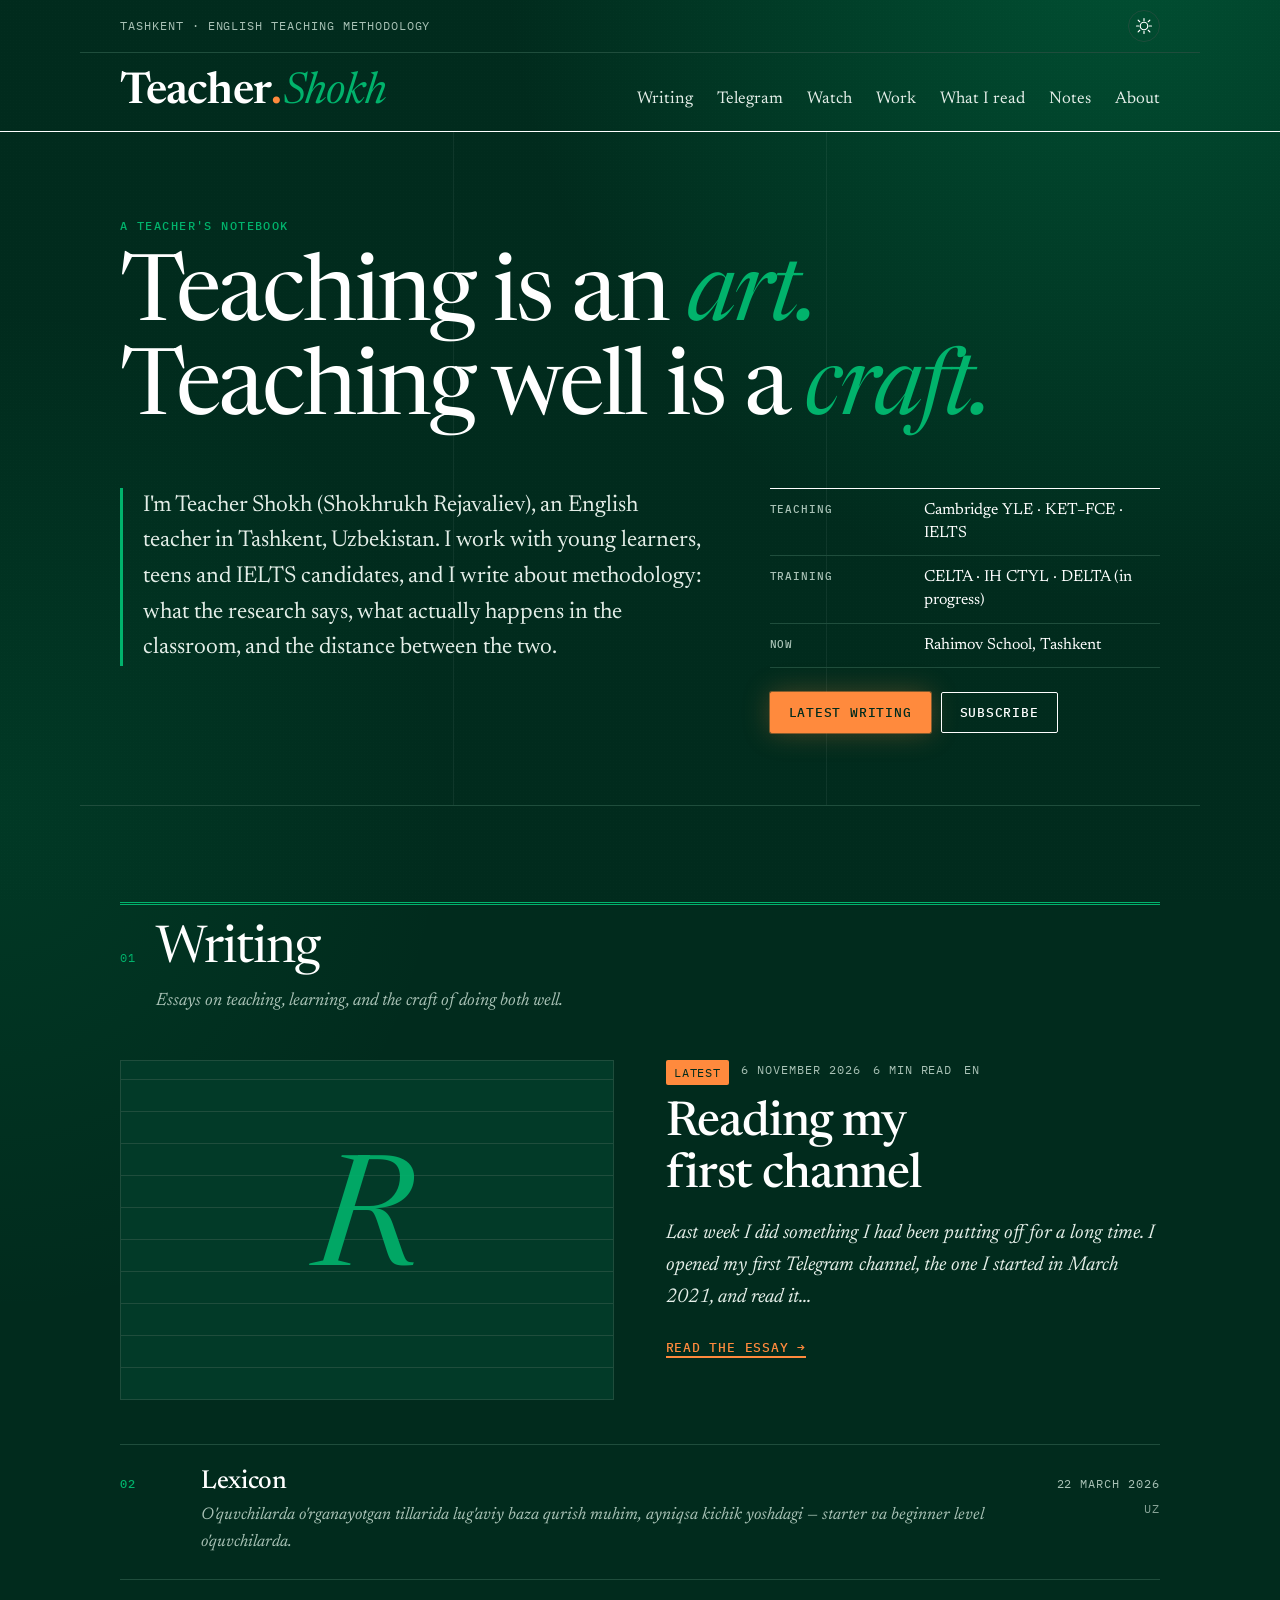
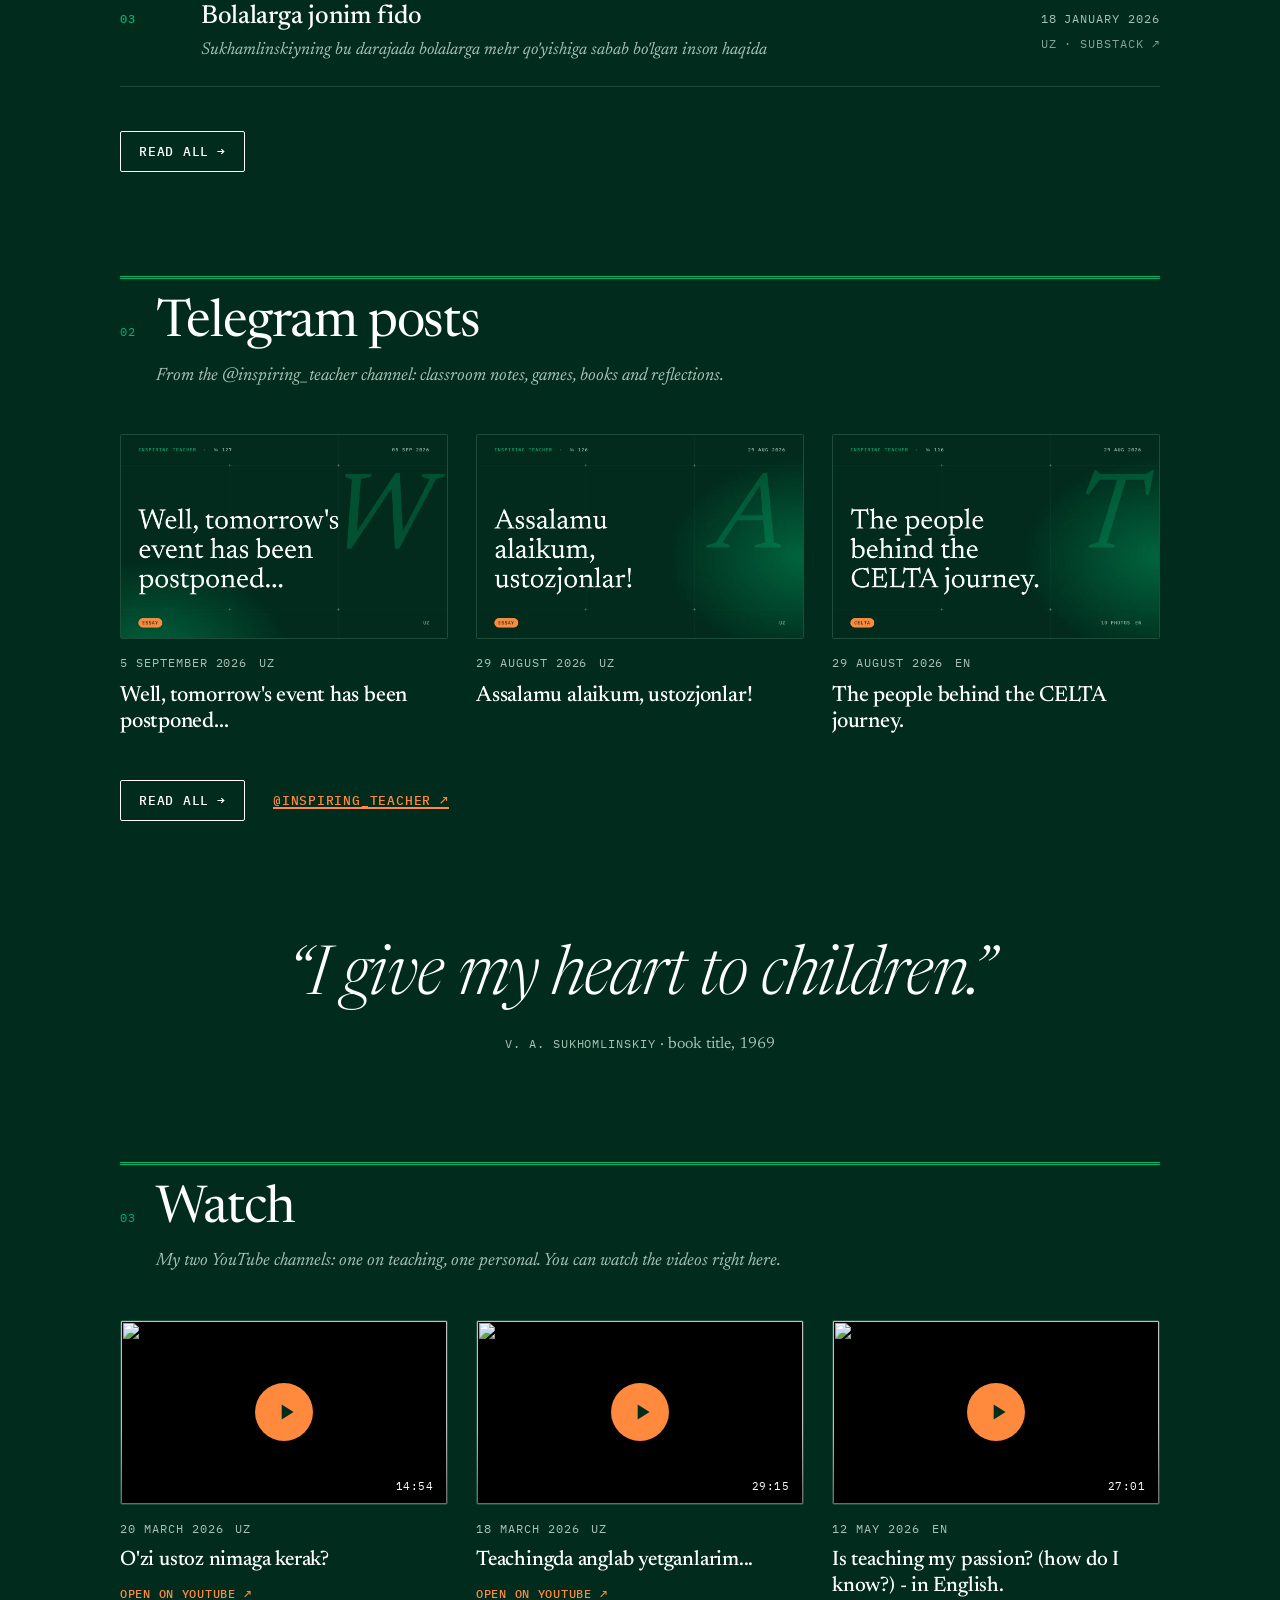
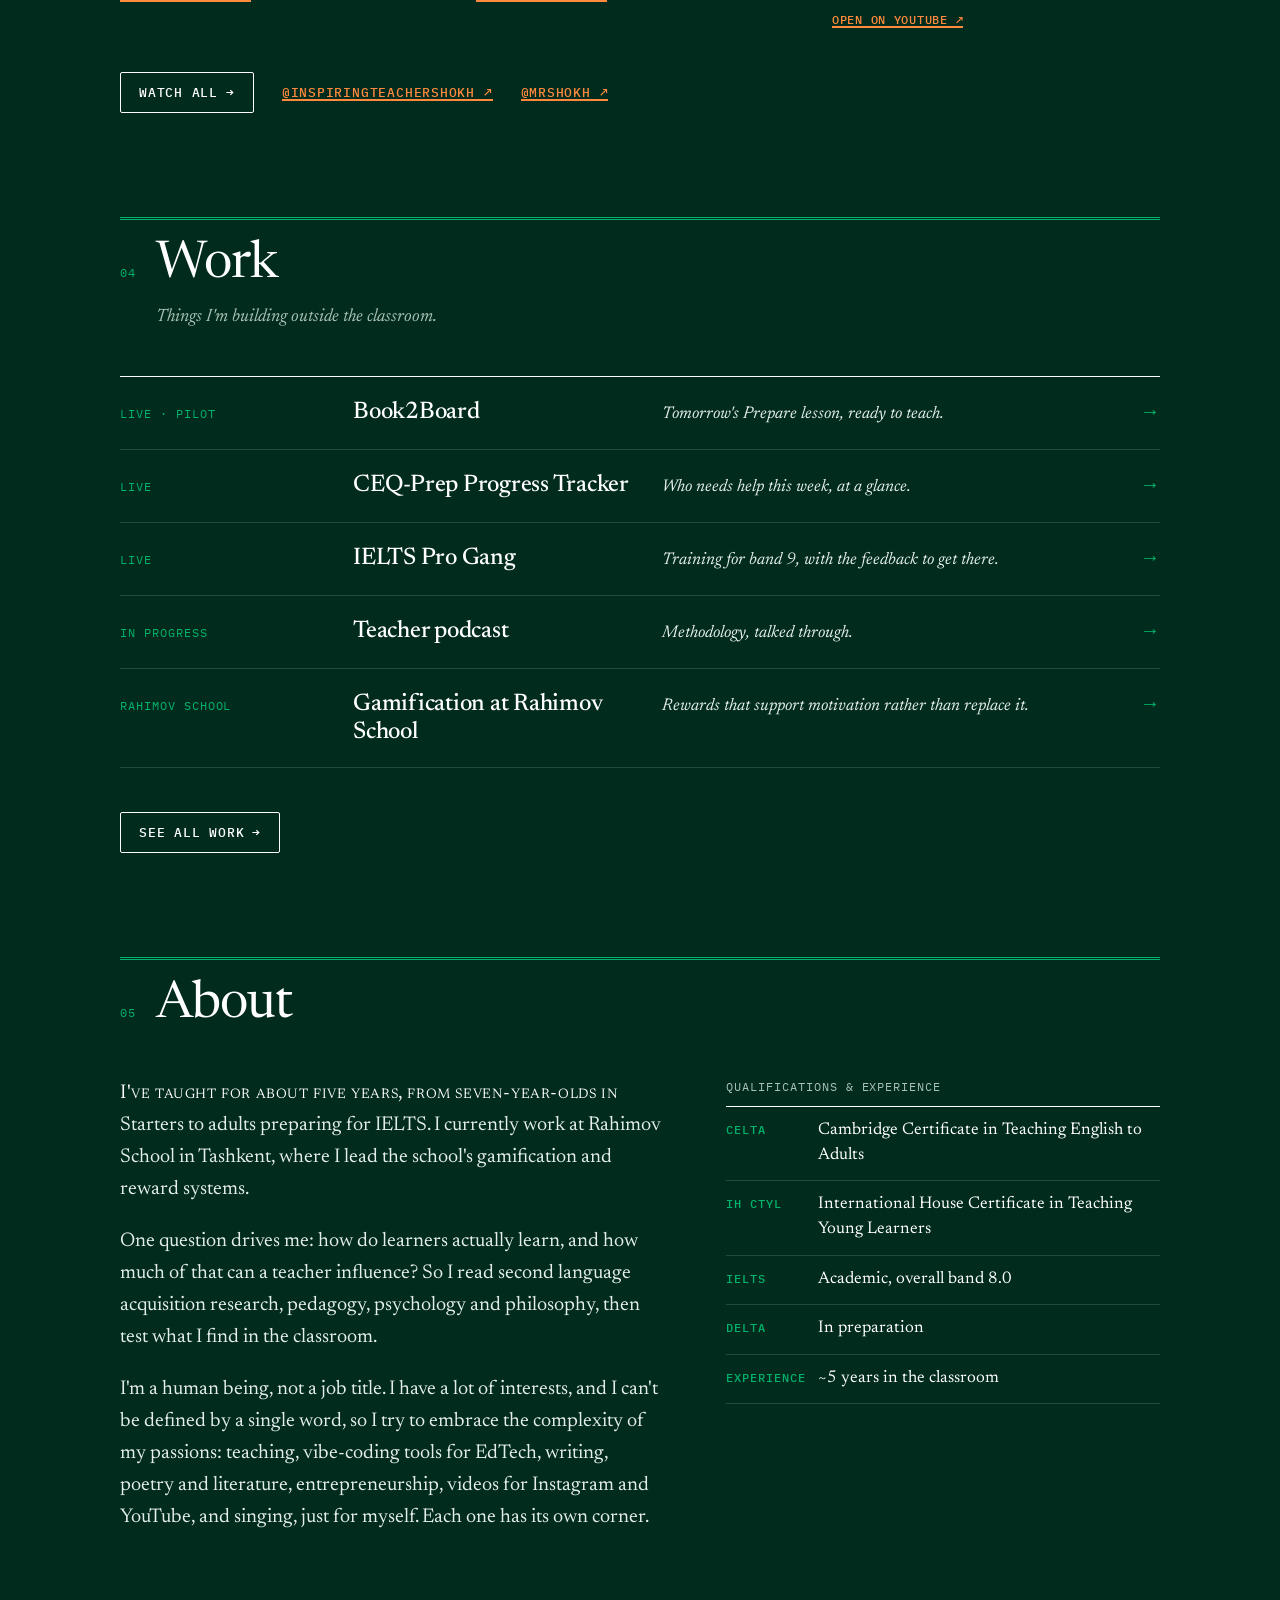
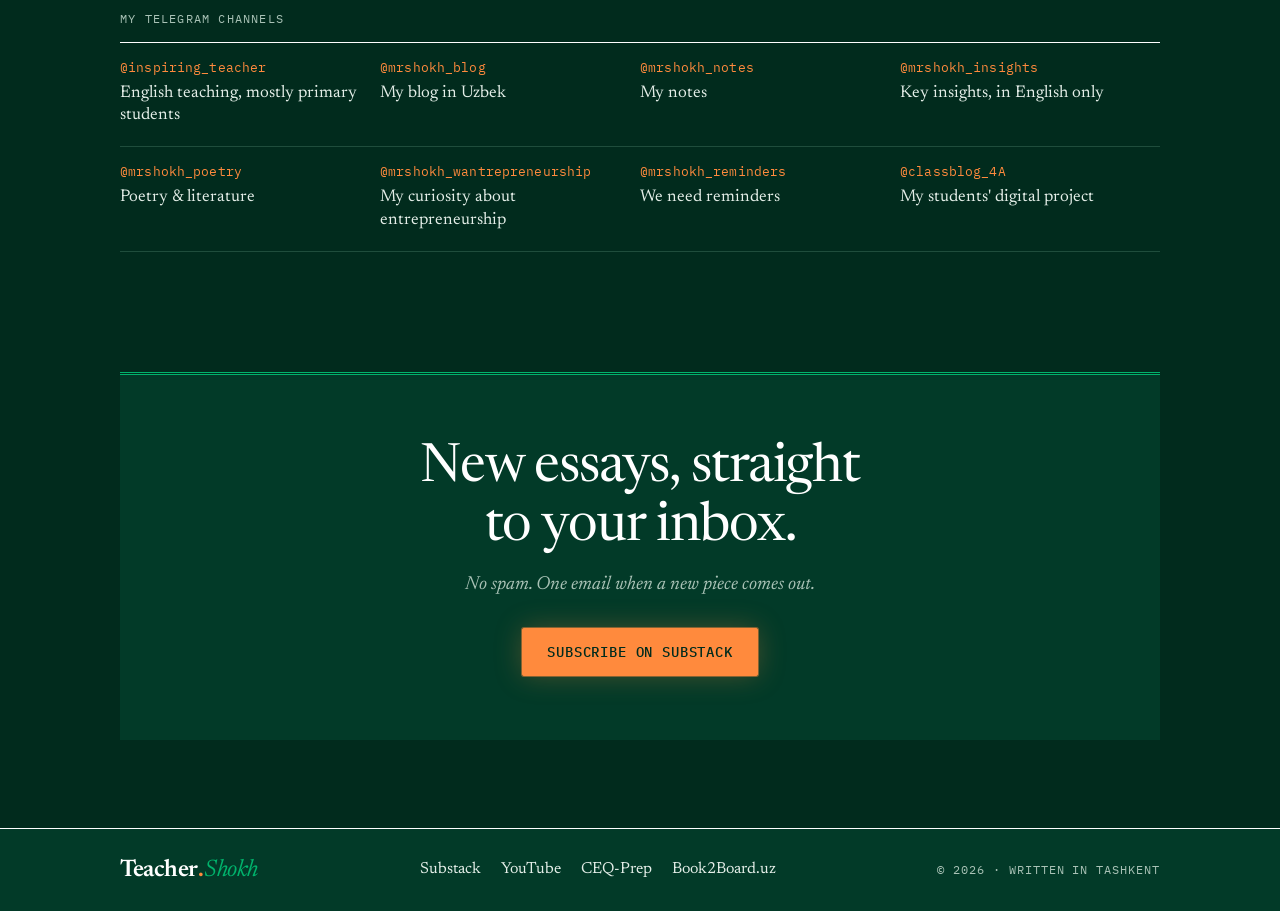
==== index.html @ 96eb8220 "Writing: remove 11 short posts from the first channel Co-Authored-By: Claude Opus 5.5 <noreply@anthr" ====
<!doctype html>
<html lang="en">
<head>
  <meta charset="utf-8">
  <meta name="viewport" content="width=device-width, initial-scale=1">
  <title>Teacher Shokh — Notes on teaching English</title>
  <meta name="description" content="Teacher Shokh: an English teacher in Tashkent writing about methodology, young learners, Cambridge exams and IELTS. Essays, videos and projects.">
  <meta property="og:title" content="Teacher Shokh">
  <meta property="og:description" content="Teacher Shokh: an English teacher in Tashkent writing about methodology, young learners, Cambridge exams and IELTS. Essays, videos and projects.">
  <meta property="og:type" content="website">
  <meta property="og:site_name" content="Teacher Shokh">
  <script type="application/ld+json">{"@context":"https://schema.org","@graph":[{"@type":"WebSite","@id":"https://teachershokh.blog/#website","name":"Teacher Shokh","alternateName":["Teacher.Shokh","teachershokh.blog"],"url":"https://teachershokh.blog/","publisher":{"@id":"https://teachershokh.blog/#person"}},{"@type":"Person","@id":"https://teachershokh.blog/#person","name":"Shokhrukh Rejavaliev","alternateName":["Teacher Shokh","Shohruh Rejavaliev","MrShokh"],"jobTitle":"English teacher","worksFor":{"@type":"EducationalOrganization","name":"Rahimov School"},"address":{"@type":"PostalAddress","addressLocality":"Tashkent","addressCountry":"UZ"},"url":"https://teachershokh.blog/","sameAs":["https://www.youtube.com/@InspiringTeacherShokh","https://www.youtube.com/@mrshokh","https://www.instagram.com/teachershokh/","https://t.me/inspiring_teacher","https://teachershokh.substack.com/","https://notes.teachershokh.blog/"]}]}</script>
  <meta property="og:url" content="https://teachershokh.blog/">
  <meta name="theme-color" content="#012b1d" media="(prefers-color-scheme: light)">
  <meta name="theme-color" content="#0f1512" media="(prefers-color-scheme: dark)">
  <link rel="icon" href="/favicon.ico" sizes="48x48">
  <link rel="icon" href="favicon.svg" type="image/svg+xml">
  <link rel="icon" href="favicon-96.png" sizes="96x96" type="image/png">
  <link rel="icon" href="favicon-192.png" sizes="192x192" type="image/png">
  <link rel="apple-touch-icon" href="apple-touch-icon.png">
  <meta property="og:image" content="https://teachershokh.blog/og-image.png?v=3">
  <meta property="og:image:width" content="1200">
  <meta property="og:image:height" content="630">
  <meta name="twitter:card" content="summary_large_image">
  <link rel="alternate" type="application/rss+xml" title="Teacher Shokh on Substack" href="https://teachershokh.substack.com/feed">
  <link rel="preconnect" href="https://fonts.googleapis.com">
  <link rel="preconnect" href="https://fonts.gstatic.com" crossorigin>
  <link href="https://fonts.googleapis.com/css2?family=Newsreader:ital,opsz,wght@0,6..72,300..700;1,6..72,300..700&family=IBM+Plex+Mono:wght@400;500&display=swap" rel="stylesheet">
  <link rel="stylesheet" href="styles.css?v=20261106e">
  <script>
    // Set the theme before paint to avoid a flash.
    (function () {
      var t = null;
      try { t = localStorage.getItem('ts-theme'); } catch (e) {}
      if (t === 'light' || t === 'dark') document.documentElement.setAttribute('data-theme', t);
    })();
  </script>
</head>
<body>
  <a class="skip" href="#main" data-i18n="skip">Skip to content</a>

  <header class="masthead">
    <div class="wrap masthead__top">
      <span class="mono" data-i18n="edition">Tashkent · English teaching methodology</span>
      <div class="controls">
        <button type="button" class="theme" id="themeToggle" aria-label="Toggle dark mode">
          <svg viewBox="0 0 24 24" width="18" height="18" aria-hidden="true"><path class="sun" d="M12 7a5 5 0 1 0 0 10a5 5 0 0 0 0-10Zm0-5v3m0 14v3M4.2 4.2l2.1 2.1m11.4 11.4l2.1 2.1M2 12h3m14 0h3M4.2 19.8l2.1-2.1M17.7 6.3l2.1-2.1"/><path class="moon" d="M20 14.5A8.5 8.5 0 0 1 9.5 4a8.5 8.5 0 1 0 10.5 10.5Z"/></svg>
        </button>
      </div>
    </div>
    <div class="wrap masthead__brand">
      <a href="#top" class="wordmark" id="top" aria-label="Teacher Shokh">Teacher<span class="wordmark__dot" aria-hidden="true">.</span><em>Shokh</em></a>
      <nav class="nav" aria-label="Primary">
        <a href="writing/" data-i18n="nav.writing">Writing</a>
        <a href="telegram/" data-i18n="nav.telegram">Telegram</a>
        <a href="watch/" data-i18n="nav.watch">Watch</a>
        <a href="work/" data-i18n="nav.work">Work</a>
        <a href="reading/" data-i18n="nav.reading">What I read</a>
        <a href="https://notes.teachershokh.blog" data-i18n="nav.notes">Notes</a>
        <a href="#about" data-i18n="nav.about">About</a>
      </nav>
    </div>
  </header>

  <main id="main">
  <div id="home">
    <!-- HERO -->
    <section class="hero wrap">
      <p class="kicker" data-i18n="hero.kicker">A teacher's notebook</p>
      <h1 class="hero__title" data-i18n-html="hero.title">Teaching is an <em>art.</em><br>Teaching well is a <em>craft.</em></h1>
      <div class="hero__grid">
        <p class="hero__lede" data-i18n="hero.lede">I'm Teacher Shokh (Shokhrukh Rejavaliev), an English teacher in Tashkent, Uzbekistan. I work with young learners, teens and IELTS candidates, and I write about methodology: what the research says, what actually happens in the classroom, and the distance between the two.</p>
        <aside class="hero__aside">
          <dl class="facts">
            <div><dt data-i18n="facts.teach">Teaching</dt><dd>Cambridge YLE · KET–FCE · IELTS</dd></div>
            <div><dt data-i18n="facts.train">Training</dt><dd>CELTA · IH CTYL · <span data-i18n="facts.delta">DELTA (in progress)</span></dd></div>
            <div><dt data-i18n="facts.now">Now</dt><dd>Rahimov School, <span data-i18n="facts.city">Tashkent</span></dd></div>
          </dl>
          <div class="hero__ctas">
            <a class="btn btn--solid" href="#writing" data-i18n="hero.cta1">Latest writing</a>
            <a class="btn" href="https://teachershokh.substack.com/subscribe" target="_blank" rel="noopener" data-i18n="hero.cta2">Subscribe</a>
          </div>
        </aside>
      </div>
    </section>

    <!-- WRITING -->
    <section class="section wrap" id="writing" aria-labelledby="writing-h">
      <header class="section__head">
        <span class="section__no mono">01</span>
        <h2 id="writing-h" data-i18n="writing.h">Writing</h2>
        <p class="section__dek" data-i18n="writing.dek">Essays on teaching, learning, and the craft of doing both well.</p>
      </header>
      <article class="feature" id="featured" aria-live="polite"></article>
      <ol class="index" id="postIndex" data-limit="2"></ol>

      <div class="tg-actions"><a class="btn btn--more" href="writing/"><span data-i18n="more.read">Read all</span> <span aria-hidden="true">→</span></a></div>
    </section>

    <!-- TELEGRAM -->
    <section class="section wrap" id="telegram" aria-labelledby="telegram-h">
      <header class="section__head">
        <span class="section__no mono">02</span>
        <h2 id="telegram-h" data-i18n="tg.h">Telegram posts</h2>
        <p class="section__dek" data-i18n="tg.dek">From the @inspiring_teacher channel: classroom notes, games, books and reflections.</p>
      </header>
      <ul class="tg-grid teaser">
<!-- TG:START -->
        <li><a class="tg-card" href="telegram/#tg-127"><span class="tg-card__img"><img src="covers/tg-127.webp" alt="" width="1200" height="750" loading="lazy" decoding="async"></span><span class="tg-card__meta mono"><time datetime="2026-09-05T17:35:52+00:00">5 September 2026</time><span>UZ</span></span><span class="tg-card__title" lang="uz">Well, tomorrow&#x27;s event has been postponed...</span></a></li>
        <li><a class="tg-card" href="telegram/#tg-126"><span class="tg-card__img"><img src="covers/tg-126.webp" alt="" width="1200" height="750" loading="lazy" decoding="async"></span><span class="tg-card__meta mono"><time datetime="2026-08-29T09:16:57+00:00">29 August 2026</time><span>UZ</span></span><span class="tg-card__title" lang="uz">Assalamu alaikum, ustozjonlar!</span></a></li>
        <li><a class="tg-card" href="telegram/#tg-116"><span class="tg-card__img"><img src="covers/tg-116.webp" alt="" width="1200" height="750" loading="lazy" decoding="async"></span><span class="tg-card__meta mono"><time datetime="2026-08-29T09:08:04+00:00">29 August 2026</time><span>EN</span></span><span class="tg-card__title" lang="en">The people behind the CELTA journey.</span></a></li>
<!-- TG:END -->
      </ul>
      <div class="tg-actions"><a class="btn btn--more" href="telegram/"><span data-i18n="more.read">Read all</span> <span aria-hidden="true">→</span></a><a class="readlink" href="https://t.me/inspiring_teacher" target="_blank" rel="noopener">@inspiring_teacher ↗</a></div>
    </section>

    <!-- PULL QUOTE -->
    <figure class="pull wrap">
      <blockquote data-i18n="pull.q">“I give my heart to children.”</blockquote>
      <figcaption><span class="mono">V. A. Sukhomlinskiy</span> · <span data-i18n="pull.src">book title, 1969</span></figcaption>
    </figure>

    <!-- WATCH -->
    <section class="section wrap" id="watch" aria-labelledby="watch-h">
      <header class="section__head">
        <span class="section__no mono">03</span>
        <h2 id="watch-h" data-i18n="watch.h">Watch</h2>
        <p class="section__dek" data-i18n="watch.dek">My two YouTube channels: one on teaching, one personal. You can watch the videos right here.</p>
      </header>
      <ul class="yt-grid teaser" data-yt-home></ul>
      <div class="tg-actions"><a class="btn btn--more" href="watch/"><span data-i18n="more.watch">Watch all</span> <span aria-hidden="true">→</span></a><a class="readlink" href="https://www.youtube.com/@InspiringTeacherShokh" target="_blank" rel="noopener">@InspiringTeacherShokh ↗</a><a class="readlink" href="https://www.youtube.com/@mrshokh" target="_blank" rel="noopener">@mrshokh ↗</a></div>
    </section>

    <!-- WORK -->
    <section class="section wrap" id="work" aria-labelledby="work-h">
      <header class="section__head">
        <span class="section__no mono">04</span>
        <h2 id="work-h" data-i18n="work.h">Work</h2>
        <p class="section__dek" data-i18n="work.dek">Things I'm building outside the classroom.</p>
      </header>
      <div class="work work--list">
        <a class="work__row" href="work/#book2board"><span class="work__tag mono">Live · pilot</span><h3>Book2Board</h3><p>Tomorrow&#x27;s Prepare lesson, ready to teach.</p><span class="work__go" aria-hidden="true">→</span></a>
        <a class="work__row" href="work/#ceq-prep"><span class="work__tag mono">Live</span><h3>CEQ-Prep Progress Tracker</h3><p>Who needs help this week, at a glance.</p><span class="work__go" aria-hidden="true">→</span></a>
        <a class="work__row" href="work/#ielts-pro-gang"><span class="work__tag mono">Live</span><h3>IELTS Pro Gang</h3><p>Training for band 9, with the feedback to get there.</p><span class="work__go" aria-hidden="true">→</span></a>
        <a class="work__row" href="work/#podcast"><span class="work__tag mono">In progress</span><h3>Teacher podcast</h3><p>Methodology, talked through.</p><span class="work__go" aria-hidden="true">→</span></a>
        <a class="work__row" href="work/#gamification"><span class="work__tag mono">Rahimov School</span><h3>Gamification at Rahimov School</h3><p>Rewards that support motivation rather than replace it.</p><span class="work__go" aria-hidden="true">→</span></a>
      </div>
      <div class="tg-actions"><a class="btn btn--more" href="work/"><span data-i18n="more.work">See all work</span> <span aria-hidden="true">→</span></a></div>
    </section>

    <!-- ABOUT -->
    <section class="section wrap" id="about" aria-labelledby="about-h">
      <header class="section__head">
        <span class="section__no mono">05</span>
        <h2 id="about-h" data-i18n="about.h">About</h2>
      </header>
      <div class="about">
        <div class="about__text">
          <p data-i18n="about.p1">I've taught for about five years, from seven-year-olds in Starters to adults preparing for IELTS. I currently work at Rahimov School in Tashkent, where I lead the school's gamification and reward systems.</p>
          <p data-i18n="about.p2">One question drives me: how do learners actually learn, and how much of that can a teacher influence? So I read second language acquisition research, pedagogy, psychology and philosophy, then test what I find in the classroom.</p>
          <p data-i18n="about.p3">I'm a human being, not a job title. I have a lot of interests, and I can't be defined by a single word, so I try to embrace the complexity of my passions: teaching, vibe-coding tools for EdTech, writing, poetry and literature, entrepreneurship, videos for Instagram and YouTube, and singing, just for myself. Each one has its own corner.</p>
        </div>
        <table class="ledger">
          <caption class="mono" data-i18n="about.cap">Qualifications &amp; experience</caption>
          <tbody>
            <tr><th>CELTA</th><td data-i18n="about.celta">Cambridge Certificate in Teaching English to Adults</td></tr>
            <tr><th>IH CTYL</th><td data-i18n="about.ctyl">International House Certificate in Teaching Young Learners</td></tr>
            <tr><th>IELTS</th><td data-i18n="about.ielts">Academic, overall band 8.0</td></tr>
            <tr><th>DELTA</th><td data-i18n="about.delta">In preparation</td></tr>
            <tr><th data-i18n="about.expT">Experience</th><td data-i18n="about.exp">~5 years in the classroom</td></tr>
          </tbody>
        </table>
      </div>
      <div class="elsewhere">
        <p class="elsewhere__h mono" data-i18n="about.elsewhere">My Telegram channels</p>
        <ul class="elsewhere__list">
          <li><a href="https://t.me/inspiring_teacher" target="_blank" rel="noopener"><span class="mono">@inspiring_teacher</span><span data-i18n="ch.inspiring_teacher">English teaching, mostly primary students</span></a></li>
          <li><a href="https://t.me/mrshokh_blog" target="_blank" rel="noopener"><span class="mono">@mrshokh_blog</span><span data-i18n="ch.mrshokh_blog">My blog in Uzbek</span></a></li>
          <li><a href="https://t.me/mrshokh_notes" target="_blank" rel="noopener"><span class="mono">@mrshokh_notes</span><span data-i18n="ch.mrshokh_notes">My notes</span></a></li>
          <li><a href="https://t.me/mrshokh_insights" target="_blank" rel="noopener"><span class="mono">@mrshokh_insights</span><span data-i18n="ch.mrshokh_insights">Key insights, in English only</span></a></li>
          <li><a href="https://t.me/mrshokh_poetry" target="_blank" rel="noopener"><span class="mono">@mrshokh_poetry</span><span data-i18n="ch.mrshokh_poetry">Poetry &amp; literature</span></a></li>
          <li><a href="https://t.me/mrshokh_wantrepreneurship" target="_blank" rel="noopener"><span class="mono">@mrshokh_wantrepreneurship</span><span data-i18n="ch.mrshokh_wantrepreneurship">My curiosity about entrepreneurship</span></a></li>
          <li><a href="https://t.me/mrshokh_reminders" target="_blank" rel="noopener"><span class="mono">@mrshokh_reminders</span><span data-i18n="ch.mrshokh_reminders">We need reminders</span></a></li>
          <li><a href="https://t.me/classblog_4A" target="_blank" rel="noopener"><span class="mono">@classblog_4A</span><span data-i18n="ch.classblog_4A">My students' digital project</span></a></li>
        </ul>
      </div>
    </section>

    <!-- SUBSCRIBE -->
    <section class="subscribe wrap" aria-labelledby="sub-h">
      <h2 id="sub-h" data-i18n="sub.h">New essays, straight to your inbox.</h2>
      <p data-i18n="sub.p">No spam. One email when a new piece comes out.</p>
      <a class="btn btn--solid btn--lg" href="https://teachershokh.substack.com/subscribe" target="_blank" rel="noopener" data-i18n="sub.cta">Subscribe on Substack</a>
    </section>
  </div>

    <!-- READER (single essay) -->
    <article class="reader wrap" id="reader" hidden>
      <a class="back mono" href="#writing" id="backLink"><span aria-hidden="true">←</span> <span data-i18n="reader.back">All writing</span></a>
      <header class="reader__head">
        <p class="reader__meta mono" id="readerMeta"></p>
        <h1 id="readerTitle"></h1>
        <p class="reader__tags" id="readerTags" hidden></p>
      </header>
      <figure class="reader__cover" id="readerCover" hidden><img alt="" id="readerCoverImg"></figure>
      <p class="reader__media" id="readerMedia" hidden></p>
      <div class="prose" id="readerBody"></div>
      <nav class="reader__next" id="readerNext" aria-label="Next essay"></nav>
      <section class="comments" aria-labelledby="comments-h">
        <h2 id="comments-h" class="mono" data-i18n="reader.comments">Comments</h2>
        <div id="giscus"></div>
      </section>
    </article>
  </main>

  <footer class="footer">
    <div class="wrap footer__inner">
      <span class="wordmark wordmark--sm" aria-label="Teacher Shokh">Teacher<span class="wordmark__dot" aria-hidden="true">.</span><em>Shokh</em></span>
      <nav class="footer__links" aria-label="Elsewhere">
        <a href="https://teachershokh.substack.com/" target="_blank" rel="me noopener">Substack</a>
        <a href="https://www.youtube.com/@InspiringTeacherShokh" target="_blank" rel="me noopener">YouTube</a>
        <a href="https://ceq-prep-tracker.vercel.app/login" target="_blank" rel="noopener">CEQ-Prep</a>
        <a href="https://book2board.uz" target="_blank" rel="noopener">Book2Board.uz</a>
      </nav>
      <span class="mono footer__fine">© <span id="year">2026</span> · <span data-i18n="footer.made">Written in Tashkent</span></span>
    </div>
  </footer>

  <script src="youtube.js?v=20261106e" defer></script>
  <script src="articles.js?v=20261106e" defer></script>
  <script src="app.js?v=20261106e" defer></script>
</body>
</html>
---- styles.css ----
/* Teacher Shokh — editorial theme */
:root {
  /* Default theme, palette from the reference:
     Forest Green #012B1D (background) · Jungle Green #01B36C (accent text, glow) · Tangerine #FF8A3D (clickable) */
  --paper: #012b1d;
  --paper-2: #023a28;     /* raised panels, footer */
  --ink: #ffffff;
  --ink-2: #e4eee8;
  --muted: #a9c2b6;
  --rule: #1f4d3c;
  --forest: #01b36c;      /* jungle green: headline accent, wordmark, rules */
  --accent: #01b36c;      /* jungle green for small labels (5.6:1) */
  --peach: #ff8a3d;       /* tangerine: everything clickable */
  --on-peach: #012b1d;
  --hl-fg: var(--on-peach);
  --focus: #ff8a3d;
  --grain: rgba(255,255,255,.03);
  --page-glow: radial-gradient(70% 55% at 88% -5%, rgba(1,179,108,.28), transparent 70%), radial-gradient(50% 40% at 0% 45%, rgba(1,179,108,.10), transparent 70%);
  --grid-line: rgba(255,255,255,.06);
  --btn-glow: 0 0 0 1px rgba(255,138,61,.45), 0 0 28px rgba(255,138,61,.28);
  /* component roles (night mode overrides these to keep its original look) */
  --btn-bg: var(--peach); --btn-fg: var(--on-peach); --btn-border: var(--peach);
  --btn-hover-bg: #ffffff; --btn-hover-fg: var(--on-peach); --btn-hover-border: #ffffff;
  --ghost-hover-bg: var(--peach); --ghost-hover-fg: var(--on-peach);
  --chip-bg: var(--peach); --chip-fg: var(--on-peach); --chip-border: var(--peach);
  --tag-bg: var(--peach); --tag-fg: var(--on-peach); --tag-pad: 3px 8px;
  --hover-tint: #02341f;
  --hl: var(--peach);     /* thin peach line under clickable text, fills in on hover */
  --hl-h: 2px;
  --link-fg: var(--peach);
  --more-pad: 4px 2px;
  --nav-line: var(--peach); --nav-line-h: 2px;
  --card-bg: #023a28; --card-glow: rgba(1,179,108,.45); --card-fg: #ffffff;
  --play-bg: var(--peach); --play-fg: var(--on-peach);
  --band-bg: #023a28; --band-fg: #ffffff; --band-muted: #a9c2b6; --band-pad: clamp(40px, 6vw, 64px) var(--gutter); --band-mb: clamp(48px, 7vw, 88px);
  --band-w: calc(100% - 2 * var(--gutter)); --band-maxw: calc(var(--wrap) - 2 * var(--gutter)); --label-op: .9;
  --serif: "Newsreader", "Iowan Old Style", Georgia, serif;
  --mono: "IBM Plex Mono", ui-monospace, Menlo, monospace;
  --wrap: 1120px;
  --gutter: clamp(16px, 4vw, 40px);
  color-scheme: dark;
}
@media (prefers-color-scheme: dark) {
  :root:not([data-theme="light"]) {
    --paper: #0f1512; --paper-2: #17201b; --ink: #e8eee9; --ink-2: #c3cdc6;
    --muted: #8f9b94; --rule: #2a3530;
    --forest: #36b872; --accent: #36b872; --hl-fg: #36b872; --focus: #5fd394;
    --btn-bg: #36b872; --btn-fg: #0b1510; --btn-border: #36b872;
    --btn-hover-bg: var(--ink); --btn-hover-fg: var(--paper); --btn-hover-border: var(--ink);
    --ghost-hover-bg: var(--ink); --ghost-hover-fg: var(--paper);
    --chip-bg: var(--ink); --chip-fg: var(--paper); --chip-border: var(--ink);
    --tag-bg: transparent; --tag-fg: #36b872; --tag-pad: 0;
    --hover-tint: var(--paper-2);
    --hl: transparent; --hl-h: .5em; --more-pad: 0; --grain: rgba(40,90,60,.07); --page-glow: none; --grid-line: transparent; --btn-glow: none; --link-fg: var(--accent);
    --nav-line: #36b872; --nav-line-h: 2px;
    --card-bg: #10241a; --card-glow: rgba(54,184,114,.55); --card-fg: #f4f1e8;
    --play-bg: #36b872; --play-fg: #0e1f16;
    --band-bg: transparent; --band-fg: var(--ink); --band-muted: var(--muted); --band-pad: clamp(40px, 6vw, 64px) var(--gutter) clamp(48px, 7vw, 80px); --band-mb: 0;
    --band-w: auto; --band-maxw: var(--wrap); --label-op: .7;
    color-scheme: dark;
  }
}
:root[data-theme="dark"] {
  --paper: #0f1512; --paper-2: #17201b; --ink: #e8eee9; --ink-2: #c3cdc6;
  --muted: #8f9b94; --rule: #2a3530;
  --forest: #36b872; --accent: #36b872; --hl-fg: #36b872; --focus: #5fd394;
  --btn-bg: #36b872; --btn-fg: #0b1510; --btn-border: #36b872;
  --btn-hover-bg: var(--ink); --btn-hover-fg: var(--paper); --btn-hover-border: var(--ink);
  --ghost-hover-bg: var(--ink); --ghost-hover-fg: var(--paper);
  --chip-bg: var(--ink); --chip-fg: var(--paper); --chip-border: var(--ink);
  --tag-bg: transparent; --tag-fg: #36b872; --tag-pad: 0;
  --hover-tint: var(--paper-2);
  --hl: transparent; --hl-h: .5em; --more-pad: 0; --grain: rgba(40,90,60,.07); --page-glow: none; --grid-line: transparent; --btn-glow: none; --link-fg: var(--accent);
  --nav-line: #36b872; --nav-line-h: 2px;
  --card-bg: #10241a; --card-glow: rgba(54,184,114,.55); --card-fg: #f4f1e8;
  --play-bg: #36b872; --play-fg: #0e1f16;
  --band-bg: transparent; --band-fg: var(--ink); --band-muted: var(--muted); --band-pad: clamp(40px, 6vw, 64px) var(--gutter) clamp(48px, 7vw, 80px); --band-mb: 0;
    --band-w: auto; --band-maxw: var(--wrap); --label-op: .7;
  color-scheme: dark;
}

*, *::before, *::after { box-sizing: border-box; }
html { scroll-behavior: smooth; -webkit-text-size-adjust: 100%; }
@media (prefers-reduced-motion: reduce) { html { scroll-behavior: auto; } * { transition: none !important; animation: none !important; } }
[hidden] { display: none !important; }
body {
  margin: 0; background: var(--page-glow), var(--paper); background-repeat: no-repeat; background-size: 100% 1800px; color: var(--ink);
  font-family: var(--serif); font-size: 19px; line-height: 1.6;
  font-optical-sizing: auto; text-rendering: optimizeLegibility;
  -webkit-font-smoothing: antialiased; overflow-x: hidden;
}
/* faint paper grain */
body::before {
  content: ""; position: fixed; inset: 0; pointer-events: none; z-index: 0; opacity: .35;
  background-image: radial-gradient(var(--grain) 1px, transparent 1px);
  background-size: 3px 3px;
}
main, header, footer { position: relative; z-index: 1; }
a { color: inherit; }
:focus-visible { outline: 2px solid var(--focus); outline-offset: 3px; border-radius: 2px; }
.wrap { max-width: var(--wrap); margin: 0 auto; padding: 0 var(--gutter); }
.mono { font-family: var(--mono); font-size: 12px; letter-spacing: .08em; text-transform: uppercase; }
.skip { position: absolute; left: -9999px; top: 8px; background: var(--ink); color: var(--paper); padding: 8px 12px; z-index: 10; }
.skip:focus { left: 8px; }

/* Masthead */
.masthead { border-bottom: 1px solid var(--ink); }
.masthead__top {
  display: flex; justify-content: space-between; align-items: center; gap: 12px;
  padding-top: 10px; padding-bottom: 10px; border-bottom: 1px solid var(--rule); color: var(--muted);
}
.controls { display: flex; align-items: center; gap: 10px; }
.theme {
  display: inline-grid; place-items: center; width: 32px; height: 32px; border-radius: 50%;
  border: 1px solid var(--rule); background: transparent; color: var(--ink); cursor: pointer;
}
.theme svg path { fill: none; stroke: currentColor; stroke-width: 1.6; stroke-linecap: round; }
.theme .moon { display: none; }
:root[data-theme="dark"] .theme .sun { display: none; }
:root[data-theme="dark"] .theme .moon { display: block; }
@media (prefers-color-scheme: dark) {
  :root:not([data-theme="light"]) .theme .sun { display: none; }
  :root:not([data-theme="light"]) .theme .moon { display: block; }
}
.masthead__brand {
  display: flex; align-items: baseline; justify-content: space-between; flex-wrap: wrap; gap: 8px 32px;
  padding-top: 18px; padding-bottom: 14px;
}
.wordmark { font-size: clamp(30px, 5vw, 44px); font-weight: 600; letter-spacing: -.02em; text-decoration: none; line-height: 1; }
.wordmark em { font-weight: 400; color: var(--forest); }
.wordmark--sm { font-size: 24px; }
.wordmark__dot { color: #ff8a3d; margin: 0 .04em 0 .01em; }   /* the tangerine full stop: Teacher.Shokh */
.nav { display: flex; flex-wrap: wrap; gap: 4px 24px; }
.nav a { font-size: 17px; text-decoration: none; color: var(--ink-2); padding: 4px 0; background: linear-gradient(var(--nav-line), var(--nav-line)) 0 92% / 0 var(--nav-line-h) no-repeat; transition: background-size .25s; }
.nav a:hover { background-size: 100% var(--nav-line-h); color: var(--ink); }

/* Hero */
.hero { position: relative; padding-top: clamp(40px, 8vw, 88px); padding-bottom: clamp(40px, 6vw, 72px); border-bottom: 1px solid var(--rule); }
.hero::before {
  content: ""; position: absolute; inset: 0; pointer-events: none; z-index: -1;
  background: linear-gradient(var(--grid-line), var(--grid-line)) 33.33% 0 / 1px 100% no-repeat,
              linear-gradient(var(--grid-line), var(--grid-line)) 66.66% 0 / 1px 100% no-repeat;
}
.kicker { font: 500 12px/1 var(--mono); letter-spacing: .12em; text-transform: uppercase; color: var(--accent); margin: 0 0 20px; }
.hero__title {
  font-size: clamp(40px, 7.4vw, 92px); line-height: 1.02; letter-spacing: -.025em; font-weight: 400;
  margin: 0 0 clamp(28px, 4vw, 48px); max-width: none; text-wrap: balance;
}
.hero__title em { font-style: italic; color: var(--forest); }
.hero__grid { display: grid; grid-template-columns: minmax(0, 1.5fr) minmax(0, 1fr); gap: clamp(28px, 5vw, 72px); align-items: start; }
.hero__lede { border-left: 3px solid var(--forest); padding-left: 20px; font-size: clamp(19px, 2vw, 23px); line-height: 1.55; color: var(--ink-2); margin: 0; max-width: 38em; }
.dropcap::first-letter { float: left; font-size: 4.1em; line-height: .82; padding: .06em .1em 0 0; color: var(--accent); font-weight: 500; }
.facts { margin: 0 0 24px; border-top: 1px solid var(--ink); }
.facts div { display: grid; grid-template-columns: 7.5em 1fr; gap: 12px; padding: 10px 0; border-bottom: 1px solid var(--rule); }
.facts dt { font: 500 11px/1.9 var(--mono); letter-spacing: .08em; text-transform: uppercase; color: var(--muted); }
.facts dd { margin: 0; font-size: 16px; line-height: 1.45; }
.hero__ctas { display: flex; flex-wrap: wrap; gap: 10px; }
.btn {
  display: inline-flex; align-items: center; gap: 8px; text-decoration: none; font: 500 13px/1 var(--mono);
  letter-spacing: .06em; text-transform: uppercase; padding: 13px 18px; border: 1px solid var(--ink); border-radius: 2px;
  transition: background .2s, color .2s, transform .2s;
}
.btn:hover { background: var(--ghost-hover-bg); color: var(--ghost-hover-fg); }
.btn--solid { background: var(--btn-bg); border-color: var(--btn-border); color: var(--btn-fg); box-shadow: var(--btn-glow); }
.btn--solid:hover { background: var(--ink); border-color: var(--ink); color: var(--paper); }
.btn--lg { padding: 16px 24px; font-size: 14px; }

/* Sections */
.section { padding-top: clamp(56px, 8vw, 96px); padding-bottom: 8px; }
.section__head {
  display: grid; grid-template-columns: auto 1fr; column-gap: 20px; row-gap: 6px; align-items: baseline;
  border-top: 3px double var(--ink); padding-top: 18px; margin-bottom: clamp(28px, 4vw, 44px);
}
.section__no { color: var(--accent); }
.section__head { border-top-color: var(--forest); }
.section__head h2 { font-size: clamp(32px, 4.4vw, 52px); font-weight: 400; letter-spacing: -.02em; margin: 0; line-height: 1.05; }
.section__dek { grid-column: 2; margin: 4px 0 0; color: var(--muted); font-style: italic; font-size: 18px; max-width: 40em; }

/* Featured post */
.feature {
  display: grid; grid-template-columns: minmax(0, 1fr) minmax(0, 1fr); gap: clamp(24px, 4vw, 56px);
  padding-bottom: clamp(28px, 4vw, 44px); border-bottom: 1px solid var(--rule); min-height: 160px;
}
.feature__media { display: block; text-decoration: none; aspect-ratio: 16 / 11; background: var(--paper-2); overflow: hidden; border: 1px solid var(--rule); }
.feature__media img { width: 100%; height: 100%; object-fit: cover; display: block; filter: saturate(.85) contrast(1.02); transition: transform .6s; }
.feature:hover .feature__media img { transform: scale(1.03); }
.feature__media--empty {
  display: grid; place-items: center;
  background: repeating-linear-gradient(0deg, transparent 0 31px, var(--rule) 31px 32px), var(--paper-2);
}
.feature__media--empty span { font-size: clamp(80px, 12vw, 160px); font-style: italic; color: var(--forest); opacity: .9; line-height: 1; }
.feature__meta { display: flex; gap: 12px; flex-wrap: wrap; color: var(--muted); margin-bottom: 14px; }
.feature__meta .tag { background: var(--tag-bg); color: var(--tag-fg); padding: var(--tag-pad); border-radius: 2px; }
.feature h3 { font-size: clamp(30px, 4vw, 48px); line-height: 1.08; letter-spacing: -.02em; font-weight: 500; margin: 0 0 14px; text-wrap: balance; }
.feature h3 a { text-decoration: none; background: linear-gradient(currentColor, currentColor) 0 100% / 0 2px no-repeat; transition: background-size .35s; }
.feature h3 a:hover { background-size: 100% 2px; }
.feature p { color: var(--ink-2); font-size: 20px; margin: 0 0 20px; font-style: italic; }
.readlink { font: 500 13px/1 var(--mono); letter-spacing: .06em; text-transform: uppercase; color: var(--link-fg); text-decoration: none; padding: 2px 0; background: linear-gradient(var(--hl), var(--hl)) 0 100% / 100% var(--hl-h) no-repeat; transition: background-size .2s; }
.readlink:hover, .more:hover { background-size: 100% 100%; color: var(--hl-fg); }
.readlink:hover { text-decoration: underline; text-underline-offset: 4px; }

/* Index of posts */
.index { list-style: none; margin: 0; padding: 0; counter-reset: post 1; }
.index li { counter-increment: post; border-bottom: 1px solid var(--rule); }
.index a {
  display: grid; grid-template-columns: 3.2em minmax(0, 1fr) auto; gap: 8px 20px; align-items: baseline;
  padding: 22px 0; text-decoration: none; transition: padding .25s, background .25s;
}
.index a::before { content: counter(post, decimal-leading-zero); font: 500 12px/1 var(--mono); letter-spacing: .08em; color: var(--accent); padding-top: 8px; }
.index a:hover { padding-left: 10px; background: linear-gradient(90deg, var(--hover-tint), transparent 75%); }
.index h4 { font-size: clamp(21px, 2.2vw, 26px); font-weight: 500; line-height: 1.2; margin: 0 0 4px; letter-spacing: -.01em; }
.index p { margin: 0; color: var(--muted); font-size: 17px; font-style: italic; }
.index .when { color: var(--muted); white-space: nowrap; text-align: right; }
.more { display: inline-flex; gap: 8px; margin-top: 24px; font: 500 13px/1 var(--mono); letter-spacing: .06em; text-transform: uppercase; text-decoration: none; color: var(--link-fg); padding: var(--more-pad); background: linear-gradient(var(--hl), var(--hl)) 0 100% / 100% var(--hl-h) no-repeat; transition: background-size .2s; }
.more:hover span:last-child { transform: translateX(4px); }
.more span:last-child { transition: transform .2s; }
.skeleton { height: 1em; background: var(--paper-2); border-radius: 2px; }

/* Pull quote */
.pull { margin: 0 auto; padding-top: clamp(64px, 9vw, 112px); padding-bottom: 8px; text-align: center; }
.pull blockquote { margin: 0 auto 16px; font-size: clamp(34px, 5.4vw, 68px); line-height: 1.1; font-style: italic; font-weight: 300; letter-spacing: -.02em; max-width: 18ch; text-wrap: balance; }
.pull figcaption { color: var(--muted); font-size: 16px; }

/* Watch */
.watch { display: grid; grid-template-columns: minmax(0, 1fr) minmax(0, 1fr); gap: clamp(24px, 4vw, 56px); align-items: stretch; }
.watch__card {
  position: relative; display: flex; flex-direction: column; justify-content: flex-end; gap: 6px; min-height: 280px;
  padding: 28px; text-decoration: none; color: var(--card-fg); background: var(--card-bg); overflow: hidden; border-radius: 2px;
}
.watch__card::before {
  content: ""; position: absolute; inset: 0; opacity: .9;
  background:
    radial-gradient(120% 90% at 100% 0%, var(--card-glow), transparent 60%),
    repeating-linear-gradient(0deg, rgba(255,255,255,.04) 0 1px, transparent 1px 4px);
}
.watch__card > * { position: relative; }
.watch__play {
  position: absolute; top: 28px; left: 28px; width: 64px; height: 64px; border-radius: 50%; display: grid; place-items: center;
  background: var(--play-bg); transition: transform .3s;
}
.watch__play path { fill: var(--play-fg); }
.watch__card:hover .watch__play { transform: scale(1.08); }
.watch__label { opacity: var(--label-op); }
.watch__title { font-size: clamp(26px, 3vw, 36px); line-height: 1.1; letter-spacing: -.01em; overflow-wrap: anywhere; }
.watch__go { font: 500 13px/1 var(--mono); letter-spacing: .06em; text-transform: uppercase; margin-top: 10px; opacity: .85; }
.series { list-style: none; margin: 0; padding: 0; border-top: 1px solid var(--ink); }
.series li { display: grid; grid-template-columns: 3em 1fr; gap: 12px; padding: 14px 0; border-bottom: 1px solid var(--rule); font-size: 19px; align-items: baseline; }
.series .mono { color: var(--accent); }

/* Work */
.work { display: grid; grid-template-columns: repeat(3, minmax(0, 1fr)); border-top: 1px solid var(--ink); }
.work__item { position: relative; padding: 24px 24px 28px 0; text-decoration: none; display: block; }
.work__item + .work__item { padding-left: 24px; border-left: 1px solid var(--rule); }
.work__tag { color: var(--accent); }
.work__item h3 { font-size: 28px; font-weight: 500; letter-spacing: -.01em; margin: 12px 0 8px; line-height: 1.15; }
.work__item p { margin: 0; color: var(--ink-2); font-size: 17px; }
.work__go { position: absolute; top: 20px; right: 20px; font-size: 20px; color: var(--forest); transition: transform .25s; }
a.work__item:hover .work__go { transform: translate(3px, -3px); }
a.work__item:hover { background: linear-gradient(180deg, var(--hover-tint), transparent 85%); }
a.work__item:hover h3 { text-decoration: underline; text-decoration-thickness: 1px; text-underline-offset: 5px; }

/* About */
.about { display: grid; grid-template-columns: minmax(0, 1.25fr) minmax(0, 1fr); gap: clamp(28px, 5vw, 72px); align-items: start; }
.about__text p { margin: 0 0 1em; font-size: 20px; color: var(--ink-2); }
.about__text p:first-child::first-line { font-variant: small-caps; letter-spacing: .03em; color: var(--ink); }
.ledger { width: 100%; border-collapse: collapse; border-top: 1px solid var(--ink); }
.ledger caption { text-align: left; color: var(--muted); padding-bottom: 10px; }
.ledger th, .ledger td { text-align: left; vertical-align: baseline; padding: 12px 0; border-bottom: 1px solid var(--rule); }
.ledger th { font: 500 12px/1.6 var(--mono); letter-spacing: .08em; text-transform: uppercase; color: var(--accent); width: 7.5em; padding-right: 12px; }
.ledger td { font-size: 17px; line-height: 1.45; }

/* Subscribe */
.subscribe {
  margin-top: clamp(64px, 9vw, 112px); padding: var(--band-pad);
  text-align: center; border-top: 3px double var(--forest);
  background: var(--band-bg) padding-box; color: var(--band-fg); margin-bottom: var(--band-mb);
}
.wrap.subscribe { width: var(--band-w); max-width: var(--band-maxw); }
.subscribe h2 { font-size: clamp(30px, 4.6vw, 54px); font-weight: 400; letter-spacing: -.02em; line-height: 1.1; margin: 0 auto 12px; max-width: 20ch; text-wrap: balance; }
.subscribe p { color: var(--band-muted); font-style: italic; margin: 0 0 28px; }

/* Footer */
.footer { border-top: 1px solid var(--ink); background: var(--paper-2); }
.footer__inner { display: flex; flex-wrap: wrap; align-items: center; justify-content: space-between; gap: 16px 32px; padding-top: 28px; padding-bottom: 28px; }
.footer__links { display: flex; flex-wrap: wrap; gap: 8px 20px; }
.footer__links a { font-size: 16px; color: var(--ink-2); text-decoration: none; }
.footer__links a:hover { color: var(--hl-fg); background: var(--hl); }
.footer__fine { color: var(--muted); }

/* Language filter */
.filters { display: flex; flex-wrap: wrap; gap: 8px; margin: -12px 0 28px; }
.filters button {
  font: 500 12px/1 var(--mono); letter-spacing: .06em; text-transform: uppercase; cursor: pointer;
  padding: 9px 14px; border: 1px solid var(--rule); border-radius: 999px; background: transparent; color: var(--muted);
  transition: border-color .2s, color .2s, background .2s;
}
.filters button:hover { border-color: var(--ink); color: var(--ink); background: var(--hover-tint); }
.filters button[aria-pressed="true"] { background: var(--chip-bg); border-color: var(--chip-border); color: var(--chip-fg); }
.feature__meta .src { color: var(--ink-2); }
.index .when { display: flex; flex-direction: column; align-items: flex-end; gap: 6px; }
.index .when span { opacity: .8; }

/* Reader */
.reader { max-width: 760px; padding-top: clamp(32px, 6vw, 64px); padding-bottom: 24px; }
.back { display: inline-flex; gap: 8px; color: var(--muted); text-decoration: none; margin-bottom: clamp(28px, 5vw, 48px); }
.back:hover { color: var(--accent); }
.reader__head { border-bottom: 1px solid var(--rule); padding-bottom: 28px; margin-bottom: 36px; }
.reader__meta { display: flex; flex-wrap: wrap; gap: 12px; color: var(--muted); margin: 0 0 16px; }
.reader__head h1 { font-size: clamp(38px, 6vw, 68px); line-height: 1.04; letter-spacing: -.025em; font-weight: 400; margin: 0; text-wrap: balance; }
.prose { font-size: clamp(19px, 1.9vw, 21px); line-height: 1.72; color: var(--ink); }
.prose p { margin: 0 0 1.25em; }
.prose > p:first-child::first-letter { float: left; font-size: 3.6em; line-height: .84; padding: .07em .1em 0 0; color: var(--accent); font-weight: 500; }
.prose blockquote {
  margin: 1.6em 0; padding: .2em 0 .2em 1.1em; border-left: 3px solid var(--forest);
  font-size: 1.12em; font-style: italic; line-height: 1.5; color: var(--ink-2);
}
.prose em { font-style: italic; }
.prose strong { font-weight: 600; }
.prose a { color: var(--accent); text-underline-offset: 3px; text-decoration-color: var(--forest); background: linear-gradient(var(--hl), var(--hl)) 0 100% / 100% var(--hl-h) no-repeat; }
.reader__next { display: flex; flex-direction: column; gap: 8px; margin-top: 48px; padding: 24px 0; border-top: 3px double var(--ink); border-bottom: 1px solid var(--rule); }
.reader__next:empty { display: none; }
.reader__next .mono { color: var(--muted); }
.reader__next a { font-size: clamp(24px, 3vw, 32px); text-decoration: none; letter-spacing: -.01em; line-height: 1.2; }
.reader__next a:hover { color: var(--accent); background: var(--hover-tint); }
.comments { margin-top: 56px; }
.comments h2 { color: var(--muted); font-weight: 500; margin: 0 0 20px; }

/* Telegram */
.tg-count { color: var(--muted); align-self: center; margin-left: auto; }
.tg-grid { list-style: none; margin: 0; padding: 0; display: grid; grid-template-columns: repeat(3, minmax(0, 1fr)); gap: clamp(20px, 3vw, 36px) clamp(16px, 2.4vw, 28px); }
.tg-card { display: flex; flex-direction: column; gap: 10px; text-decoration: none; height: 100%; }
.tg-card__img { display: block; aspect-ratio: 1200 / 750; overflow: hidden; border: 1px solid var(--rule); background: var(--paper-2); border-radius: 2px; }
.tg-card__img img { width: 100%; height: 100%; object-fit: cover; display: block; transition: transform .5s ease; }
.tg-card:hover .tg-card__img img { transform: scale(1.035); }
.tg-card:hover .tg-card__img { border-color: var(--hl-fg); }
.tg-card__meta { display: flex; gap: 12px; color: var(--muted); margin-top: 4px; }
.tg-card__title { font-size: 22px; line-height: 1.22; letter-spacing: -.01em; font-weight: 500; }
.tg-card:hover .tg-card__title { text-decoration: underline; text-decoration-color: var(--focus); text-decoration-thickness: 2px; text-underline-offset: 4px; }
.tg-card__ex { color: var(--muted); font-size: 16px; line-height: 1.5; font-style: italic; display: -webkit-box; -webkit-line-clamp: 2; -webkit-box-orient: vertical; overflow: hidden; }
.tg-actions { display: flex; flex-wrap: wrap; align-items: center; gap: 16px 28px; margin-top: clamp(28px, 4vw, 44px); }
.tg-actions .more { margin-top: 0; }
.reader__tags { display: flex; flex-wrap: wrap; gap: 8px; margin: 18px 0 0; }
.reader__tags span { color: var(--accent); border: 1px solid var(--rule); border-radius: 999px; padding: 6px 10px; }
.reader__cover { margin: 0 0 32px; border: 1px solid var(--rule); border-radius: 2px; overflow: hidden; }
.reader__cover img { display: block; width: 100%; height: auto; aspect-ratio: 1200 / 750; }
.reader__media { margin: -8px 0 32px; color: var(--muted); font-size: 16px; font-style: italic; display: flex; flex-wrap: wrap; gap: 8px 14px; align-items: baseline; }
.reader__media .readlink { font-style: normal; }
.tg-text { overflow-wrap: anywhere; }
.tg-text code { font-family: var(--mono); font-size: .8em; }
@media (max-width: 880px) { .tg-grid { grid-template-columns: repeat(2, minmax(0, 1fr)); } }
@media (max-width: 560px) { .tg-grid { grid-template-columns: 1fr; } .tg-count { margin-left: 0; width: 100%; } }

/* What I read */
.hero--page { border-bottom: 0; padding-bottom: 8px; }
.hero--page .hero__title { max-width: none; }
.rl__total { color: var(--muted); margin: 6px 0 0; font-size: 13px; }
.rl__total span:nth-child(odd) { color: var(--accent); }
.rl__toc { display: flex; flex-wrap: wrap; gap: 8px; margin-top: clamp(28px, 4vw, 44px); }
.rl__toc a { display: inline-flex; gap: 8px; align-items: baseline; text-decoration: none; font-size: 16px; color: var(--ink-2);
  border: 1px solid var(--rule); border-radius: 999px; padding: 7px 14px; transition: border-color .2s, background .2s, color .2s; }
.rl__toc a .mono { color: var(--accent); font-size: 11px; }
.rl__toc a:hover { border-color: var(--hl-fg); background: var(--hover-tint); color: var(--ink); }
.rl .section__head { margin-bottom: 8px; }
.rl__count { font-style: normal; font-size: 12px; }
.rl__list { list-style: none; margin: 0; padding: 0; display: grid; grid-template-columns: repeat(2, minmax(0, 1fr)); column-gap: clamp(24px, 4vw, 56px); }
.src { display: grid; gap: 6px; padding: 22px 0; border-bottom: 1px solid var(--rule); align-content: start; }
.src__name { font-size: 23px; line-height: 1.2; letter-spacing: -.01em; text-decoration: none; justify-self: start;
  background: linear-gradient(var(--hl), var(--hl)) 0 100% / 0 2px no-repeat; transition: background-size .3s; }
.src__name span { color: var(--accent); font-size: .7em; }
.src__name:hover { background-size: 100% 2px; }
.src__by { color: var(--accent); }
.src__desc { margin: 2px 0 0; color: var(--ink-2); font-size: 17px; line-height: 1.55; }
.src__desc::first-letter { text-transform: uppercase; }
.src__host { color: var(--muted); font-size: 11px; }
.nav a[aria-current="page"] { color: var(--ink); background-size: 100% var(--nav-line-h); }
@media (max-width: 760px) { .rl__list { grid-template-columns: 1fr; } }

/* Telegram page */
button.btn { background: transparent; color: var(--ink); cursor: pointer; }
.tg-filters { margin: 22px 0 0; }
.tg-chip__n { color: var(--muted); font-size: 11px; }
.tg-cat .section__head { margin-bottom: clamp(20px, 3vw, 32px); }
.tg-cat .tg-actions { margin-top: 24px; }
.tg-cat .tg-actions:has(> [hidden]) { display: none; }
.tg-quotes { list-style: none; margin: 0; padding: 0; display: grid; grid-template-columns: repeat(3, minmax(0, 1fr)); gap: 16px; }
.tg-quote { display: flex; flex-direction: column; justify-content: space-between; gap: 18px; height: 100%; min-height: 170px;
  padding: 22px 22px 18px; text-decoration: none; border: 1px solid var(--rule); border-radius: 2px; background: var(--paper-2);
  position: relative; transition: border-color .2s, transform .2s; }
.tg-quote::before { content: "“"; position: absolute; top: -6px; right: 16px; font-size: 72px; line-height: 1; font-style: italic; color: var(--focus); opacity: .9; }
.tg-quote__text { font-size: 21px; line-height: 1.32; font-style: italic; letter-spacing: -.005em; padding-right: 26px;
  display: -webkit-box; -webkit-line-clamp: 5; -webkit-box-orient: vertical; overflow: hidden; }
.tg-quote .tg-card__meta { margin: 0; }
.tg-quote:hover { border-color: var(--hl-fg); transform: translateY(-2px); }
@media (max-width: 880px) { .tg-quotes { grid-template-columns: repeat(2, minmax(0, 1fr)); } }
@media (max-width: 560px) { .tg-quotes { grid-template-columns: 1fr; } }

/* Reveal on scroll */
.reveal { opacity: 0; transform: translateY(14px); transition: opacity .7s ease, transform .7s ease; }
.reveal.in { opacity: 1; transform: none; }

/* Responsive */
@media (max-width: 880px) {
  .hero__grid, .feature, .watch, .about { grid-template-columns: 1fr; }
  .work { grid-template-columns: 1fr; }
  .work__item, .work__item + .work__item { padding: 22px 36px 24px 0; border-left: 0; border-bottom: 1px solid var(--rule); }
  .work__go { right: 0; }
}
@media (max-width: 600px) {
  body { font-size: 18px; }
  .masthead__top .mono:first-child { font-size: 10px; }
  .masthead__brand { flex-direction: column; align-items: flex-start; }
  .nav { gap: 4px 18px; }
  .nav a { font-size: 16px; }
  .section__head { grid-template-columns: 1fr; }
  .section__dek { grid-column: 1; }
  .index a { grid-template-columns: 2.4em minmax(0, 1fr); }
  .index .when { grid-column: 2; flex-direction: row; align-items: baseline; gap: 12px; }
  .facts div { grid-template-columns: 6.5em 1fr; }
  .watch__card { min-height: 240px; padding: 22px; }
  .feature__media { aspect-ratio: 16 / 8; }
  .watch__play { top: 22px; left: 22px; width: 54px; height: 54px; }
}

/* Watch: home list of latest videos */
.series--yt li { display: block; padding: 0; }
.series--yt a { display: grid; grid-template-columns: 4.2em minmax(0, 1fr); gap: 12px; padding: 14px 0; align-items: baseline; text-decoration: none; }
.series--yt .mono { font-size: 13px; }
.series--yt a:hover span:last-child { text-decoration: underline; text-decoration-color: var(--focus); text-decoration-thickness: 2px; text-underline-offset: 4px; }

/* Watch page: video cards that play in place */
.yt-grid { list-style: none; margin: 0; padding: 0; display: grid; grid-template-columns: repeat(3, minmax(0, 1fr)); gap: clamp(28px, 3.4vw, 44px) clamp(16px, 2.4vw, 28px); }
.yt-grid--shorts { grid-template-columns: repeat(5, minmax(0, 1fr)); }
.yt { display: flex; flex-direction: column; gap: 10px; min-width: 0; }
.yt[hidden] { display: none; }
.yt__media { position: relative; aspect-ratio: 16 / 9; overflow: hidden; border: 1px solid var(--rule); background: #000; border-radius: 2px; transition: border-color .2s; }
.yt-grid--shorts .yt__media { aspect-ratio: 9 / 16; }
.yt__thumb { position: absolute; inset: 0; display: block; width: 100%; height: 100%; padding: 0; margin: 0; border: 0; background: none; cursor: pointer; font: inherit; color: inherit; }
.yt__thumb:focus-visible { outline: 2px solid var(--focus); outline-offset: -4px; }
.yt__thumb img { width: 100%; height: 100%; object-fit: cover; display: block; transition: transform .5s ease; }
.yt__thumb::after { content: ""; position: absolute; inset: 0; background: linear-gradient(to top, rgba(0, 0, 0, .45), transparent 42%); pointer-events: none; }
.yt__icon { position: absolute; left: 50%; top: 50%; z-index: 1; width: 58px; height: 58px; margin: -29px 0 0 -29px; border-radius: 50%; display: grid; place-items: center; background: var(--play-bg); box-shadow: 0 6px 24px rgba(0, 0, 0, .35); transition: transform .3s; }
.yt__icon svg { margin-left: 3px; }
.yt__icon path { fill: var(--play-fg); }
.yt__thumb:hover img { transform: scale(1.04); }
.yt__thumb:hover .yt__icon { transform: scale(1.1); }
.yt__dur { position: absolute; right: 8px; bottom: 8px; z-index: 1; padding: 4px 6px; border-radius: 2px; background: rgba(0, 0, 0, .75); color: #fff; font-size: 11px; line-height: 1; letter-spacing: .04em; }
.yt__media iframe { position: absolute; inset: 0; width: 100%; height: 100%; border: 0; }
.yt.is-playing .yt__media, .yt__media:hover { border-color: var(--hl-fg); }
.yt .tg-card__meta { margin-top: 4px; }
.yt__title { margin: 0; font-size: 21px; line-height: 1.25; font-weight: 500; letter-spacing: -.01em; overflow-wrap: anywhere; }
.yt-grid--shorts .yt__title { font-size: 17px; }
.yt__open { align-self: flex-start; margin-top: 2px; font-size: 12px; }
.yt-grid--shorts .yt__icon { width: 48px; height: 48px; margin: -24px 0 0 -24px; }
.yt-handle { color: var(--link-fg); text-decoration: none; font-size: 12px; font-style: normal; white-space: nowrap; }
.yt-handle:hover { text-decoration: underline; }
.yt-cat .tg-actions { margin-top: 24px; }
.yt-cat .tg-actions:has(> [hidden]) { display: none; }
@media (max-width: 880px) { .yt-grid { grid-template-columns: repeat(2, minmax(0, 1fr)); } .yt-grid--shorts { grid-template-columns: repeat(3, minmax(0, 1fr)); } }
@media (max-width: 560px) { .yt-grid { grid-template-columns: 1fr; } .yt-grid--shorts { grid-template-columns: repeat(2, minmax(0, 1fr)); } }

/* About: inline links */
.about__text a { color: var(--link-fg); text-decoration: underline; text-decoration-thickness: 1px; text-underline-offset: 4px; }
.about__text a:hover { text-decoration-thickness: 2px; }

/* About: the Telegram channels, one per interest */
.elsewhere { margin-top: clamp(36px, 5vw, 56px); }
.elsewhere__h { color: var(--muted); font-size: 12px; letter-spacing: .1em; text-transform: uppercase; margin: 0 0 14px; }
.elsewhere__list { list-style: none; margin: 0; padding: 0; display: grid; grid-template-columns: repeat(4, minmax(0, 1fr)); border-top: 1px solid var(--ink); }
.elsewhere__list a { display: flex; flex-direction: column; gap: 6px; height: 100%; padding: 16px 16px 18px 0; border-bottom: 1px solid var(--rule); text-decoration: none; color: var(--ink-2); font-size: 17px; line-height: 1.35; box-sizing: border-box; }
.elsewhere__list .mono { color: var(--link-fg); font-size: 13px; letter-spacing: .01em; text-transform: none; overflow-wrap: anywhere; }
.elsewhere__list a:hover { color: var(--ink); }
.elsewhere__list a:hover .mono { text-decoration: underline; text-underline-offset: 3px; }
@media (max-width: 880px) { .elsewhere__list { grid-template-columns: repeat(2, minmax(0, 1fr)); } }

/* Home: a few of each, then "Read all" / "Watch all" */
.btn--more span[aria-hidden] { transition: transform .2s; }
.btn--more:hover span[aria-hidden] { transform: translateX(4px); }
.section--flush { padding-top: clamp(24px, 4vw, 40px); }

/* Phones */
@media (max-width: 600px) {
  /* the menu is one row you can swipe, not two wrapped lines */
  .masthead__brand { gap: 6px; }
  .nav { flex-wrap: nowrap; overflow-x: auto; gap: 0 22px; width: calc(100% + 2 * var(--gutter)); margin: 0 calc(-1 * var(--gutter)); padding: 0 var(--gutter); scrollbar-width: none; -webkit-overflow-scrolling: touch; }
  .nav::-webkit-scrollbar { display: none; }
  .nav a { flex: none; padding: 12px 0; background-position: 0 78%; }
  .hero__title { font-size: clamp(28px, 8.2vw, 40px); }
  .hero__lede { font-size: 19px; }
  /* home teasers: swipe sideways, the next card peeks in */
  .teaser { grid-template-columns: none; grid-auto-flow: column; grid-auto-columns: 82%; gap: 14px; overflow-x: auto; scroll-snap-type: x mandatory;
            width: calc(100% + 2 * var(--gutter)); margin: 0 calc(-1 * var(--gutter)); padding: 0 var(--gutter) 4px; scroll-padding: 0 var(--gutter); scrollbar-width: none; }
  .teaser::-webkit-scrollbar { display: none; }
  .teaser > li { scroll-snap-align: start; }
  .teaser .tg-card__title, .teaser .yt__title { font-size: 19px; }
  .tg-actions { gap: 14px 22px; margin-top: 24px; }
  .btn { padding: 14px 18px; }
  /* channels: one per row */
  .elsewhere__list { grid-template-columns: 1fr; }
  .elsewhere__list a { gap: 2px; padding: 12px 0; }
  .footer__links a { display: inline-block; padding: 8px 0; }
  .feature__media--empty { display: none; }
  /* topic chips: one swipeable row */
  .rl__toc { flex-wrap: nowrap; overflow-x: auto; width: calc(100% + 2 * var(--gutter)); margin-left: calc(-1 * var(--gutter)); margin-right: calc(-1 * var(--gutter)); padding: 0 var(--gutter) 4px; scrollbar-width: none; }
  .rl__toc::-webkit-scrollbar { display: none; }
  .rl__toc a { flex: none; }
  /* Telegram page: compact rows (small cover, title) instead of full-width cards */
  .tg-grid:not(.teaser) { gap: 0; }
  .tg-grid:not(.teaser) > li { border-bottom: 1px solid var(--rule); }
  .tg-grid:not(.teaser) .tg-card { display: grid; grid-template-columns: 108px minmax(0, 1fr); align-content: start; column-gap: 14px; row-gap: 6px; padding: 14px 0; }
  .tg-grid:not(.teaser) .tg-card__img { grid-row: 1 / span 2; }
  .tg-grid:not(.teaser) .tg-card__meta { margin-top: 0; font-size: 11px; gap: 10px; }
  .tg-grid:not(.teaser) .tg-card__title { font-size: 18px; line-height: 1.25; }
  .tg-grid:not(.teaser) .tg-card__ex { display: none; }
  .filters button { min-height: 38px; }
}

/* Writing page: filters sit under the hero text */
.hero--page .filters { margin-top: clamp(24px, 4vw, 40px); }

/* Telegram comments under a post */
.tg-discuss { margin: 16px 0 0; }
#giscus iframe[id^="telegram-discussion"] { width: 100% !important; border-radius: 4px; }

/* Home: Work as a short list linking into the Work page */
.work--list { display: block; }
.work__row { position: relative; display: grid; grid-template-columns: 11em minmax(0, 15em) minmax(0, 1fr) 2em; gap: 6px 24px; align-items: baseline; padding: 20px 0; border-bottom: 1px solid var(--rule); text-decoration: none; }
.work__row h3 { font-size: 24px; font-weight: 500; letter-spacing: -.01em; margin: 0; line-height: 1.2; }
.work__row p { margin: 0; color: var(--ink-2); font-size: 17px; font-style: italic; }
.work__row .work__go { position: static; text-align: right; }
.work__row:hover { background: linear-gradient(90deg, var(--hover-tint), transparent 75%); }
.work__row:hover .work__go { transform: translateX(4px); }
@media (max-width: 880px) { .work__row { grid-template-columns: minmax(0, 1fr) 2em; } .work__row .work__tag { grid-column: 1 / -1; } .work__row p { grid-column: 1; } .work__row .work__go { grid-row: 2; grid-column: 2; } }

/* Work page */
.wk-grid { display: grid; grid-template-columns: minmax(0, 1fr) minmax(0, 1.1fr); gap: clamp(28px, 4vw, 56px); align-items: start; }
.wk-text p { font-size: 19px; line-height: 1.6; color: var(--ink-2); margin: 0 0 16px; }
.wk-text .work__tag { font-size: 12px; letter-spacing: .08em; text-transform: uppercase; margin-bottom: 14px; }
.wk-text .hero__ctas { margin-top: 24px; }
.wk-bits { list-style: none; margin: 20px 0 0; padding: 0; border-top: 1px solid var(--rule); }
.wk-bits li { padding: 10px 0 10px 26px; border-bottom: 1px solid var(--rule); position: relative; font-size: 17px; color: var(--ink-2); }
.wk-bits li::before { content: "✓"; position: absolute; left: 2px; color: var(--accent); }
.wk-fig { margin: 0; background: var(--paper-2); border: 1px solid var(--rule); border-radius: 4px; padding: clamp(10px, 2vw, 20px); }
.wk-sub { color: var(--muted); font-size: 12px; letter-spacing: .1em; text-transform: uppercase; font-weight: 500; margin: clamp(36px, 5vw, 56px) 0 16px; }
.wk-steps { list-style: none; margin: 0; padding: 0; display: grid; grid-template-columns: repeat(4, minmax(0, 1fr)); gap: 0; border-top: 1px solid var(--ink); }
.wk-steps li { padding: 20px 20px 22px 0; display: grid; gap: 10px; align-content: start; }
.wk-steps li + li { padding-left: 20px; border-left: 1px solid var(--rule); }
.wk-steps__n { color: var(--accent); font-size: 12px; }
.wk-steps h4 { margin: 0 0 6px; font-size: 21px; font-weight: 500; letter-spacing: -.01em; }
.wk-steps p { margin: 0; font-size: 16px; line-height: 1.5; color: var(--ink-2); }
.wk-shots { display: grid; grid-template-columns: 1.05fr 1.4fr 1.4fr .62fr; gap: 16px; margin-top: clamp(32px, 4vw, 48px); align-items: start; }
.wk-shot { margin: 0; }
.wk-shot img { width: 100%; height: auto; display: block; border: 1px solid var(--rule); border-radius: 6px; background: var(--paper-2); }
.wk-shot figcaption { color: var(--muted); font-size: 15px; font-style: italic; margin-top: 8px; line-height: 1.4; }
.wk-note { color: var(--muted); font-size: 11px; letter-spacing: .08em; text-transform: uppercase; margin: 12px 0 0; }

/* Work illustrations: drawn with the theme's tokens */
.ill { width: 100%; height: auto; display: block; font-family: var(--mono); }
.ill-panel { fill: var(--paper); }
.ill-stroke { stroke: var(--rule); stroke-width: 1.5; }
.ill-faint, .ill-faint rect { fill: var(--rule); }
.ill-ink-fill { fill: var(--ink); }
.ill-hl { fill: none; stroke: var(--accent); stroke-width: 2; }
.ill-tick { fill: var(--accent); font-size: 14px; font-weight: 700; }
.ill-stand { fill: var(--rule); }
.ill-arrow { fill: none; stroke: var(--accent); stroke-width: 2; }
.ill-dash { stroke-dasharray: 5 6; }
.ill-head { fill: var(--accent); }
.ill-label { fill: var(--ink-2); font-size: 13px; }
.ill-dim { fill: var(--muted); }
.ill-kicker { fill: var(--accent); font-size: 11px; letter-spacing: .12em; }
.ill-h { fill: var(--ink); font-family: var(--serif, Newsreader, Georgia, serif); font-size: 22px; }
.ill-h3 { fill: var(--ink); font-family: var(--serif, Newsreader, Georgia, serif); font-size: 19px; }
.ill-small { fill: var(--ink-2); font-size: 11.5px; }
.ill-strong { font-weight: 700; fill: var(--ink); }
.ill-note { fill: var(--muted); font-size: 10px; font-style: italic; }
.ill-btn { fill: var(--play-bg); }
.ill-btn-t, .ill-on-btn-t { fill: var(--play-fg); font-size: 11px; font-weight: 700; }
.ill-on-btn { fill: var(--play-fg); }
.ill-on-btn-t.ill-h3 { font-size: 19px; font-weight: 400; }
.ill-ok { fill: var(--accent); opacity: .35; }
.ill-watch { fill: var(--accent); opacity: .7; }
.ill-bad { fill: var(--play-bg); }
.ill-focus { fill: none; stroke: var(--ink); stroke-width: 1.5; stroke-dasharray: 4 4; }
.ill-chip { fill: none; stroke: var(--accent); stroke-width: 1.5; }
.ill-chip-t { fill: var(--accent); font-size: 11px; }
.ill-track { fill: var(--rule); }
.ill-bar { fill: var(--accent); }
.ill-callout { fill: var(--paper); stroke: var(--play-bg); stroke-width: 1.5; }
.ill-wave rect { fill: var(--accent); opacity: .8; }

@media (max-width: 880px) {
  .wk-grid { grid-template-columns: 1fr; }
  .wk-steps { grid-template-columns: repeat(2, minmax(0, 1fr)); }
  .wk-steps li:nth-child(3) { padding-left: 0; border-left: 0; }
  .wk-steps li:nth-child(n+3) { border-top: 1px solid var(--rule); }
  .wk-shots { grid-template-columns: 1fr 1fr; }
}
@media (max-width: 600px) {
  .wk-text p { font-size: 18px; }
  .wk-steps { grid-template-columns: 1fr; }
  .wk-steps li, .wk-steps li + li { padding: 16px 0; border-left: 0; }
  .wk-steps li + li { border-top: 1px solid var(--rule); }
  .wk-shots { display: flex; gap: 14px; overflow-x: auto; scroll-snap-type: x mandatory; align-items: flex-start;
              width: calc(100% + 2 * var(--gutter)); margin-left: calc(-1 * var(--gutter)); padding: 0 var(--gutter) 4px; scrollbar-width: none; }
  .wk-shots::-webkit-scrollbar { display: none; }
  .wk-shot { flex: 0 0 84%; scroll-snap-align: start; }
  .wk-shot--tall { flex: 0 0 46%; }
  /* illustrations keep a readable size; swipe if they are wider than the screen */
  .wk-fig { overflow-x: auto; scrollbar-width: none; }
  .wk-fig::-webkit-scrollbar { display: none; }
  .wk-fig .ill { min-width: 480px; }
  .work__row h3 { font-size: 21px; }
}

/* Writing page: Articles & Posts — list on the left, the piece on the right */
.ap { display: grid; grid-template-columns: 340px minmax(0, 1fr); align-items: start; border-bottom: 1px solid var(--rule); transition: grid-template-columns .25s ease; }
.ap.is-collapsed { grid-template-columns: 0 minmax(0, 1fr); }
.ap-side { position: sticky; top: 0; height: 100vh; overflow: hidden; border-right: 1px solid var(--rule); background: var(--paper-2); }
.ap.is-collapsed .ap-side { border-right-color: transparent; }
.ap-side__inner { width: 340px; height: 100%; overflow-y: auto; padding: 28px 22px 32px; box-sizing: border-box; scrollbar-width: thin; }
.ap.is-collapsed .ap-side__inner { visibility: hidden; }
.ap-side__title { font-size: 28px; font-weight: 500; letter-spacing: -.01em; margin: 0 0 18px; line-height: 1.1; }
.ap-search { width: 100%; box-sizing: border-box; font: inherit; font-size: 16px; color: var(--ink); background: var(--paper); border: 1px solid var(--rule); border-radius: 4px; padding: 11px 14px; }
.ap-search::placeholder { color: var(--muted); }
.ap-search:focus { outline: 2px solid var(--focus); outline-offset: 1px; }
.ap-filters { margin: 14px 0 10px; }
.ap-filters button { padding: 6px 12px; font-size: 11px; }
.ap-list { list-style: none; margin: 0; padding: 0; }
.ap-list a { display: grid; grid-template-columns: 2.6em minmax(0, 1fr); gap: 2px 8px; padding: 12px 10px 12px 6px; border-radius: 4px; text-decoration: none; color: var(--ink-2); }
.ap-list a:hover { background: var(--hover-tint); color: var(--ink); }
.ap-list a[aria-current="page"] { background: var(--paper); color: var(--ink); box-shadow: inset 3px 0 0 var(--accent); }
.ap-list__n { grid-row: span 2; color: var(--accent); font-size: 12px; padding-top: 5px; text-align: right; }
.ap-list__t { font-size: 17px; line-height: 1.3; }
.ap-list__m { color: var(--muted); font-size: 10.5px; letter-spacing: .04em; }
.ap-list__empty { color: var(--muted); font-style: italic; padding: 12px 6px; }
.ap-side__more { margin-top: 18px; }
.ap-main { min-width: 0; }
.ap-bar { position: sticky; top: 0; z-index: 5; display: flex; align-items: center; gap: 14px; padding: 12px clamp(16px, 3vw, 28px); background: color-mix(in srgb, var(--paper) 88%, transparent); backdrop-filter: blur(6px); -webkit-backdrop-filter: blur(6px); }
.ap-toggle { display: grid; place-items: center; width: 44px; height: 44px; padding: 0; border: 1px solid var(--rule); border-radius: 6px; background: transparent; color: var(--ink); cursor: pointer; }
.ap-toggle:hover { border-color: var(--hl-fg); background: var(--hover-tint); }
.ap-toggle path { stroke: currentColor; stroke-width: 2; stroke-linecap: round; fill: none; }
.ap-bar__label { color: var(--muted); font-size: 11px; letter-spacing: .1em; text-transform: uppercase; }
.ap-article { max-width: 760px; margin: 0 auto; padding: clamp(16px, 3vw, 32px) clamp(16px, 4vw, 48px) 48px; }
.ap-article__title { font-size: clamp(34px, 5vw, 60px); line-height: 1.05; letter-spacing: -.025em; font-weight: 400; margin: 0; text-wrap: balance; }
.ap-dek { font-style: italic; color: var(--ink-2); }
.prose > p.ap-dek:first-child::first-letter { float: none; font-size: inherit; padding: 0; color: inherit; font-weight: inherit; }
.ap-src { margin-top: 28px; }
.prose .ap-src a, .ap-src a { background: var(--btn-bg); color: var(--btn-fg); text-decoration: none; }
.prose img { max-width: 100%; height: auto; border-radius: 2px; }
.prose figure { margin: 1.5em 0; }
.prose figcaption { color: var(--muted); font-size: 15px; font-style: italic; }
.prose h2, .prose h3 { font-weight: 500; letter-spacing: -.01em; line-height: 1.2; margin: 1.6em 0 .6em; }
.prose h2 { font-size: 1.45em; }
.prose h3 { font-size: 1.2em; }
.prose ul, .prose ol { padding-left: 1.3em; margin: 0 0 1.25em; }
.prose li { margin: .3em 0; }
.ap-nav { display: grid; grid-template-columns: 1fr 1fr; gap: 16px; margin-top: 48px; padding-top: 20px; border-top: 3px double var(--ink); }
.ap-nav a { display: flex; flex-direction: column; gap: 6px; text-decoration: none; padding: 10px; border-radius: 4px; }
.ap-nav a:hover { background: var(--hover-tint); }
.ap-nav .mono { color: var(--muted); font-size: 11px; letter-spacing: .08em; text-transform: uppercase; }
.ap-nav a > span:last-child { font-size: 20px; line-height: 1.25; }
.ap-nav__older { text-align: right; grid-column: 2; }
.ap-comments-substack { margin-top: 40px; }
.ap-scrim { display: none; }
@media (max-width: 880px) {
  .ap, .ap.is-collapsed { grid-template-columns: minmax(0, 1fr); }
  .ap-side { position: fixed; z-index: 40; left: 0; top: 0; bottom: 0; height: auto; width: min(86vw, 360px); transform: translateX(-102%); transition: transform .25s ease; box-shadow: 0 0 40px rgba(0, 0, 0, .35); }
  .ap-side__inner { width: 100%; }
  .ap.is-collapsed .ap-side__inner { visibility: visible; }
  .ap.is-drawer-open .ap-side { transform: none; }
  .ap-scrim { display: block; position: fixed; inset: 0; z-index: 39; background: rgba(0, 0, 0, .45); opacity: 0; pointer-events: none; transition: opacity .25s; }
  .ap.is-drawer-open .ap-scrim { opacity: 1; pointer-events: auto; }
  .ap-nav { grid-template-columns: 1fr; }
  .ap-nav__older { grid-column: auto; }
}
@media (prefers-reduced-motion: reduce) { .ap, .ap-side, .ap-scrim { transition: none; } }

/* Writing page: posts from the first Telegram channel */
.ap-filters--src { margin-bottom: 16px; }
.ap-filters--src + .ap-filters { margin-top: 8px; }
.ap-article__title.is-long { font-size: clamp(26px, 3.4vw, 40px); line-height: 1.18; letter-spacing: -.015em; }
.ap-first { margin: 0 0 1.25em; }
.prose .reader__tags { margin: 24px 0 0; font-size: 12px; }
.prose p.ap-firstnote { margin: 32px 0 0; color: var(--muted); font-style: italic; font-size: 16px; line-height: 1.5; }
.prose > p.ap-firstnote:first-child::first-letter, .prose > p.reader__tags:first-child::first-letter { float: none; font-size: inherit; padding: 0; color: inherit; font-weight: inherit; }
.prose > p.ap-firstnote:first-child { margin-top: 0; }
.ap-filters { gap: 6px; }
.ap-filters button { padding: 6px 9px; letter-spacing: .06em; }
.prose p.ap-firstnote + .ap-src { margin-top: 18px; }

/* Photos from the original Telegram post */
.tg-gallery { display: grid; gap: 6px; margin: 0 0 28px; }
.tg-gallery--two { grid-template-columns: repeat(2, minmax(0, 1fr)); }
.tg-gallery--three { grid-template-columns: repeat(3, minmax(0, 1fr)); }
.tg-gallery__item { position: relative; display: block; overflow: hidden; border-radius: 4px; border: 1px solid var(--rule); background: var(--paper-2); }
.tg-gallery__item img { display: block; width: 100%; height: auto; transition: transform .4s ease; }
.tg-gallery--two .tg-gallery__item img, .tg-gallery--three .tg-gallery__item img { aspect-ratio: 1; height: 100%; object-fit: cover; }
.tg-gallery--one .tg-gallery__item { justify-self: start; max-width: 100%; }
.tg-gallery--one .tg-gallery__item img { width: auto; max-width: 100%; max-height: min(70vh, 640px); }
.tg-gallery__item:hover img { transform: scale(1.03); }
.tg-gallery__item:focus-visible { outline: 2px solid var(--focus); outline-offset: 2px; }
.tg-gallery__play { position: absolute; left: 50%; top: 50%; width: 64px; height: 64px; margin: -32px 0 0 -32px; border-radius: 50%; background: rgba(0, 0, 0, .55); box-shadow: 0 0 0 2px rgba(255, 255, 255, .85); }
.tg-gallery__play::after { content: ""; position: absolute; left: 26px; top: 20px; border-style: solid; border-width: 12px 0 12px 20px; border-color: transparent transparent transparent #fff; }
.tg-gallery__item--video:hover .tg-gallery__play { background: var(--accent); }
@media (max-width: 560px) { .tg-gallery--three { grid-template-columns: repeat(2, minmax(0, 1fr)); } }
@media (prefers-reduced-motion: reduce) { .tg-gallery__item img { transition: none; } }
.prose .tg-gallery__item { background: var(--paper-2); text-decoration: none; }
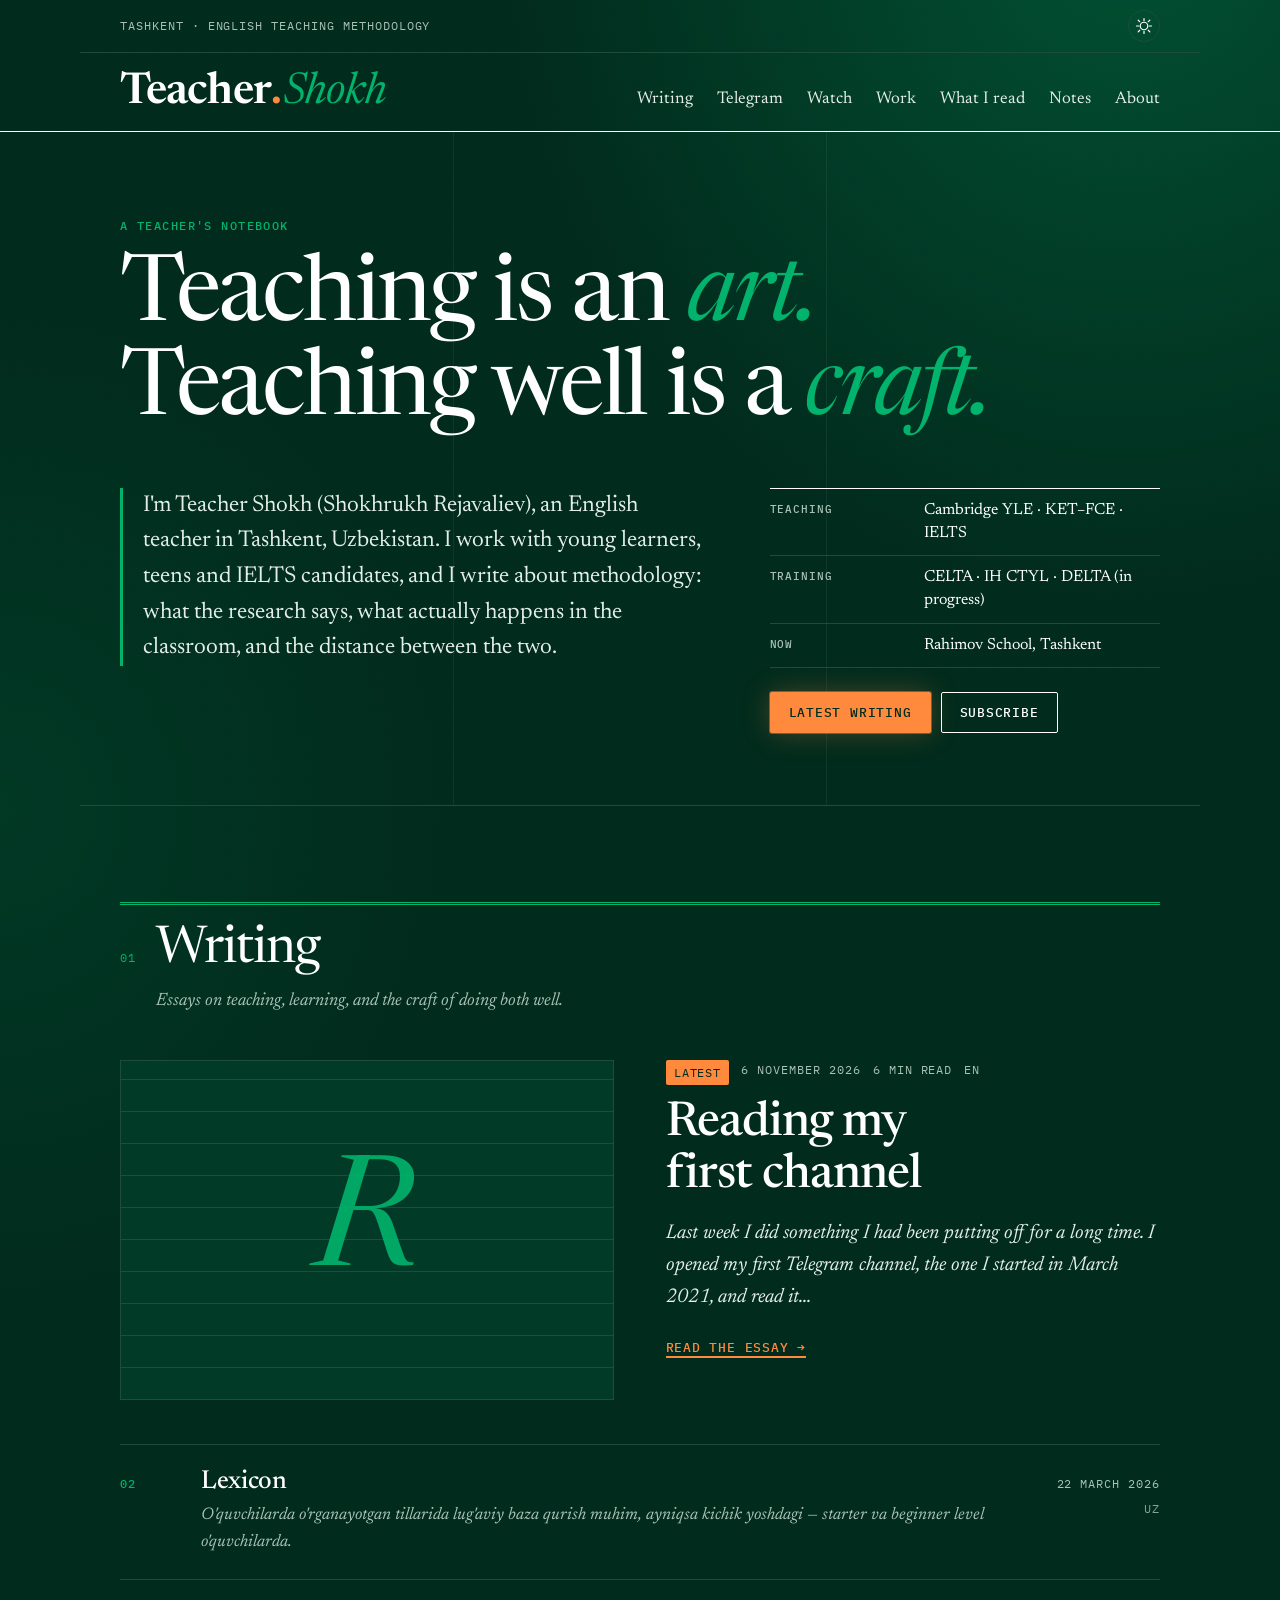
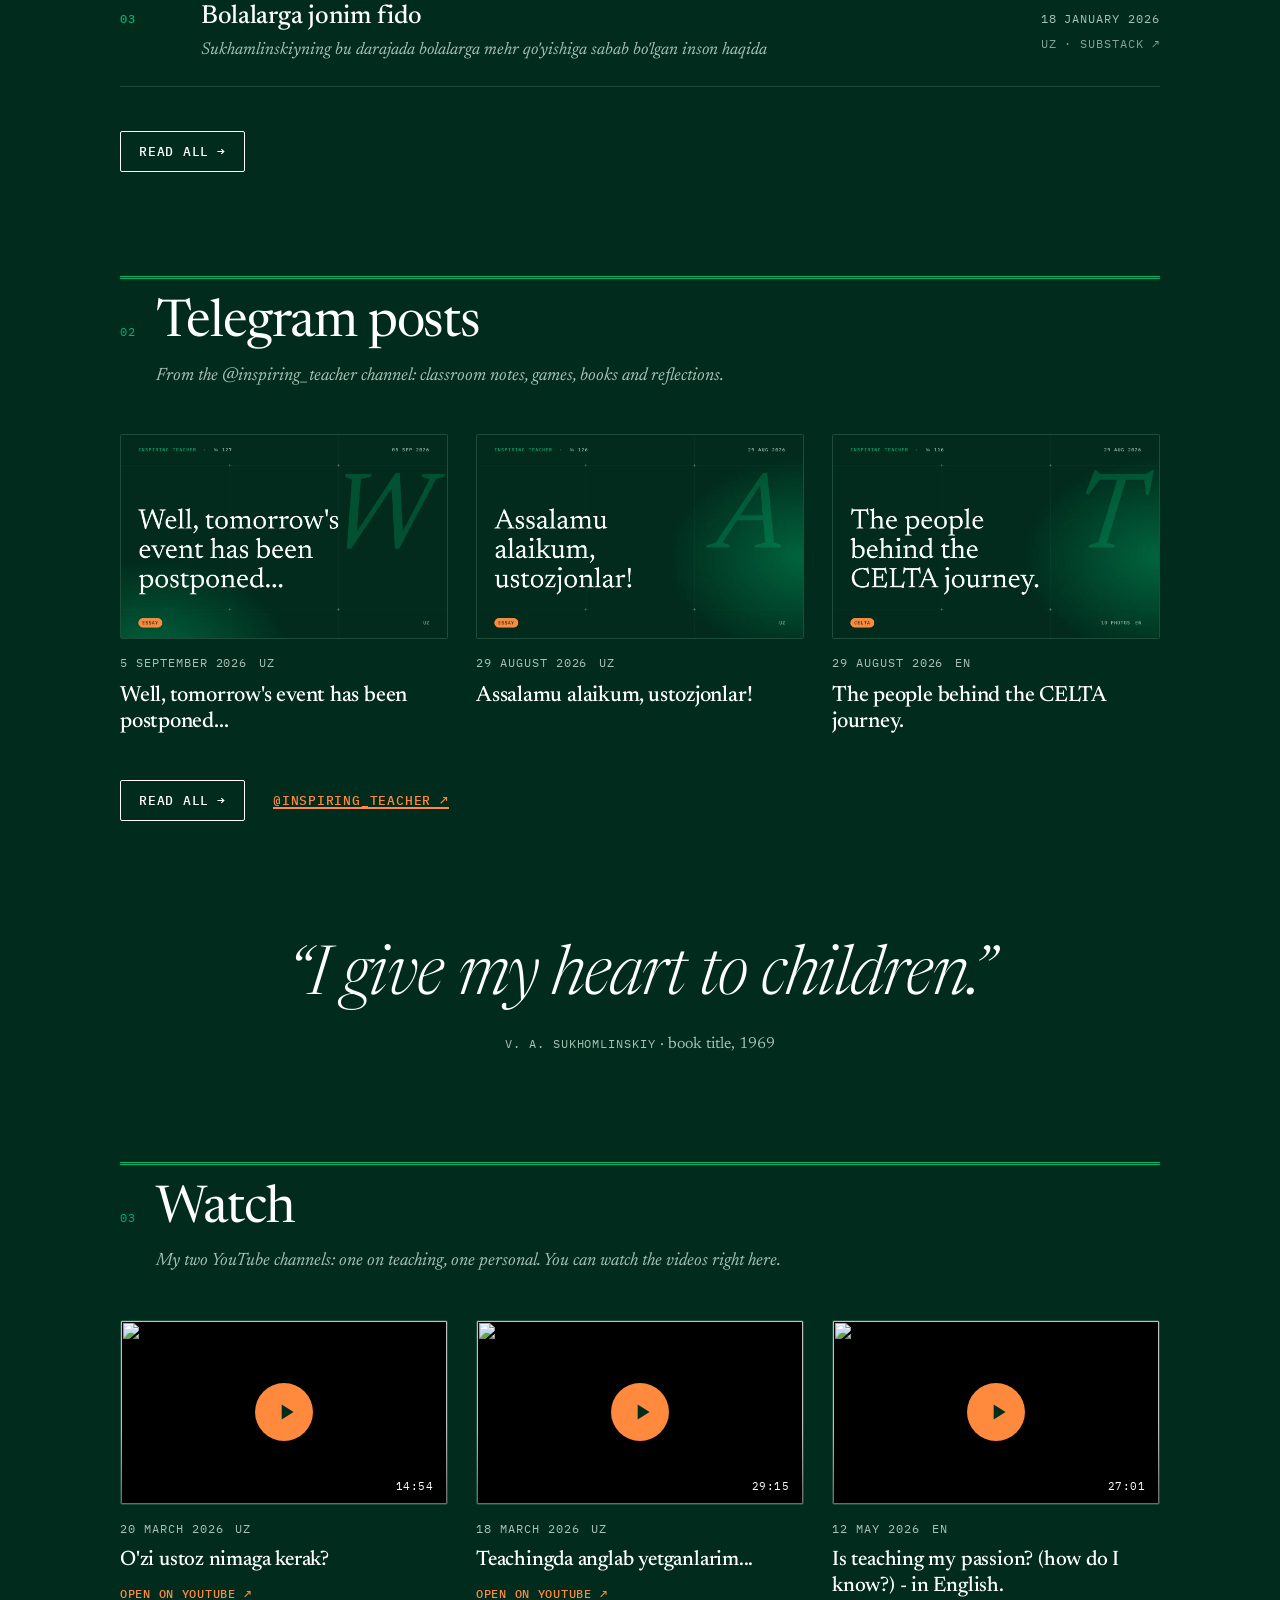
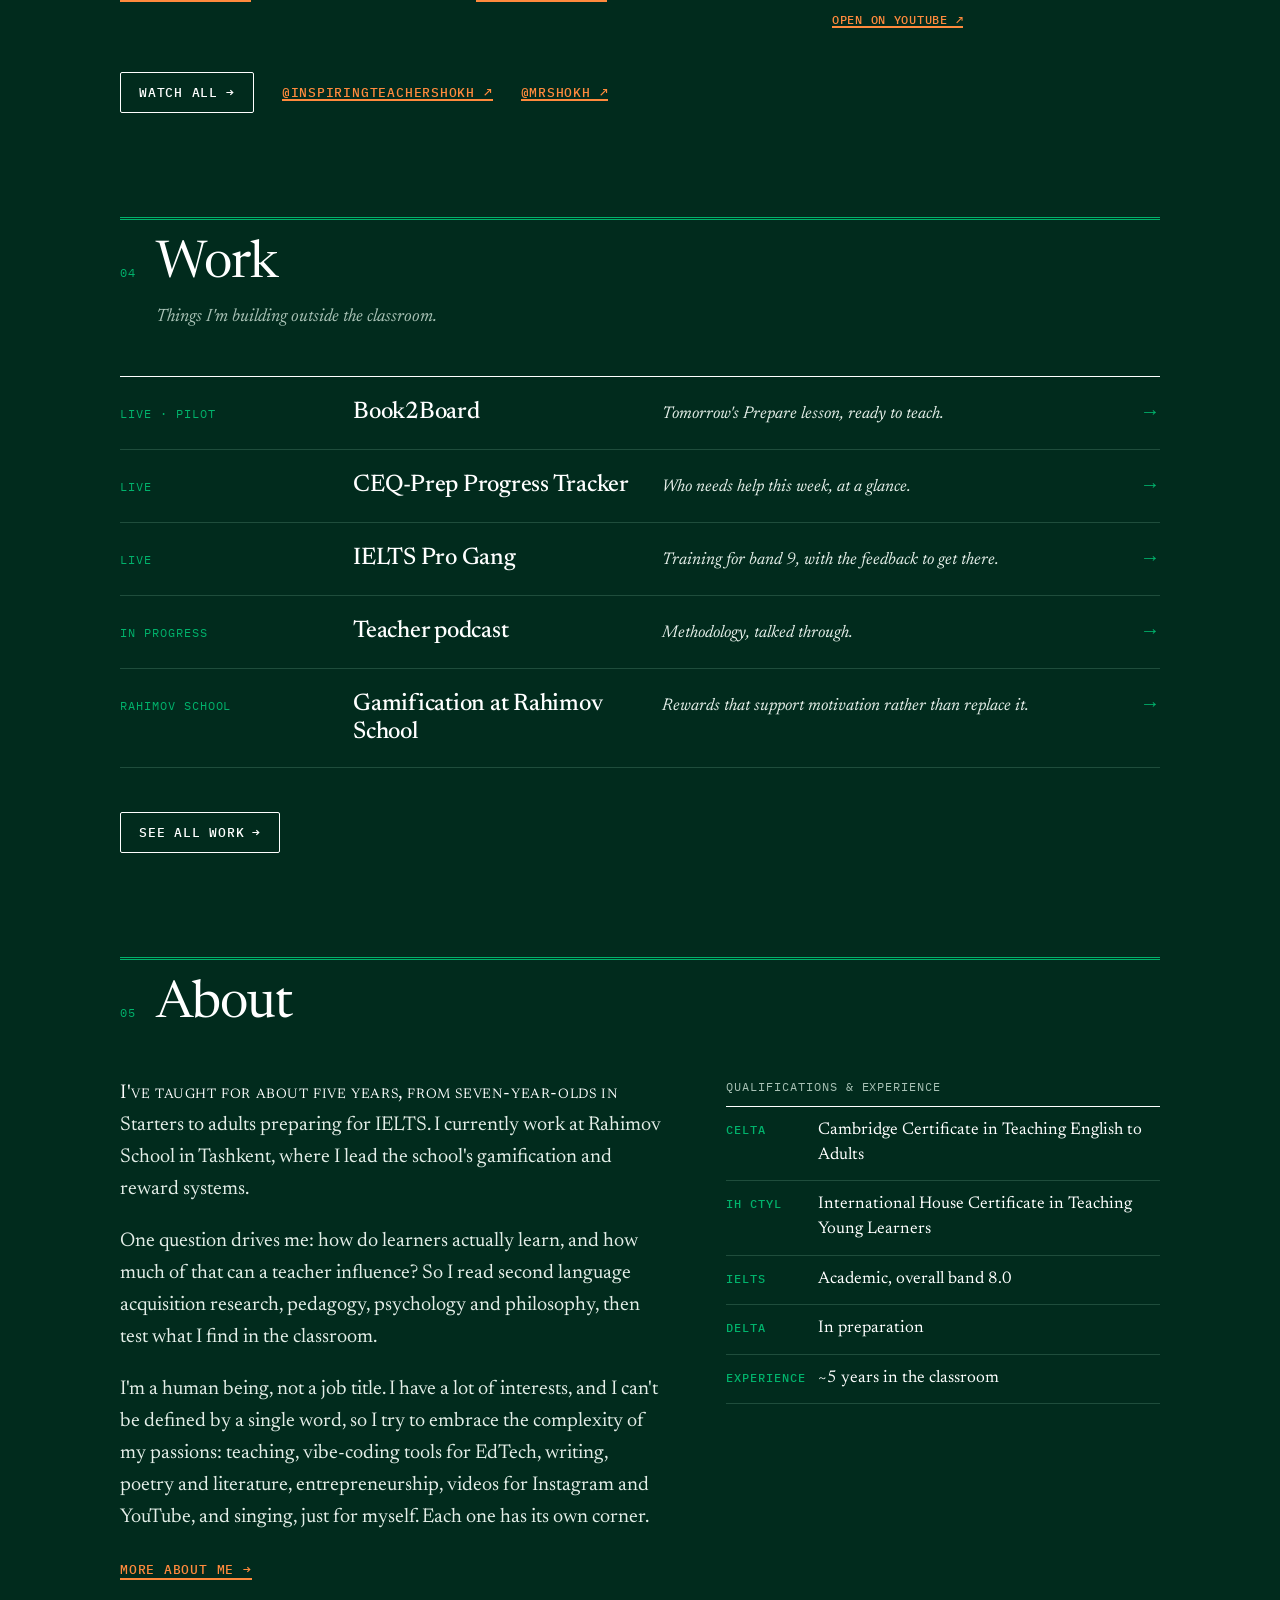
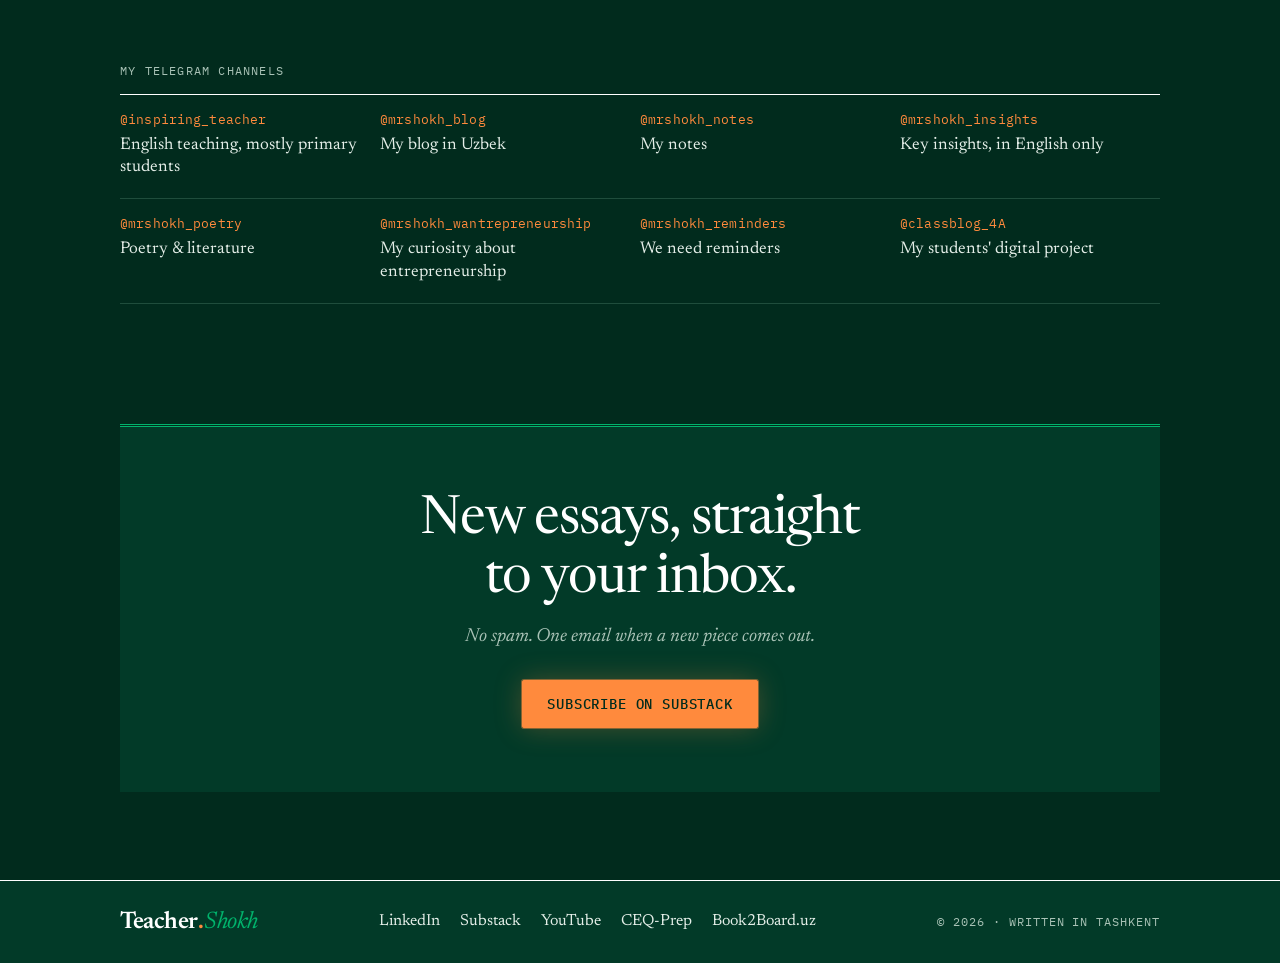
==== commit 89c6972f: "Add an About page as the home of the Person /about/ says who Shokhrukh Rejavaliev (Teacher Shokh) is" ====
--- a/index.html
+++ b/index.html
@@ -9,7 +9,7 @@
   <meta property="og:description" content="Teacher Shokh: an English teacher in Tashkent writing about methodology, young learners, Cambridge exams and IELTS. Essays, videos and projects.">
   <meta property="og:type" content="website">
   <meta property="og:site_name" content="Teacher Shokh">
-  <script type="application/ld+json">{"@context":"https://schema.org","@graph":[{"@type":"WebSite","@id":"https://teachershokh.blog/#website","name":"Teacher Shokh","alternateName":["Teacher.Shokh","teachershokh.blog"],"url":"https://teachershokh.blog/","publisher":{"@id":"https://teachershokh.blog/#person"}},{"@type":"Person","@id":"https://teachershokh.blog/#person","name":"Shokhrukh Rejavaliev","alternateName":["Teacher Shokh","Shohruh Rejavaliev","MrShokh"],"jobTitle":"English teacher","worksFor":{"@type":"EducationalOrganization","name":"Rahimov School"},"address":{"@type":"PostalAddress","addressLocality":"Tashkent","addressCountry":"UZ"},"url":"https://teachershokh.blog/","sameAs":["https://www.youtube.com/@InspiringTeacherShokh","https://www.youtube.com/@mrshokh","https://www.instagram.com/teachershokh/","https://t.me/inspiring_teacher","https://teachershokh.substack.com/","https://notes.teachershokh.blog/"]}]}</script>
+  <script type="application/ld+json">{"@context":"https://schema.org","@graph":[{"@type":"WebSite","@id":"https://teachershokh.blog/#website","name":"Teacher Shokh","alternateName":["Teacher.Shokh","teachershokh.blog"],"url":"https://teachershokh.blog/","publisher":{"@id":"https://teachershokh.blog/#person"}},{"@type":"Person","@id":"https://teachershokh.blog/#person","name":"Shokhrukh Rejavaliev","alternateName":["Teacher Shokh","TeacherShokh","Shohruh Rejavaliyev","Shokhrukh Rejavaliyev","Shohruh Rejavaliev","MrShokh"],"url":"https://teachershokh.blog/about/","description":"English teacher in Tashkent, Uzbekistan, working with young learners, teenagers and IELTS candidates at Rahimov School; writes about language teaching methodology as Teacher Shokh.","jobTitle":"English teacher","worksFor":{"@type":"EducationalOrganization","name":"Rahimov School"},"address":{"@type":"PostalAddress","addressLocality":"Tashkent","addressCountry":"UZ"},"homeLocation":{"@type":"Place","name":"Tashkent, Uzbekistan"},"knowsAbout":["Teaching English to young learners","Second language acquisition","English language teaching methodology","Cambridge English Qualifications","IELTS preparation","Classroom management","Gamification in education","Teacher development","Educational technology"],"hasCredential":[{"@type":"EducationalOccupationalCredential","name":"CELTA","credentialCategory":"certificate","recognizedBy":{"@type":"Organization","name":"Cambridge English"}},{"@type":"EducationalOccupationalCredential","name":"IH Certificate in Teaching Young Learners and Teenagers (IH CTYL)","credentialCategory":"certificate","recognizedBy":{"@type":"Organization","name":"International House World Organisation"}}],"sameAs":["https://www.linkedin.com/in/shokhrukh-rejavaliev-95a687224/","https://www.youtube.com/@InspiringTeacherShokh","https://www.youtube.com/@mrshokh","https://www.instagram.com/teachershokh/","https://t.me/inspiring_teacher","https://teachershokh.substack.com/","https://notes.teachershokh.blog/"]}]}</script>
   <meta property="og:url" content="https://teachershokh.blog/">
   <meta name="theme-color" content="#012b1d" media="(prefers-color-scheme: light)">
   <meta name="theme-color" content="#0f1512" media="(prefers-color-scheme: dark)">
@@ -26,7 +26,7 @@
   <link rel="preconnect" href="https://fonts.googleapis.com">
   <link rel="preconnect" href="https://fonts.gstatic.com" crossorigin>
   <link href="https://fonts.googleapis.com/css2?family=Newsreader:ital,opsz,wght@0,6..72,300..700;1,6..72,300..700&family=IBM+Plex+Mono:wght@400;500&display=swap" rel="stylesheet">
-  <link rel="stylesheet" href="styles.css?v=20261106e">
+  <link rel="stylesheet" href="styles.css?v=20261106g">
   <script>
     // Set the theme before paint to avoid a flash.
     (function () {
@@ -57,7 +57,7 @@
         <a href="work/" data-i18n="nav.work">Work</a>
         <a href="reading/" data-i18n="nav.reading">What I read</a>
         <a href="https://notes.teachershokh.blog" data-i18n="nav.notes">Notes</a>
-        <a href="#about" data-i18n="nav.about">About</a>
+        <a href="about/" data-i18n="nav.about">About</a>
       </nav>
     </div>
   </header>
@@ -159,6 +159,7 @@
           <p data-i18n="about.p1">I've taught for about five years, from seven-year-olds in Starters to adults preparing for IELTS. I currently work at Rahimov School in Tashkent, where I lead the school's gamification and reward systems.</p>
           <p data-i18n="about.p2">One question drives me: how do learners actually learn, and how much of that can a teacher influence? So I read second language acquisition research, pedagogy, psychology and philosophy, then test what I find in the classroom.</p>
           <p data-i18n="about.p3">I'm a human being, not a job title. I have a lot of interests, and I can't be defined by a single word, so I try to embrace the complexity of my passions: teaching, vibe-coding tools for EdTech, writing, poetry and literature, entrepreneurship, videos for Instagram and YouTube, and singing, just for myself. Each one has its own corner.</p>
+          <p><a class="readlink" href="about/" data-i18n="about.more">More about me →</a></p>
         </div>
         <table class="ledger">
           <caption class="mono" data-i18n="about.cap">Qualifications &amp; experience</caption>
@@ -217,6 +218,7 @@
     <div class="wrap footer__inner">
       <span class="wordmark wordmark--sm" aria-label="Teacher Shokh">Teacher<span class="wordmark__dot" aria-hidden="true">.</span><em>Shokh</em></span>
       <nav class="footer__links" aria-label="Elsewhere">
+        <a href="https://www.linkedin.com/in/shokhrukh-rejavaliev-95a687224/" target="_blank" rel="me noopener">LinkedIn</a>
         <a href="https://teachershokh.substack.com/" target="_blank" rel="me noopener">Substack</a>
         <a href="https://www.youtube.com/@InspiringTeacherShokh" target="_blank" rel="me noopener">YouTube</a>
         <a href="https://ceq-prep-tracker.vercel.app/login" target="_blank" rel="noopener">CEQ-Prep</a>
@@ -226,8 +228,8 @@
     </div>
   </footer>
 
-  <script src="youtube.js?v=20261106e" defer></script>
-  <script src="articles.js?v=20261106e" defer></script>
-  <script src="app.js?v=20261106e" defer></script>
+  <script src="youtube.js?v=20261106g" defer></script>
+  <script src="articles.js?v=20261106g" defer></script>
+  <script src="app.js?v=20261106g" defer></script>
 </body>
 </html>
--- a/styles.css
+++ b/styles.css
@@ -705,3 +705,32 @@
 @media (max-width: 560px) { .tg-gallery--three { grid-template-columns: repeat(2, minmax(0, 1fr)); } }
 @media (prefers-reduced-motion: reduce) { .tg-gallery__item img { transition: none; } }
 .prose .tg-gallery__item { background: var(--paper-2); text-decoration: none; }
+.tg-gallery__item--player video { display: block; width: 100%; height: auto; background: #000; }
+.tg-gallery--one .tg-gallery__item--player video { width: auto; max-width: 100%; max-height: min(75vh, 680px); }
+
+/* About page */
+.ab-hero .hero__title { margin-bottom: clamp(20px, 3vw, 32px); }
+.ab-names { margin: 18px 0 0; padding-left: 23px; color: var(--muted); font-size: 16px; font-style: italic; }
+.ab-facts td { font-size: 16px; }
+.ab-facts th { width: 6.5em; }
+.ab-why { max-width: 42em; margin: 0 0 clamp(24px, 3vw, 36px); }
+.ab-why p { font-size: 19px; line-height: 1.6; color: var(--ink-2); margin: 0; }
+.ab-topics { list-style: none; margin: 0; padding: 0; display: grid; grid-template-columns: repeat(auto-fill, minmax(min(100%, 300px), 1fr)); gap: 0 clamp(20px, 3vw, 36px); border-top: 1px solid var(--ink); }
+.ab-topic { padding: 20px 0 22px; border-bottom: 1px solid var(--rule); }
+.ab-topic h3 { font-size: 22px; font-weight: 500; line-height: 1.2; letter-spacing: -.01em; margin: 0 0 8px; }
+.ab-topic p { margin: 0; color: var(--ink-2); font-size: 17px; line-height: 1.5; }
+.ab-topic p.ab-topic__links { margin-top: 12px; font-size: 12px; letter-spacing: .04em; color: var(--muted); }
+.ab-topic__links a { color: var(--link-fg); text-decoration: none; background: linear-gradient(var(--hl), var(--hl)) 0 100% / 100% var(--hl-h) no-repeat; }
+.ab-topic__links a:hover { color: var(--hl-fg); background-size: 100% 100%; }
+.section__dek a { color: var(--link-fg); }
+.ab-tl { list-style: none; margin: 0; padding: 0; border-top: 1px solid var(--ink); max-width: 860px; }
+.ab-tl li { display: grid; grid-template-columns: 8.5em minmax(0, 1fr); gap: 20px; padding: 16px 0; border-bottom: 1px solid var(--rule); position: relative; }
+.ab-tl__when { color: var(--accent); font-size: 13px; letter-spacing: .08em; text-transform: uppercase; padding-top: 4px; }
+.ab-tl p { margin: 0; font-size: 18px; line-height: 1.55; color: var(--ink-2); }
+.ab-profiles { margin-top: 0; }
+@media (max-width: 600px) {
+  .ab-tl li { grid-template-columns: 1fr; gap: 4px; }
+  .ab-names { padding-left: 0; }
+  .ab-why p { font-size: 18px; }
+}
+#find { padding-bottom: clamp(40px, 6vw, 72px); }
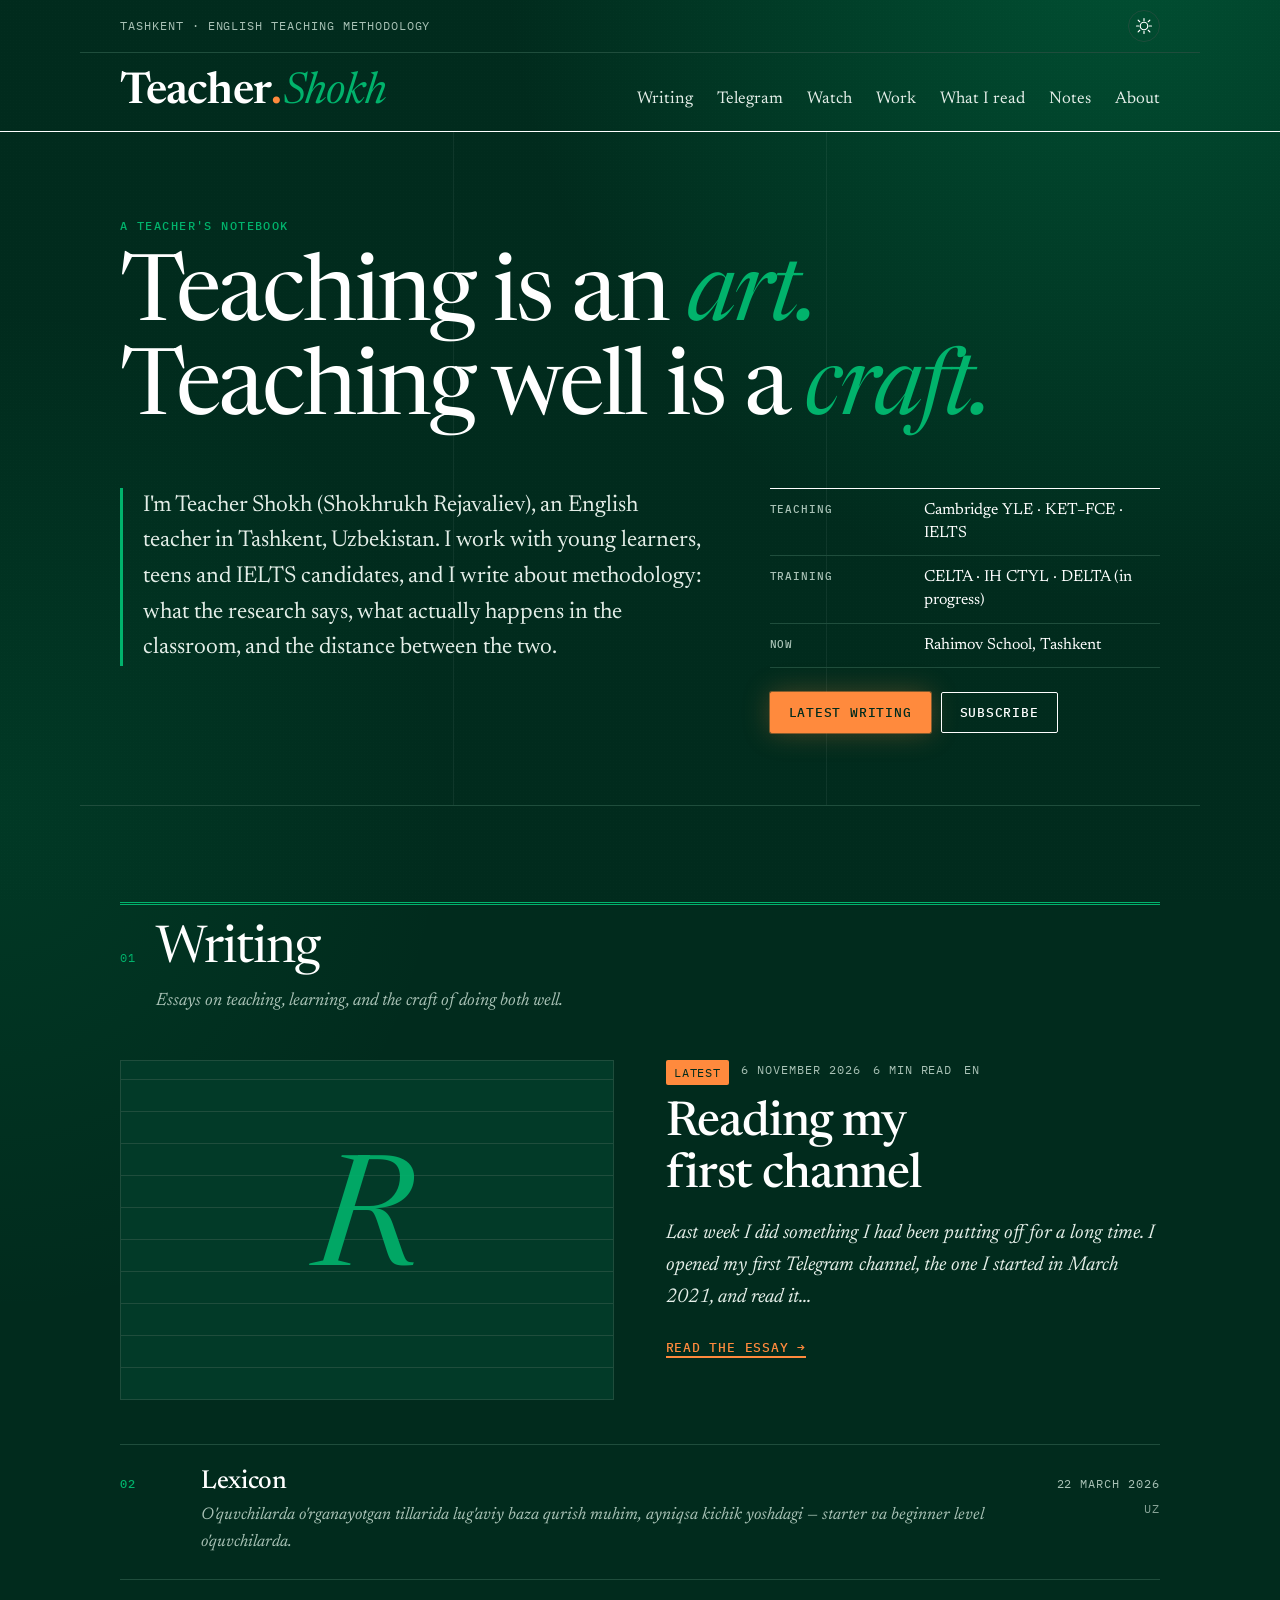
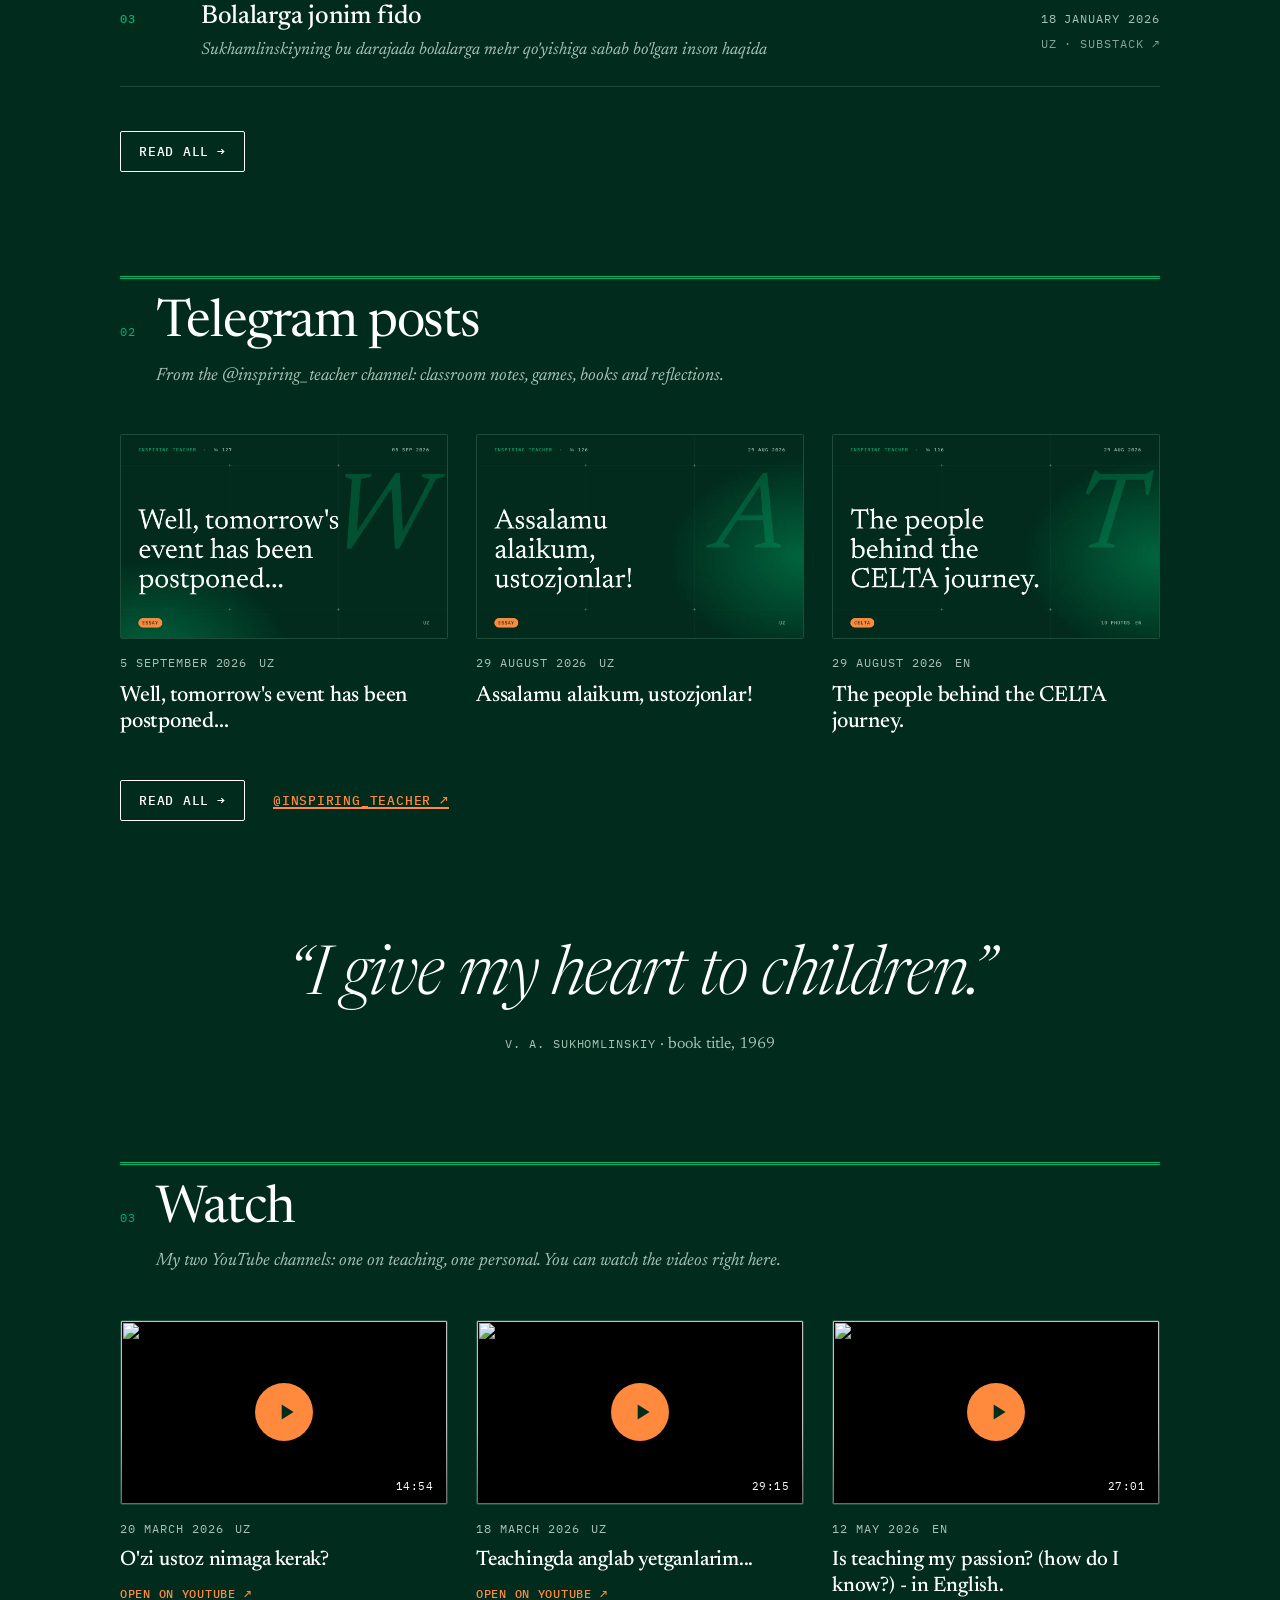
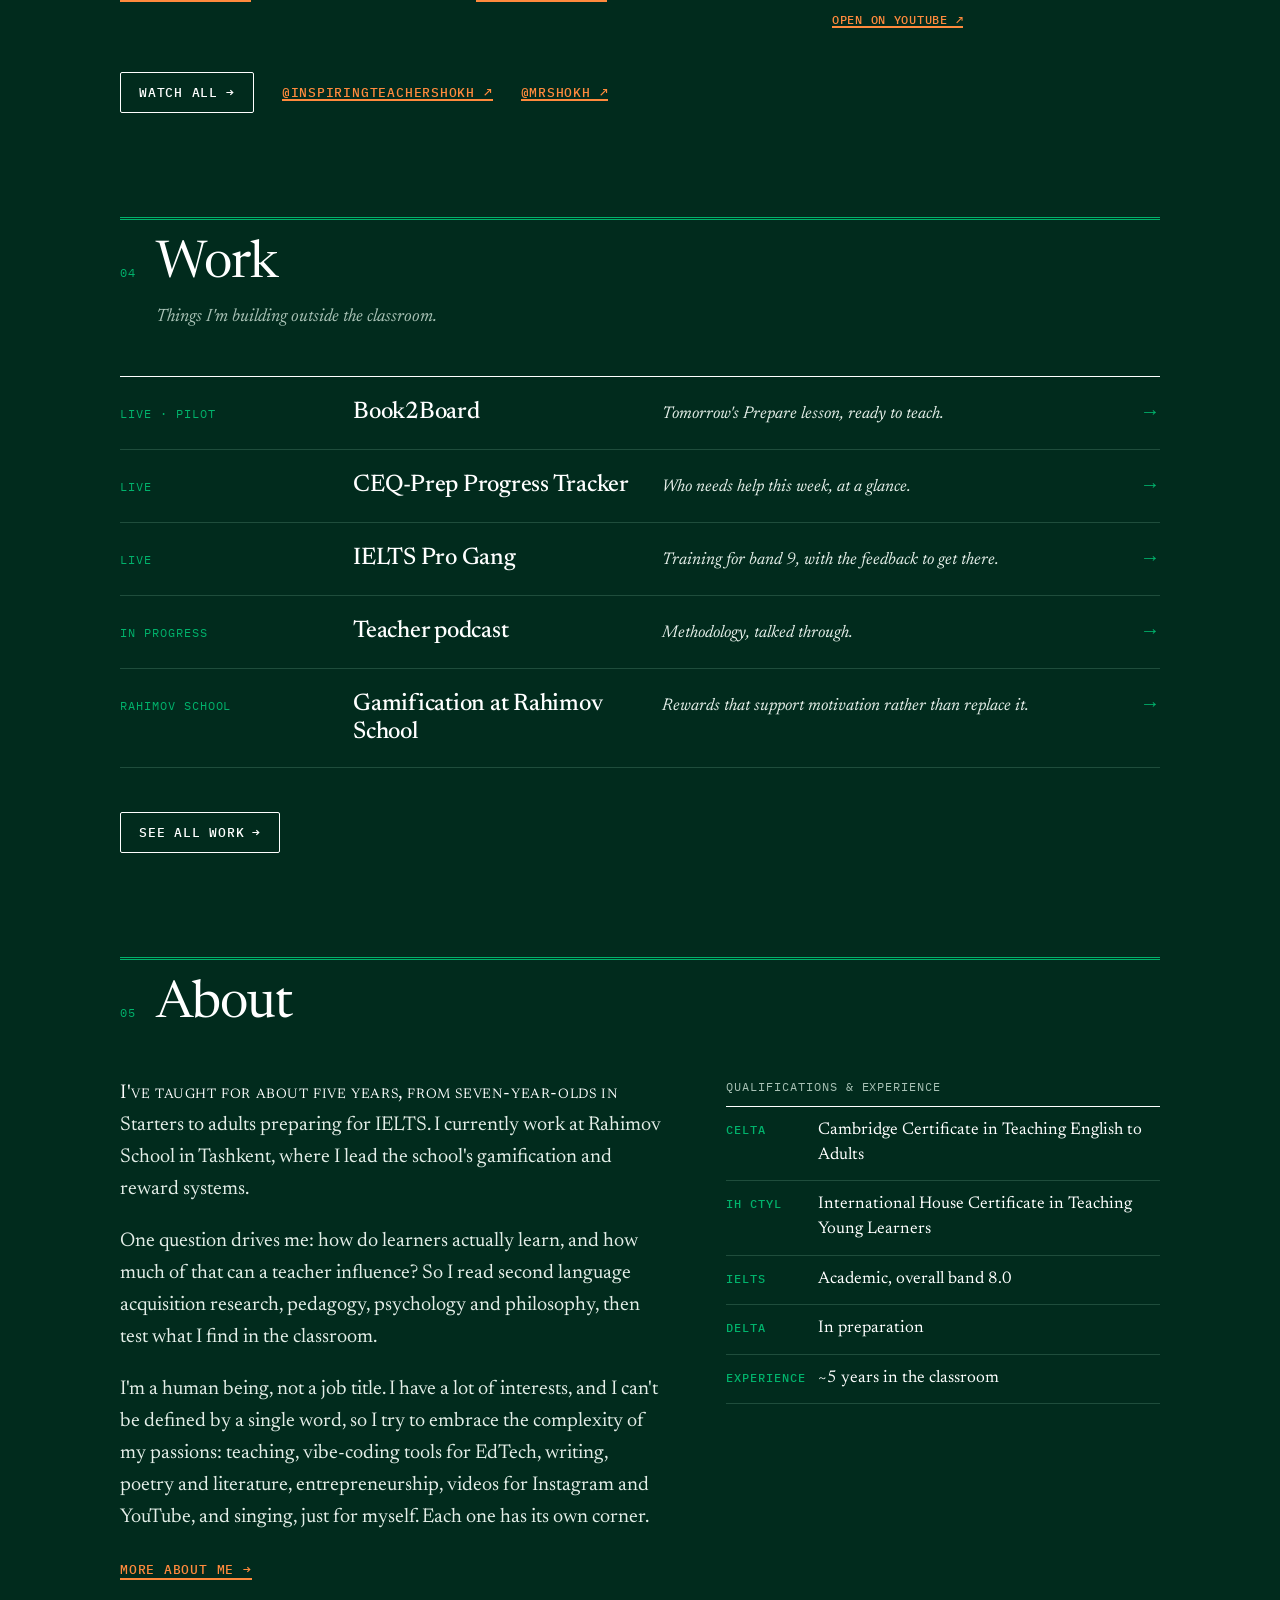
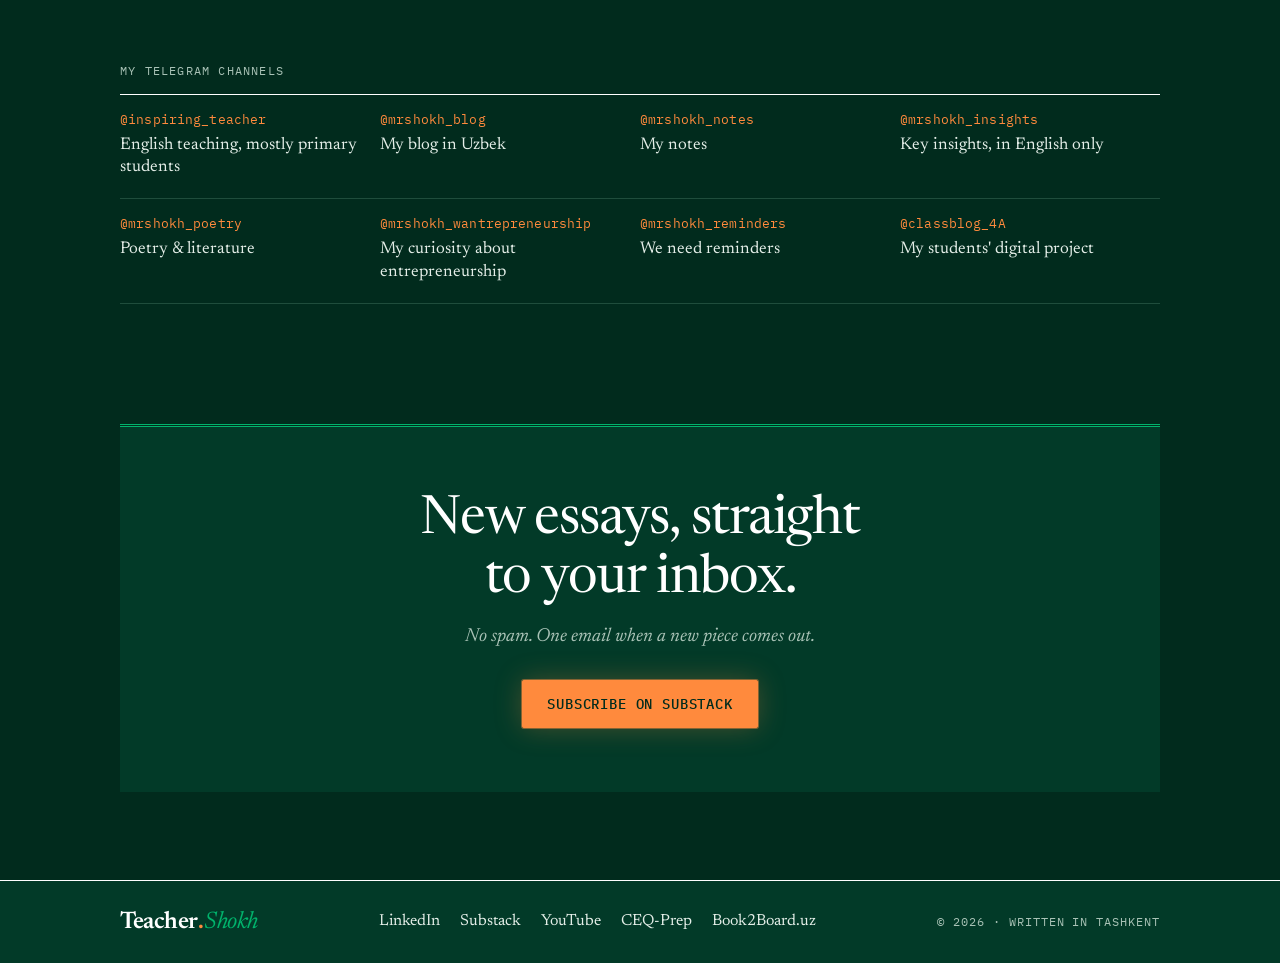
==== commit 04fc7429: "About: dated timeline from LinkedIn, new LinkedIn URL Co-Authored-By: Claude Opus 5.5 <noreply@anthr" ====
--- a/index.html
+++ b/index.html
@@ -9,7 +9,7 @@
   <meta property="og:description" content="Teacher Shokh: an English teacher in Tashkent writing about methodology, young learners, Cambridge exams and IELTS. Essays, videos and projects.">
   <meta property="og:type" content="website">
   <meta property="og:site_name" content="Teacher Shokh">
-  <script type="application/ld+json">{"@context":"https://schema.org","@graph":[{"@type":"WebSite","@id":"https://teachershokh.blog/#website","name":"Teacher Shokh","alternateName":["Teacher.Shokh","teachershokh.blog"],"url":"https://teachershokh.blog/","publisher":{"@id":"https://teachershokh.blog/#person"}},{"@type":"Person","@id":"https://teachershokh.blog/#person","name":"Shokhrukh Rejavaliev","alternateName":["Teacher Shokh","TeacherShokh","Shohruh Rejavaliyev","Shokhrukh Rejavaliyev","Shohruh Rejavaliev","MrShokh"],"url":"https://teachershokh.blog/about/","description":"English teacher in Tashkent, Uzbekistan, working with young learners, teenagers and IELTS candidates at Rahimov School; writes about language teaching methodology as Teacher Shokh.","jobTitle":"English teacher","worksFor":{"@type":"EducationalOrganization","name":"Rahimov School"},"address":{"@type":"PostalAddress","addressLocality":"Tashkent","addressCountry":"UZ"},"homeLocation":{"@type":"Place","name":"Tashkent, Uzbekistan"},"knowsAbout":["Teaching English to young learners","Second language acquisition","English language teaching methodology","Cambridge English Qualifications","IELTS preparation","Classroom management","Gamification in education","Teacher development","Educational technology"],"hasCredential":[{"@type":"EducationalOccupationalCredential","name":"CELTA","credentialCategory":"certificate","recognizedBy":{"@type":"Organization","name":"Cambridge English"}},{"@type":"EducationalOccupationalCredential","name":"IH Certificate in Teaching Young Learners and Teenagers (IH CTYL)","credentialCategory":"certificate","recognizedBy":{"@type":"Organization","name":"International House World Organisation"}}],"sameAs":["https://www.linkedin.com/in/shokhrukh-rejavaliev-95a687224/","https://www.youtube.com/@InspiringTeacherShokh","https://www.youtube.com/@mrshokh","https://www.instagram.com/teachershokh/","https://t.me/inspiring_teacher","https://teachershokh.substack.com/","https://notes.teachershokh.blog/"]}]}</script>
+  <script type="application/ld+json">{"@context":"https://schema.org","@graph":[{"@type":"WebSite","@id":"https://teachershokh.blog/#website","name":"Teacher Shokh","alternateName":["Teacher.Shokh","teachershokh.blog"],"url":"https://teachershokh.blog/","publisher":{"@id":"https://teachershokh.blog/#person"}},{"@type":"Person","@id":"https://teachershokh.blog/#person","name":"Shokhrukh Rejavaliev","alternateName":["Teacher Shokh","TeacherShokh","Shohruh Rejavaliyev","Shokhrukh Rejavaliyev","Shohruh Rejavaliev","MrShokh"],"url":"https://teachershokh.blog/about/","description":"English teacher in Tashkent, Uzbekistan, working with young learners, teenagers and IELTS candidates at Rahimov School; writes about language teaching methodology as Teacher Shokh.","jobTitle":"English teacher","worksFor":{"@type":"EducationalOrganization","name":"Rahimov School"},"address":{"@type":"PostalAddress","addressLocality":"Tashkent","addressCountry":"UZ"},"homeLocation":{"@type":"Place","name":"Tashkent, Uzbekistan"},"knowsAbout":["Teaching English to young learners","Second language acquisition","English language teaching methodology","Cambridge English Qualifications","IELTS preparation","Classroom management","Gamification in education","Teacher development","Educational technology"],"hasCredential":[{"@type":"EducationalOccupationalCredential","name":"CELTA","credentialCategory":"certificate","recognizedBy":{"@type":"Organization","name":"Cambridge English"}},{"@type":"EducationalOccupationalCredential","name":"IH Certificate in Teaching Young Learners and Teenagers (IH CTYL)","credentialCategory":"certificate","recognizedBy":{"@type":"Organization","name":"International House London"}}],"sameAs":["https://www.linkedin.com/in/shokhrukh-rejavaliev-teachershokh/","https://www.youtube.com/@InspiringTeacherShokh","https://www.youtube.com/@mrshokh","https://www.instagram.com/teachershokh/","https://t.me/inspiring_teacher","https://teachershokh.substack.com/","https://notes.teachershokh.blog/"],"alumniOf":{"@type":"EducationalOrganization","name":"Specialized Boarding School No. 63","address":{"@type":"PostalAddress","addressLocality":"Quva","addressRegion":"Fergana","addressCountry":"UZ"}}}]}</script>
   <meta property="og:url" content="https://teachershokh.blog/">
   <meta name="theme-color" content="#012b1d" media="(prefers-color-scheme: light)">
   <meta name="theme-color" content="#0f1512" media="(prefers-color-scheme: dark)">
@@ -26,7 +26,7 @@
   <link rel="preconnect" href="https://fonts.googleapis.com">
   <link rel="preconnect" href="https://fonts.gstatic.com" crossorigin>
   <link href="https://fonts.googleapis.com/css2?family=Newsreader:ital,opsz,wght@0,6..72,300..700;1,6..72,300..700&family=IBM+Plex+Mono:wght@400;500&display=swap" rel="stylesheet">
-  <link rel="stylesheet" href="styles.css?v=20261106g">
+  <link rel="stylesheet" href="styles.css?v=20261106h">
   <script>
     // Set the theme before paint to avoid a flash.
     (function () {
@@ -218,7 +218,7 @@
     <div class="wrap footer__inner">
       <span class="wordmark wordmark--sm" aria-label="Teacher Shokh">Teacher<span class="wordmark__dot" aria-hidden="true">.</span><em>Shokh</em></span>
       <nav class="footer__links" aria-label="Elsewhere">
-        <a href="https://www.linkedin.com/in/shokhrukh-rejavaliev-95a687224/" target="_blank" rel="me noopener">LinkedIn</a>
+        <a href="https://www.linkedin.com/in/shokhrukh-rejavaliev-teachershokh/" target="_blank" rel="me noopener">LinkedIn</a>
         <a href="https://teachershokh.substack.com/" target="_blank" rel="me noopener">Substack</a>
         <a href="https://www.youtube.com/@InspiringTeacherShokh" target="_blank" rel="me noopener">YouTube</a>
         <a href="https://ceq-prep-tracker.vercel.app/login" target="_blank" rel="noopener">CEQ-Prep</a>
@@ -228,8 +228,8 @@
     </div>
   </footer>
 
-  <script src="youtube.js?v=20261106g" defer></script>
-  <script src="articles.js?v=20261106g" defer></script>
-  <script src="app.js?v=20261106g" defer></script>
+  <script src="youtube.js?v=20261106h" defer></script>
+  <script src="articles.js?v=20261106h" defer></script>
+  <script src="app.js?v=20261106h" defer></script>
 </body>
 </html>
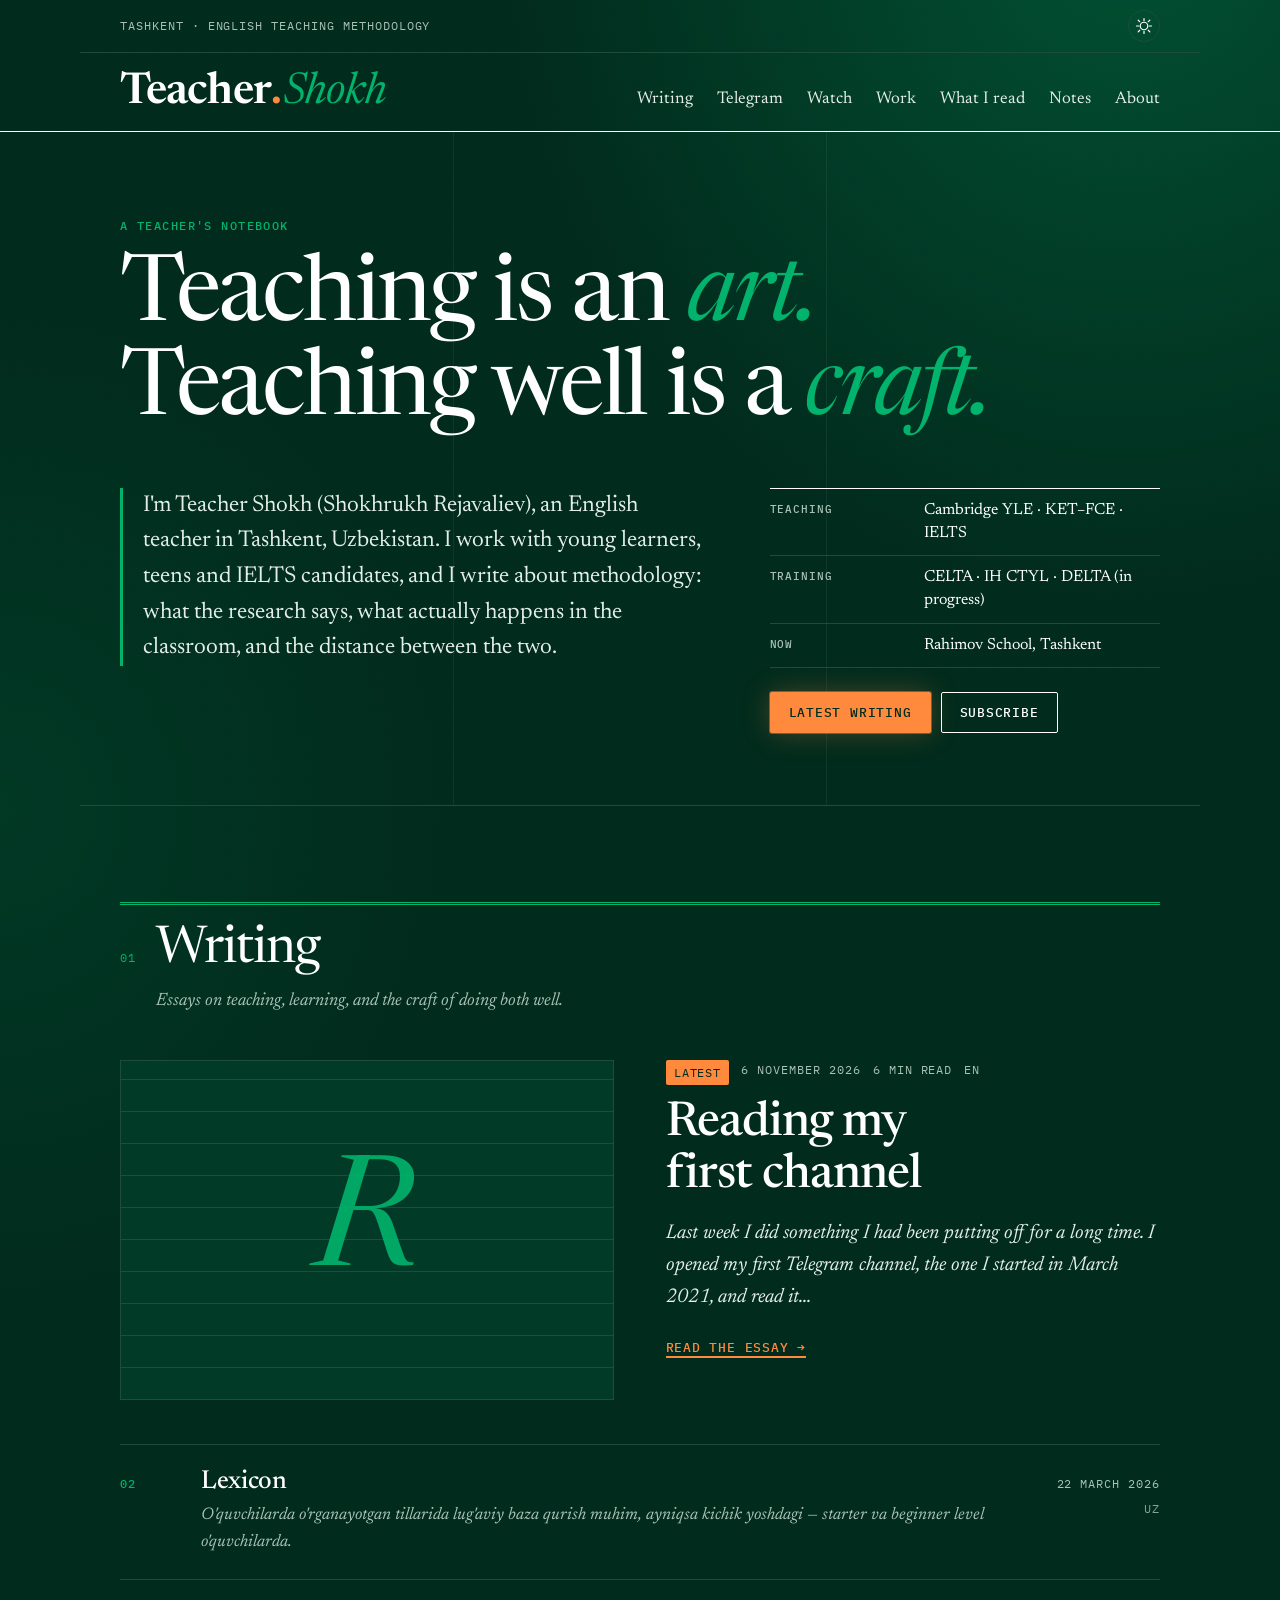
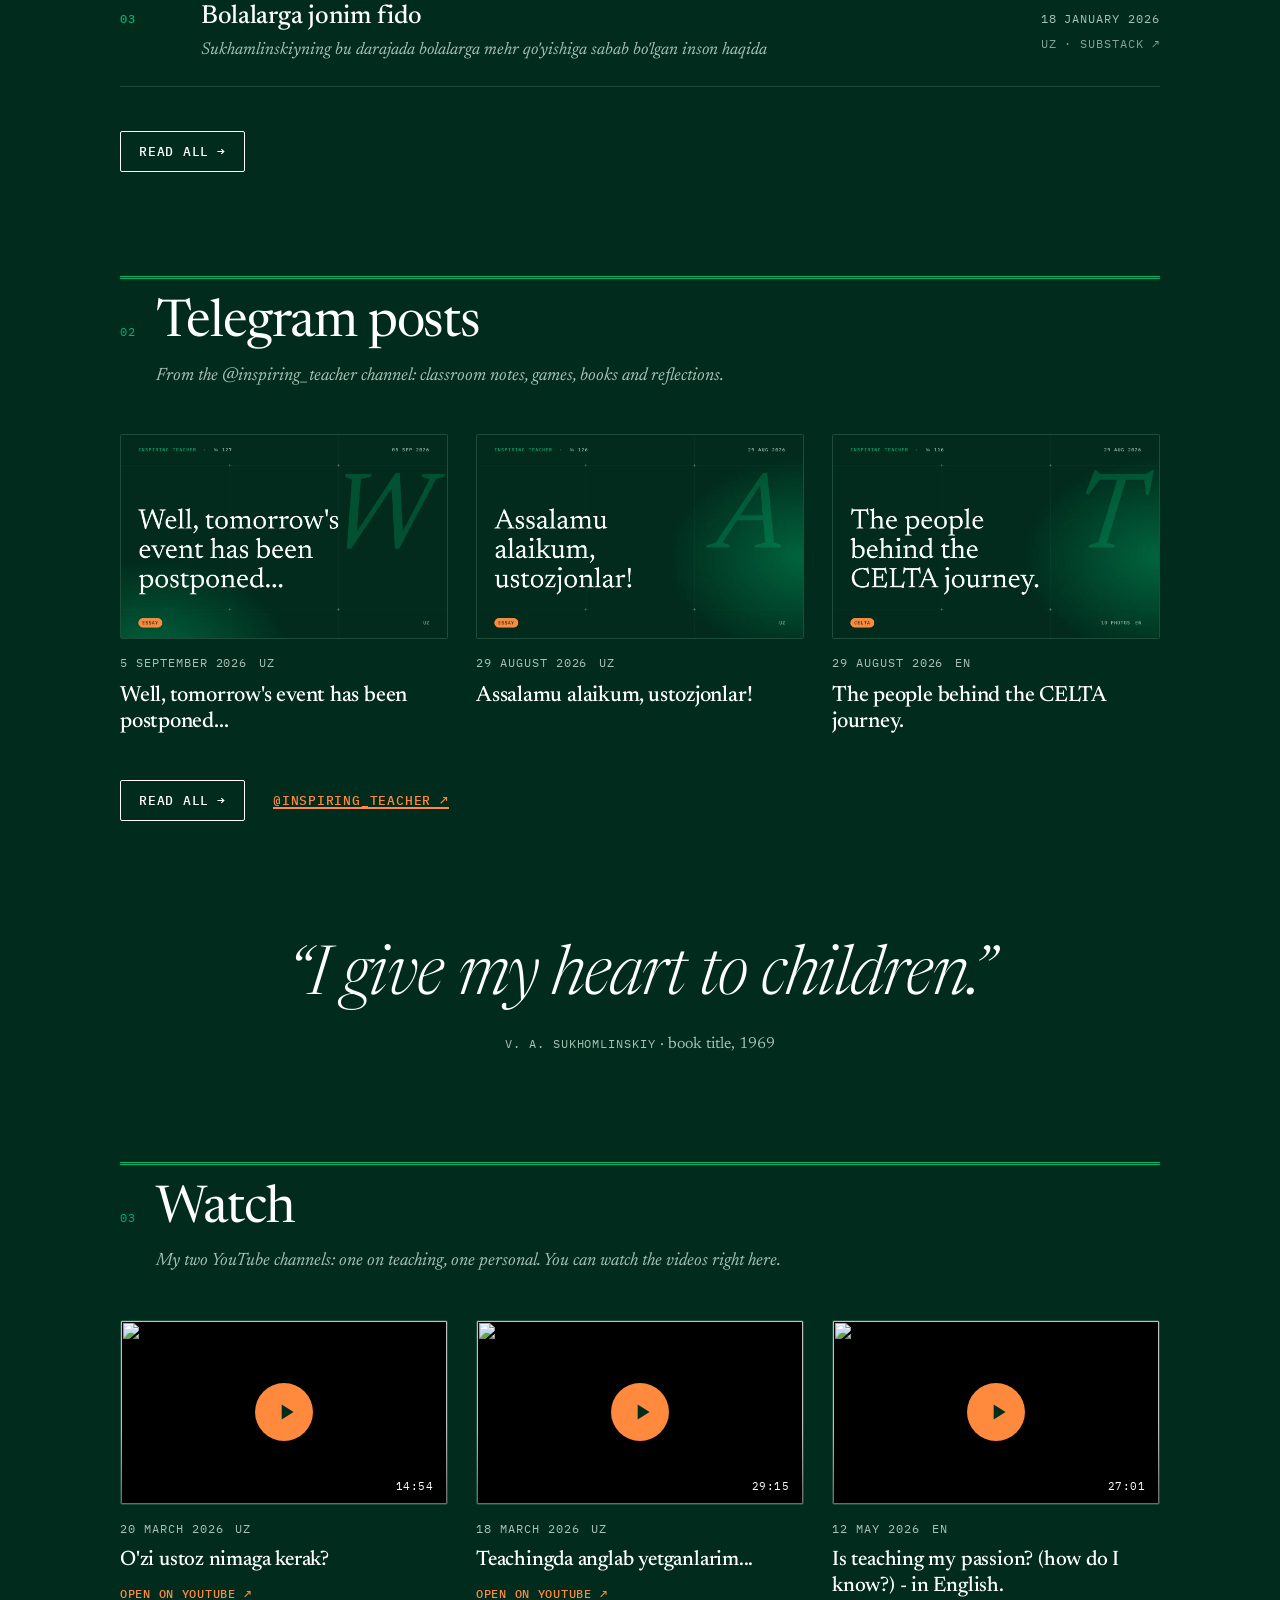
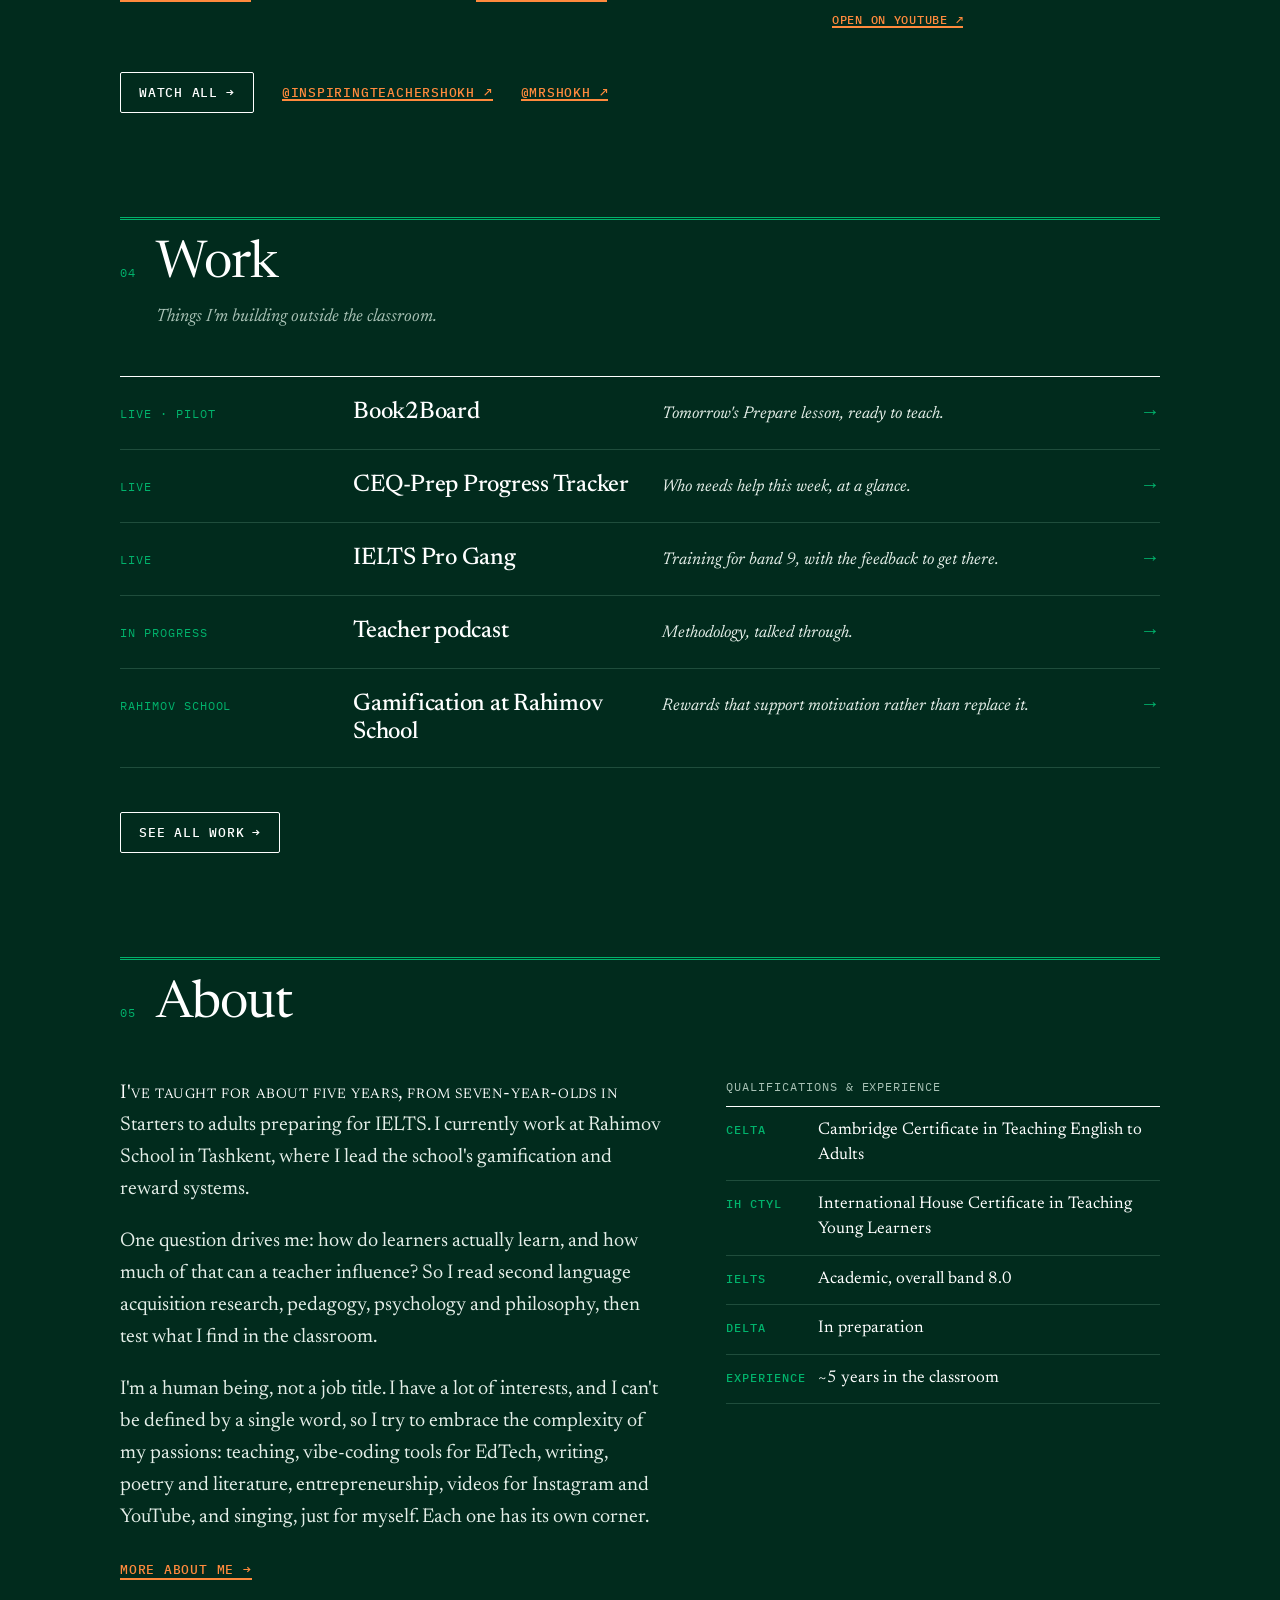
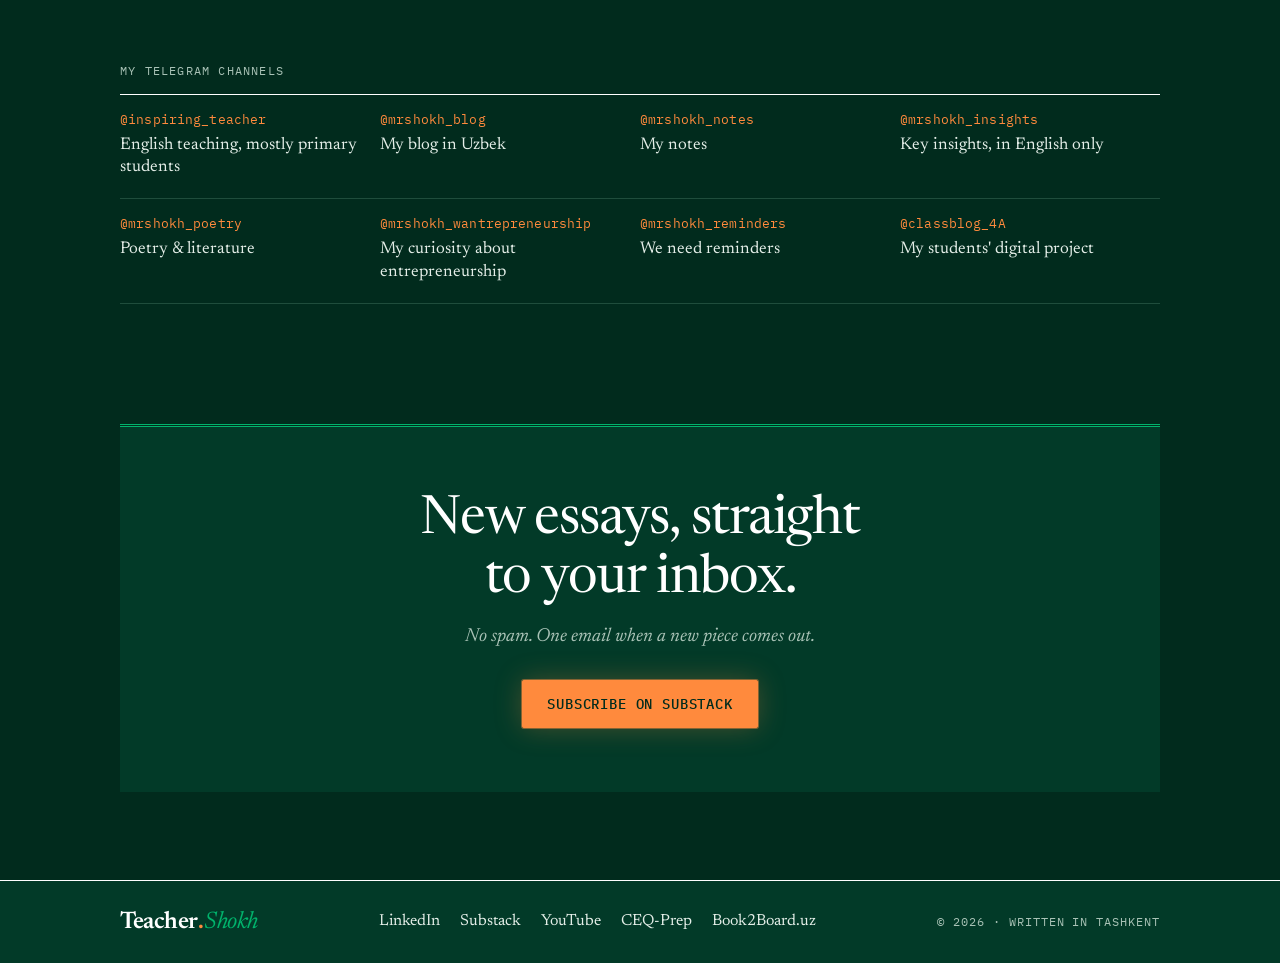
==== commit 4890cf83: "About: add photos (portrait, Rahimov School, with Aziz Rakhimov, reading) The portrait is also the P" ====
--- a/index.html
+++ b/index.html
@@ -9,7 +9,7 @@
   <meta property="og:description" content="Teacher Shokh: an English teacher in Tashkent writing about methodology, young learners, Cambridge exams and IELTS. Essays, videos and projects.">
   <meta property="og:type" content="website">
   <meta property="og:site_name" content="Teacher Shokh">
-  <script type="application/ld+json">{"@context":"https://schema.org","@graph":[{"@type":"WebSite","@id":"https://teachershokh.blog/#website","name":"Teacher Shokh","alternateName":["Teacher.Shokh","teachershokh.blog"],"url":"https://teachershokh.blog/","publisher":{"@id":"https://teachershokh.blog/#person"}},{"@type":"Person","@id":"https://teachershokh.blog/#person","name":"Shokhrukh Rejavaliev","alternateName":["Teacher Shokh","TeacherShokh","Shohruh Rejavaliyev","Shokhrukh Rejavaliyev","Shohruh Rejavaliev","MrShokh"],"url":"https://teachershokh.blog/about/","description":"English teacher in Tashkent, Uzbekistan, working with young learners, teenagers and IELTS candidates at Rahimov School; writes about language teaching methodology as Teacher Shokh.","jobTitle":"English teacher","worksFor":{"@type":"EducationalOrganization","name":"Rahimov School"},"address":{"@type":"PostalAddress","addressLocality":"Tashkent","addressCountry":"UZ"},"homeLocation":{"@type":"Place","name":"Tashkent, Uzbekistan"},"knowsAbout":["Teaching English to young learners","Second language acquisition","English language teaching methodology","Cambridge English Qualifications","IELTS preparation","Classroom management","Gamification in education","Teacher development","Educational technology"],"hasCredential":[{"@type":"EducationalOccupationalCredential","name":"CELTA","credentialCategory":"certificate","recognizedBy":{"@type":"Organization","name":"Cambridge English"}},{"@type":"EducationalOccupationalCredential","name":"IH Certificate in Teaching Young Learners and Teenagers (IH CTYL)","credentialCategory":"certificate","recognizedBy":{"@type":"Organization","name":"International House London"}}],"sameAs":["https://www.linkedin.com/in/shokhrukh-rejavaliev-teachershokh/","https://www.youtube.com/@InspiringTeacherShokh","https://www.youtube.com/@mrshokh","https://www.instagram.com/teachershokh/","https://t.me/inspiring_teacher","https://teachershokh.substack.com/","https://notes.teachershokh.blog/"],"alumniOf":{"@type":"EducationalOrganization","name":"Specialized Boarding School No. 63","address":{"@type":"PostalAddress","addressLocality":"Quva","addressRegion":"Fergana","addressCountry":"UZ"}}}]}</script>
+  <script type="application/ld+json">{"@context":"https://schema.org","@graph":[{"@type":"WebSite","@id":"https://teachershokh.blog/#website","name":"Teacher Shokh","alternateName":["Teacher.Shokh","teachershokh.blog"],"url":"https://teachershokh.blog/","publisher":{"@id":"https://teachershokh.blog/#person"}},{"@type":"Person","@id":"https://teachershokh.blog/#person","name":"Shokhrukh Rejavaliev","alternateName":["Teacher Shokh","TeacherShokh","Shohruh Rejavaliyev","Shokhrukh Rejavaliyev","Shohruh Rejavaliev","MrShokh"],"url":"https://teachershokh.blog/about/","image":"https://teachershokh.blog/img/about/portrait.webp","description":"English teacher in Tashkent, Uzbekistan, working with young learners, teenagers and IELTS candidates at Rahimov School; writes about language teaching methodology as Teacher Shokh.","jobTitle":"English teacher","worksFor":{"@type":"EducationalOrganization","name":"Rahimov School"},"address":{"@type":"PostalAddress","addressLocality":"Tashkent","addressCountry":"UZ"},"homeLocation":{"@type":"Place","name":"Tashkent, Uzbekistan"},"knowsAbout":["Teaching English to young learners","Second language acquisition","English language teaching methodology","Cambridge English Qualifications","IELTS preparation","Classroom management","Gamification in education","Teacher development","Educational technology"],"hasCredential":[{"@type":"EducationalOccupationalCredential","name":"CELTA","credentialCategory":"certificate","recognizedBy":{"@type":"Organization","name":"Cambridge English"}},{"@type":"EducationalOccupationalCredential","name":"IH Certificate in Teaching Young Learners and Teenagers (IH CTYL)","credentialCategory":"certificate","recognizedBy":{"@type":"Organization","name":"International House London"}}],"sameAs":["https://www.linkedin.com/in/shokhrukh-rejavaliev-teachershokh/","https://www.youtube.com/@InspiringTeacherShokh","https://www.youtube.com/@mrshokh","https://www.instagram.com/teachershokh/","https://t.me/inspiring_teacher","https://teachershokh.substack.com/","https://notes.teachershokh.blog/"],"alumniOf":{"@type":"EducationalOrganization","name":"Specialized Boarding School No. 63","address":{"@type":"PostalAddress","addressLocality":"Quva","addressRegion":"Fergana","addressCountry":"UZ"}}}]}</script>
   <meta property="og:url" content="https://teachershokh.blog/">
   <meta name="theme-color" content="#012b1d" media="(prefers-color-scheme: light)">
   <meta name="theme-color" content="#0f1512" media="(prefers-color-scheme: dark)">
@@ -26,7 +26,7 @@
   <link rel="preconnect" href="https://fonts.googleapis.com">
   <link rel="preconnect" href="https://fonts.gstatic.com" crossorigin>
   <link href="https://fonts.googleapis.com/css2?family=Newsreader:ital,opsz,wght@0,6..72,300..700;1,6..72,300..700&family=IBM+Plex+Mono:wght@400;500&display=swap" rel="stylesheet">
-  <link rel="stylesheet" href="styles.css?v=20261106h">
+  <link rel="stylesheet" href="styles.css?v=20261106i">
   <script>
     // Set the theme before paint to avoid a flash.
     (function () {
@@ -228,8 +228,8 @@
     </div>
   </footer>
 
-  <script src="youtube.js?v=20261106h" defer></script>
-  <script src="articles.js?v=20261106h" defer></script>
-  <script src="app.js?v=20261106h" defer></script>
+  <script src="youtube.js?v=20261106i" defer></script>
+  <script src="articles.js?v=20261106i" defer></script>
+  <script src="app.js?v=20261106i" defer></script>
 </body>
 </html>
--- a/styles.css
+++ b/styles.css
@@ -734,3 +734,20 @@
   .ab-why p { font-size: 18px; }
 }
 #find { padding-bottom: clamp(40px, 6vw, 72px); }
+/* About page photos */
+.ab-portrait { margin: 0 0 28px; border: 1px solid var(--rule); border-radius: 4px; overflow: hidden; background: var(--paper-2); }
+.ab-portrait img, .ab-fig img { display: block; width: 100%; height: auto; }
+.ab-fig { margin: 0; }
+.ab-fig img { border: 1px solid var(--rule); border-radius: 4px; background: var(--paper-2); }
+.ab-fig figcaption { margin-top: 8px; color: var(--muted); font-size: 15px; font-style: italic; line-height: 1.4; }
+.ab-path { display: grid; grid-template-columns: minmax(0, 1fr) minmax(0, 300px); gap: clamp(28px, 4vw, 56px); align-items: start; }
+.ab-path .ab-tl { max-width: none; }
+.ab-figs { display: grid; gap: 28px; position: sticky; top: 24px; }
+.ab-beyond { display: grid; grid-template-columns: minmax(0, 1fr) minmax(0, 260px); gap: clamp(28px, 4vw, 56px); align-items: start; }
+.ab-beyond .ab-why { margin-bottom: 0; }
+@media (max-width: 880px) {
+  .ab-path, .ab-beyond { grid-template-columns: 1fr; }
+  .ab-figs { position: static; grid-template-columns: repeat(2, minmax(0, 1fr)); gap: 14px; }
+  .ab-fig--book { max-width: 320px; }
+  .ab-portrait { max-width: 420px; }
+}
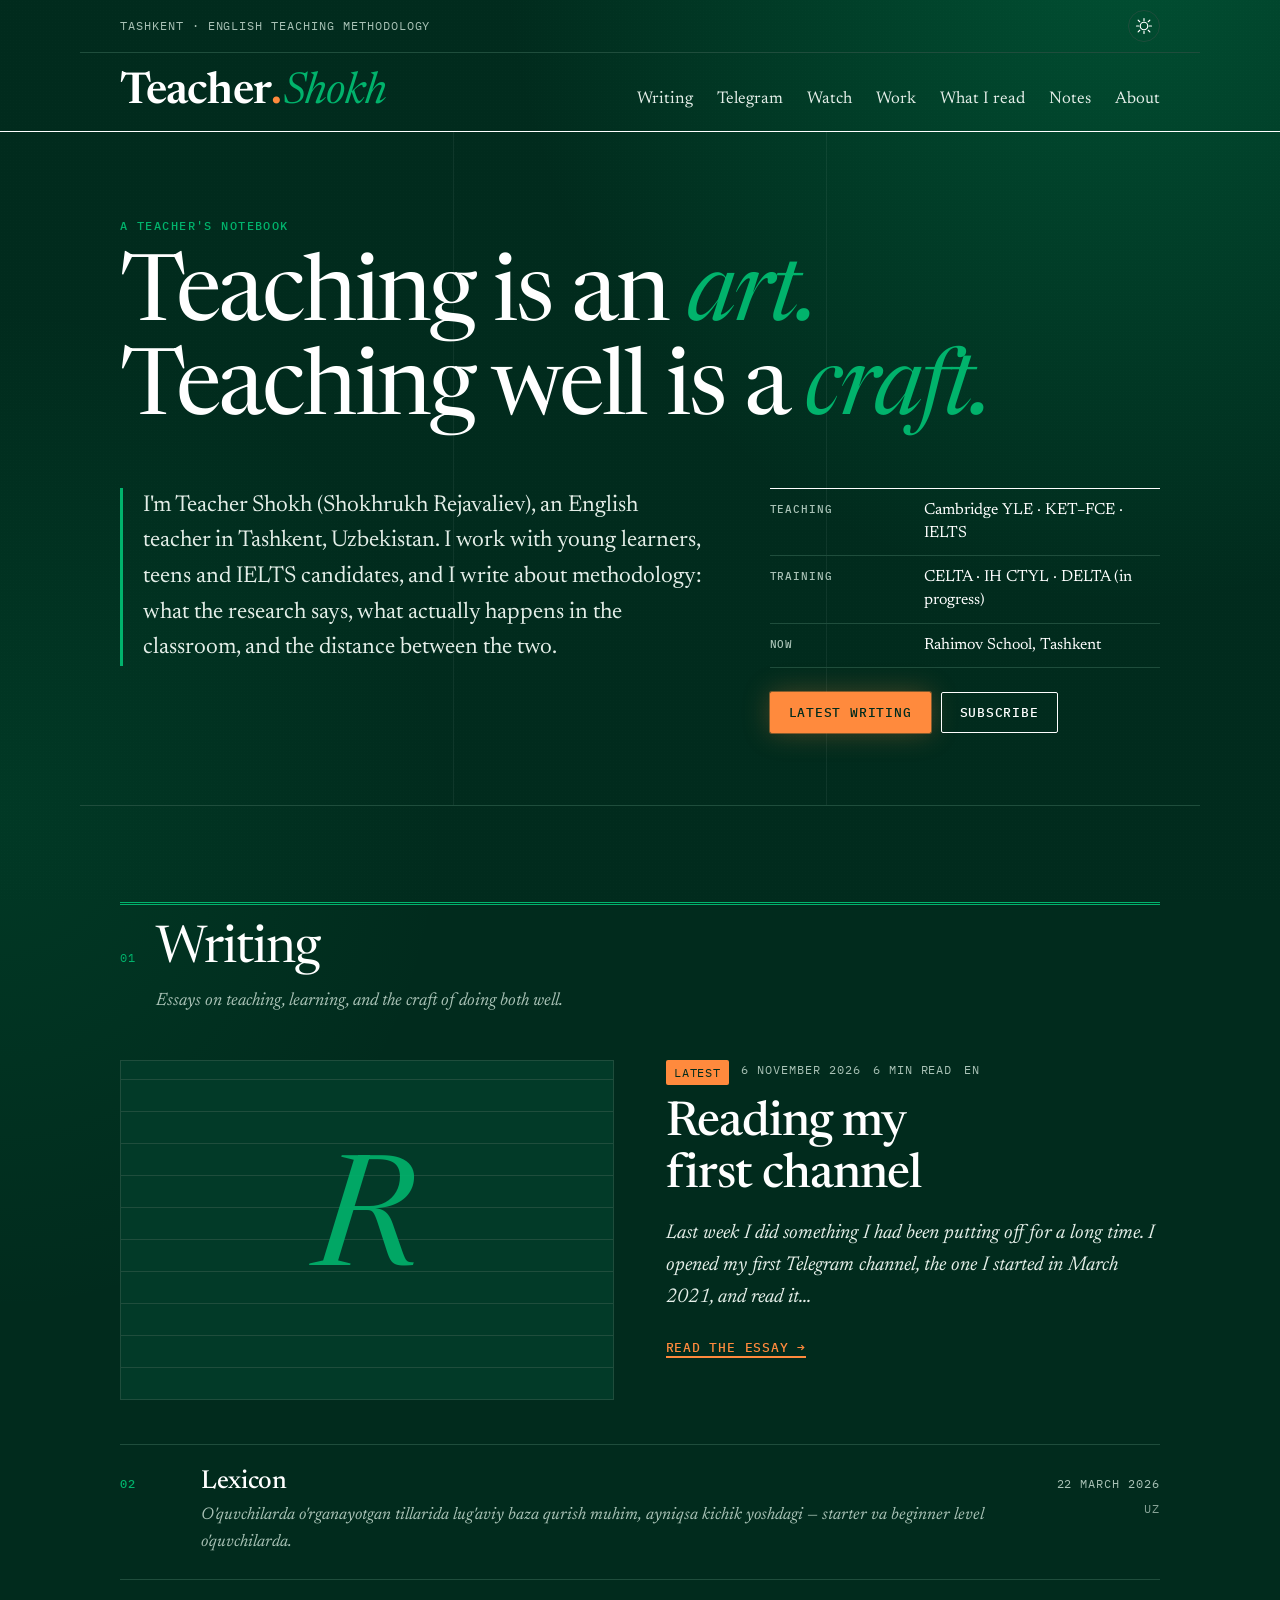
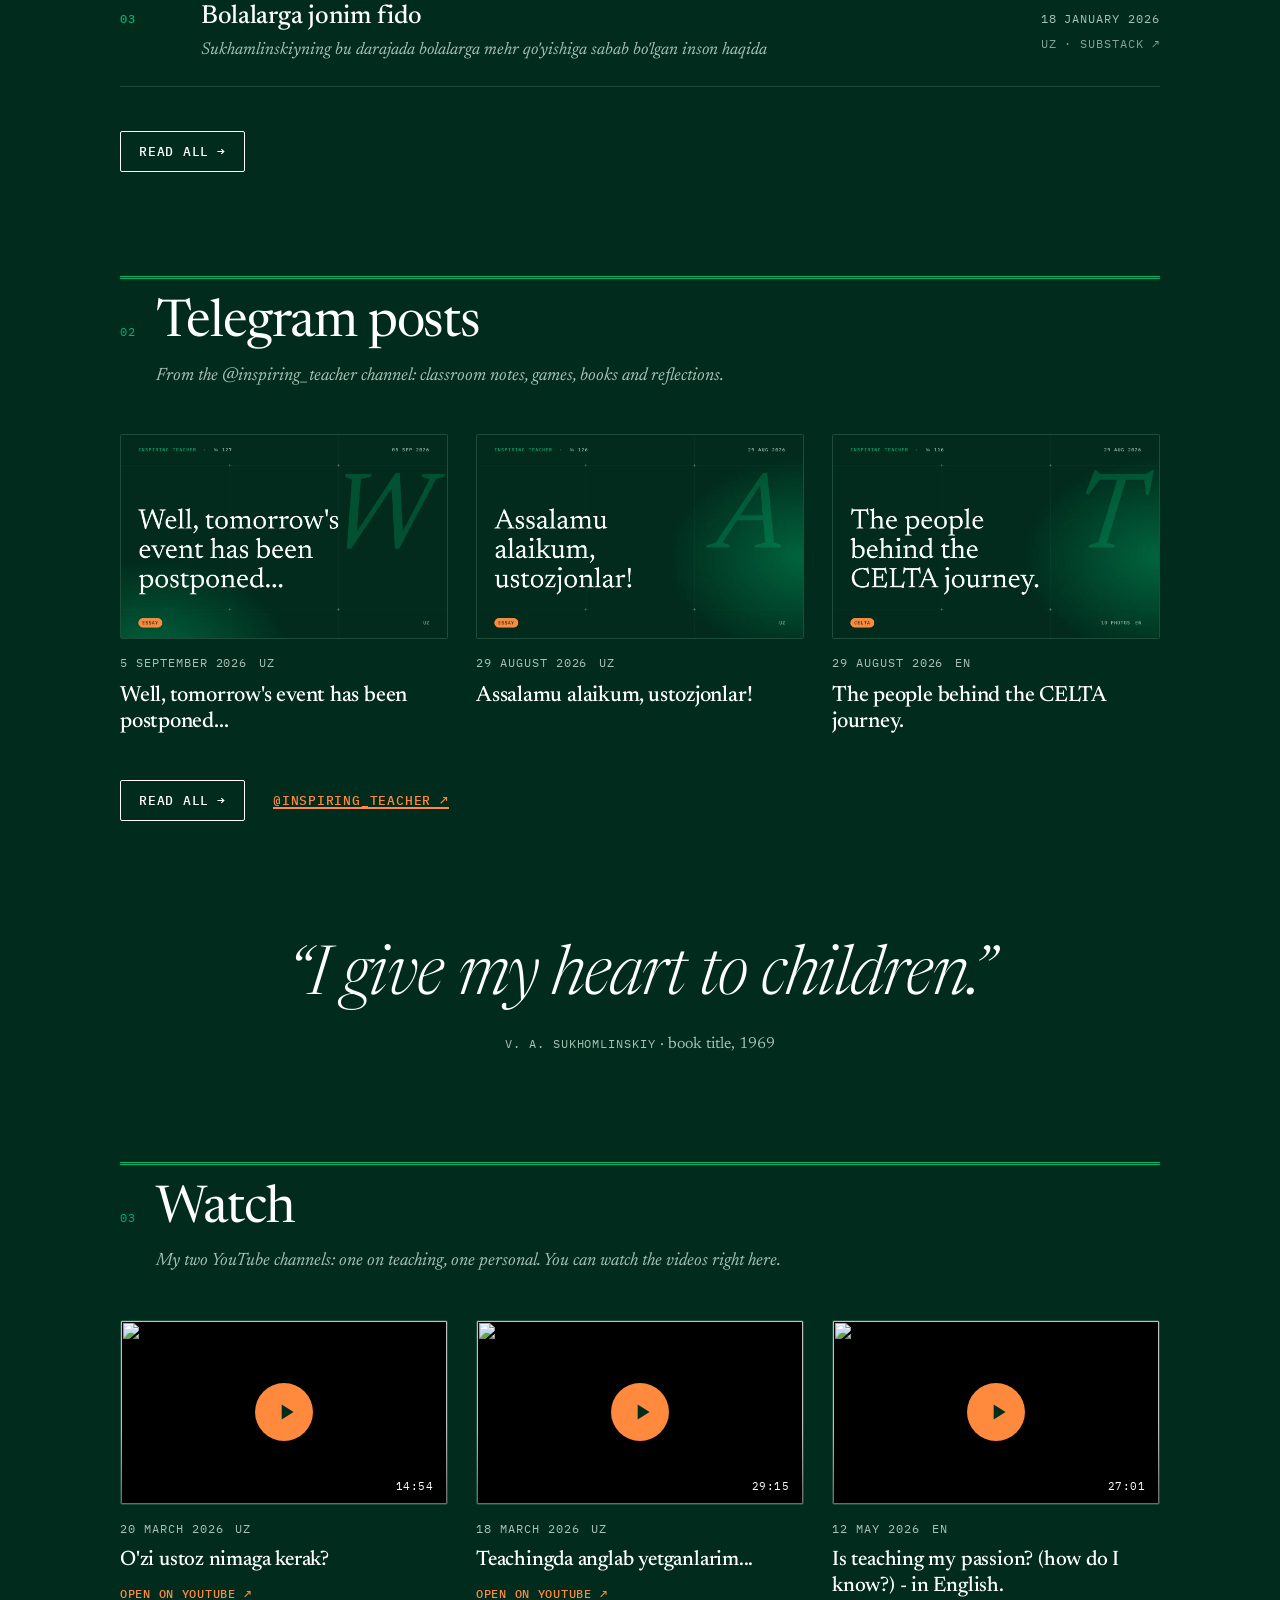
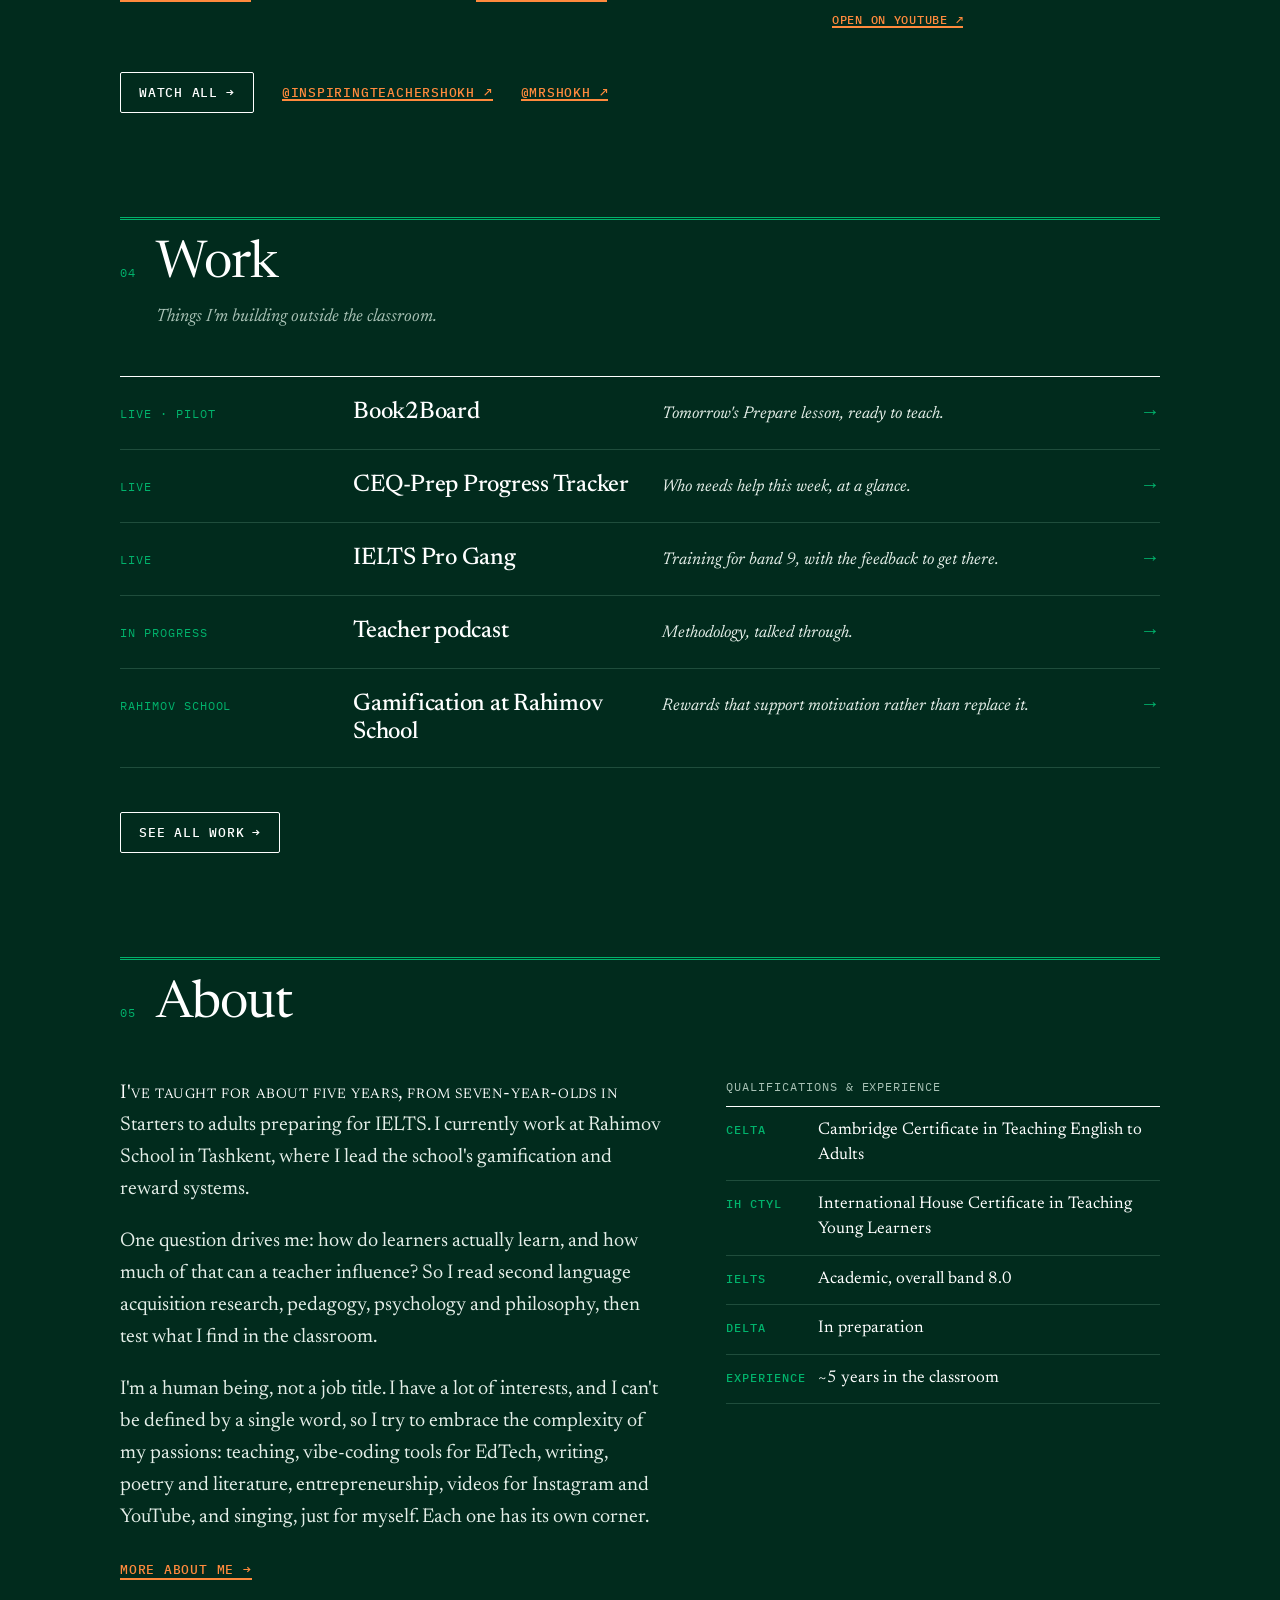
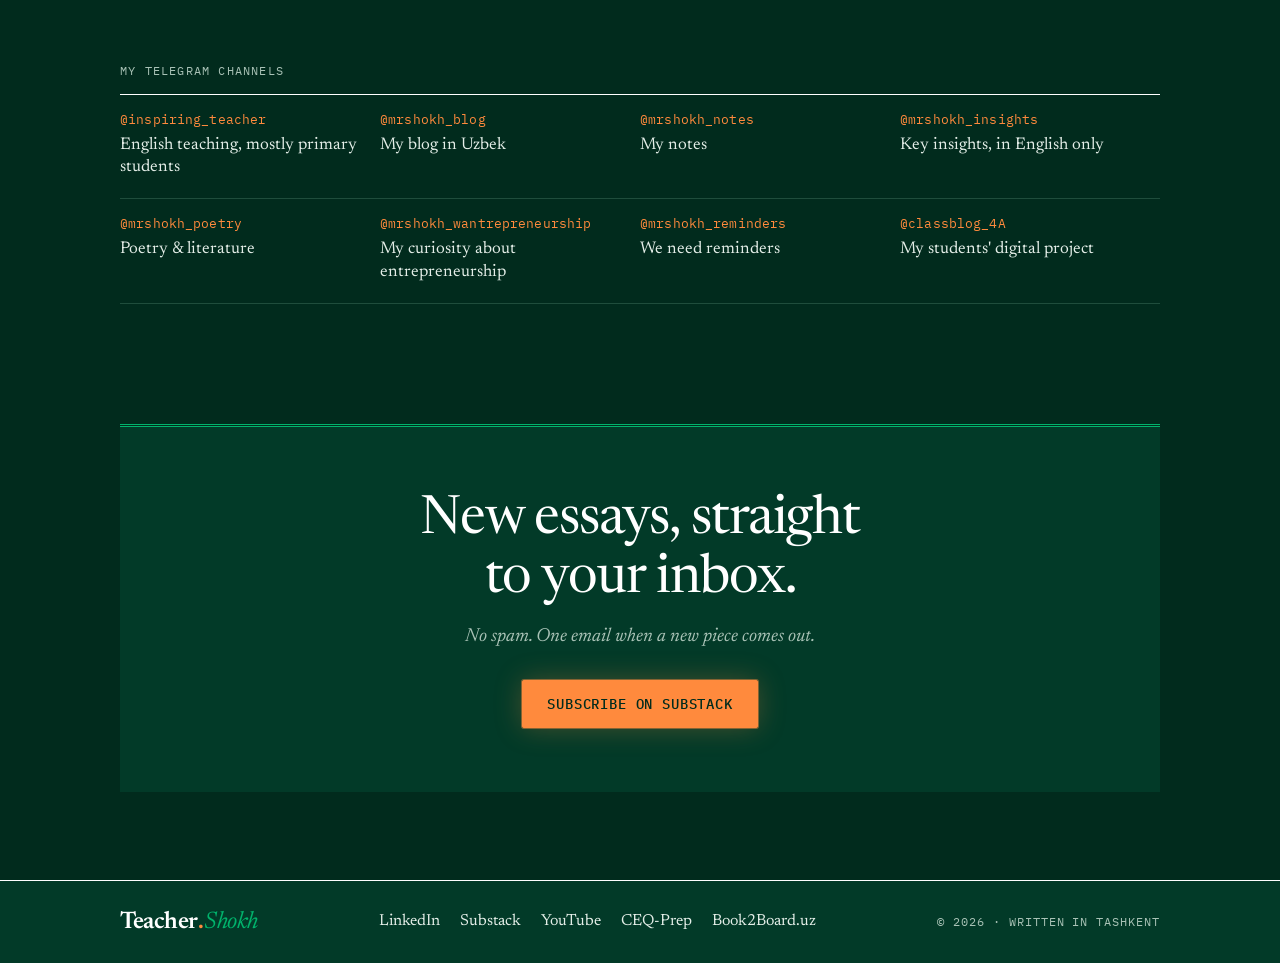
==== commit 17c53e5d: "Essay photos as a scrapbook; smaller About portrait beside the intro - Reading my first channel: fra" ====
--- a/index.html
+++ b/index.html
@@ -26,7 +26,7 @@
   <link rel="preconnect" href="https://fonts.googleapis.com">
   <link rel="preconnect" href="https://fonts.gstatic.com" crossorigin>
   <link href="https://fonts.googleapis.com/css2?family=Newsreader:ital,opsz,wght@0,6..72,300..700;1,6..72,300..700&family=IBM+Plex+Mono:wght@400;500&display=swap" rel="stylesheet">
-  <link rel="stylesheet" href="styles.css?v=20261106i">
+  <link rel="stylesheet" href="styles.css?v=20261106j">
   <script>
     // Set the theme before paint to avoid a flash.
     (function () {
@@ -228,8 +228,8 @@
     </div>
   </footer>
 
-  <script src="youtube.js?v=20261106i" defer></script>
-  <script src="articles.js?v=20261106i" defer></script>
-  <script src="app.js?v=20261106i" defer></script>
+  <script src="youtube.js?v=20261106j" defer></script>
+  <script src="articles.js?v=20261106j" defer></script>
+  <script src="app.js?v=20261106j" defer></script>
 </body>
 </html>
--- a/styles.css
+++ b/styles.css
@@ -751,3 +751,62 @@
   .ab-fig--book { max-width: 320px; }
   .ab-portrait { max-width: 420px; }
 }
+/* About hero: portrait beside the intro, as tall as the paragraph */
+.ab-lead { display: grid; grid-template-columns: clamp(150px, 15vw, 200px) minmax(0, 1fr); gap: clamp(20px, 2.4vw, 32px); align-items: start; }
+.ab-lead .ab-portrait { margin: 4px 0 0; max-width: none; box-shadow: 8px 8px 0 -1px var(--peach); }
+.ab-lead .hero__lede { margin: 0; }
+.ab-names { padding-left: calc(clamp(150px, 15vw, 200px) + clamp(20px, 2.4vw, 32px) + 23px); }
+@media (max-width: 600px) {
+  .ab-lead { grid-template-columns: 1fr; }
+  .ab-lead .ab-portrait { width: 150px; }
+  .ab-names { padding-left: 0; }
+}
+
+/* Essay scrapbook: photos in "Reading my first channel" */
+.prose h2 { clear: both; }
+.ess-snap, .ess-scrap, .ess-doc { --frame: var(--peach); --tape: rgba(255, 138, 61, .78); position: relative; }
+.ess-snap--green, .ess-scrap:nth-child(even), .ess-doc { --frame: #01b36c; --tape: rgba(1, 179, 108, .75); }
+.prose .ess-snap { width: 38%; margin: 8px 0 18px 30px; padding: 10px 10px 0; background: #fbf7ef; border-radius: 3px; box-shadow: 9px 9px 0 -1px var(--frame), 0 14px 30px rgba(0, 0, 0, .35); }
+.ess-snap--right { float: right; margin-right: -24px; }
+.ess-tilt-r { transform: rotate(2.2deg); }
+.ess-tilt-l { transform: rotate(-2deg); }
+.ess-snap::before, .ess-doc::before { content: ""; position: absolute; top: -13px; left: 50%; width: 92px; height: 26px; transform: translateX(-50%) rotate(-4deg); background: var(--tape); box-shadow: 0 1px 2px rgba(0, 0, 0, .25); }
+.prose .ess-snap img { display: block; width: 100%; border-radius: 1px; }
+.prose .ess-snap figcaption { color: #26332c; font-size: 15px; font-style: italic; line-height: 1.35; padding: 10px 2px 12px; }
+.ess-tag { display: inline-block; margin-right: 8px; padding: 3px 7px; border-radius: 2px; background: var(--frame); color: #0d1a14; font: 600 10.5px/1.2 var(--mono); letter-spacing: .08em; text-transform: uppercase; font-style: normal; vertical-align: 1px; }
+/* the board of beginnings */
+.ess-board { display: grid; grid-template-columns: repeat(3, minmax(0, 1fr)); grid-auto-flow: dense; gap: 22px 20px; margin: 34px 0 10px; padding: 26px 22px 30px; border: 1px dashed rgba(255, 255, 255, .22); border-radius: 6px; background: repeating-linear-gradient(45deg, rgba(255, 255, 255, .025) 0 12px, transparent 12px 24px); }
+.prose .ess-scrap { margin: 0; padding: 7px; background: #fbf7ef; border-radius: 3px; box-shadow: 6px 6px 0 -1px var(--frame), 0 10px 22px rgba(0, 0, 0, .35); transition: transform .25s ease; }
+.prose .ess-scrap img { display: block; width: 100%; height: 100%; object-fit: cover; border-radius: 1px; }
+.ess-scrap--antiqa { transform: rotate(-3deg); aspect-ratio: 1; }
+.ess-scrap--group { grid-column: span 2; transform: rotate(1.4deg); aspect-ratio: 1000 / 523; }
+.ess-scrap--poster { grid-row: span 2; transform: rotate(-1.6deg); }
+.ess-scrap--ibrat { grid-row: span 2; transform: rotate(2deg); }
+.ess-scrap--llc { transform: rotate(3deg); aspect-ratio: 1; }
+.ess-scrap--card { transform: rotate(-2.4deg); }
+.ess-scrap:hover { transform: rotate(0) scale(1.03); z-index: 2; }
+.ess-sticker { position: absolute; left: -10px; bottom: 12px; z-index: 1; padding: 5px 9px; border-radius: 3px; background: var(--peach); color: #1a0e05; font: 600 11px/1.2 var(--mono); letter-spacing: .07em; text-transform: uppercase; transform: rotate(-4deg); box-shadow: 2px 2px 0 rgba(0, 0, 0, .35); }
+.ess-sticker--green { background: #01b36c; color: #04170f; transform: rotate(3deg); }
+.prose .ess-board__cap { margin: 8px 0 1.6em; color: var(--muted); font-size: 15px; font-style: italic; text-align: center; }
+/* the IELTS report */
+.prose .ess-doc { margin: 30px 0 34px; padding: 12px 12px 0; background: #e9f4e5; border-radius: 3px; transform: rotate(-1.2deg); box-shadow: 9px 9px 0 -1px var(--frame), 0 14px 30px rgba(0, 0, 0, .35); }
+.prose .ess-doc img { display: block; width: 100%; border-radius: 0; }
+.prose .ess-doc figcaption { color: #26332c; font-size: 15px; font-style: italic; padding: 10px 2px 12px; }
+.ess-stamp { position: absolute; right: -16px; top: -22px; display: grid; place-items: center; width: 78px; height: 78px; border-radius: 50%; border: 3px solid var(--peach); color: var(--peach); background: rgba(1, 43, 29, .92); font: 700 26px/1 var(--mono); transform: rotate(12deg); box-shadow: 0 0 0 4px rgba(1, 43, 29, .92); }
+@media (max-width: 600px) {
+  .prose .ess-snap, .ess-snap--right { float: none; width: auto; max-width: 300px; margin: 26px auto 26px; }
+  .ess-board { grid-template-columns: repeat(2, minmax(0, 1fr)); gap: 16px 14px; padding: 18px 12px 22px; }
+  .ess-scrap--group { grid-column: span 2; }
+  .ess-scrap--poster, .ess-scrap--ibrat { grid-row: span 1; }
+  .ess-sticker { font-size: 9.5px; left: -6px; bottom: 8px; padding: 4px 7px; }
+  .ess-stamp { width: 58px; height: 58px; font-size: 19px; right: -6px; top: -20px; }
+}
+@media (prefers-reduced-motion: reduce) { .prose .ess-scrap { transition: none; } }
+.prose .ess-snap--green { width: 32%; }
+.ab-hero .hero__grid { grid-template-columns: minmax(0, 2fr) minmax(0, 1fr); }
+.ab-lead { grid-template-columns: clamp(150px, 16vw, 215px) minmax(0, 1fr); }
+.ab-names { padding-left: calc(clamp(150px, 16vw, 215px) + clamp(20px, 2.4vw, 32px) + 23px); }
+@media (max-width: 880px) { .ab-hero .hero__grid { grid-template-columns: 1fr; } }
+@media (max-width: 600px) { .ab-lead { grid-template-columns: 1fr; } .ab-names { padding-left: 0; } }
+.prose .ess-scrap--poster img { object-fit: contain; background: #fff; }
+@media (max-width: 600px) { .ess-scrap--card { grid-column: span 2; justify-self: center; width: 70%; } }
